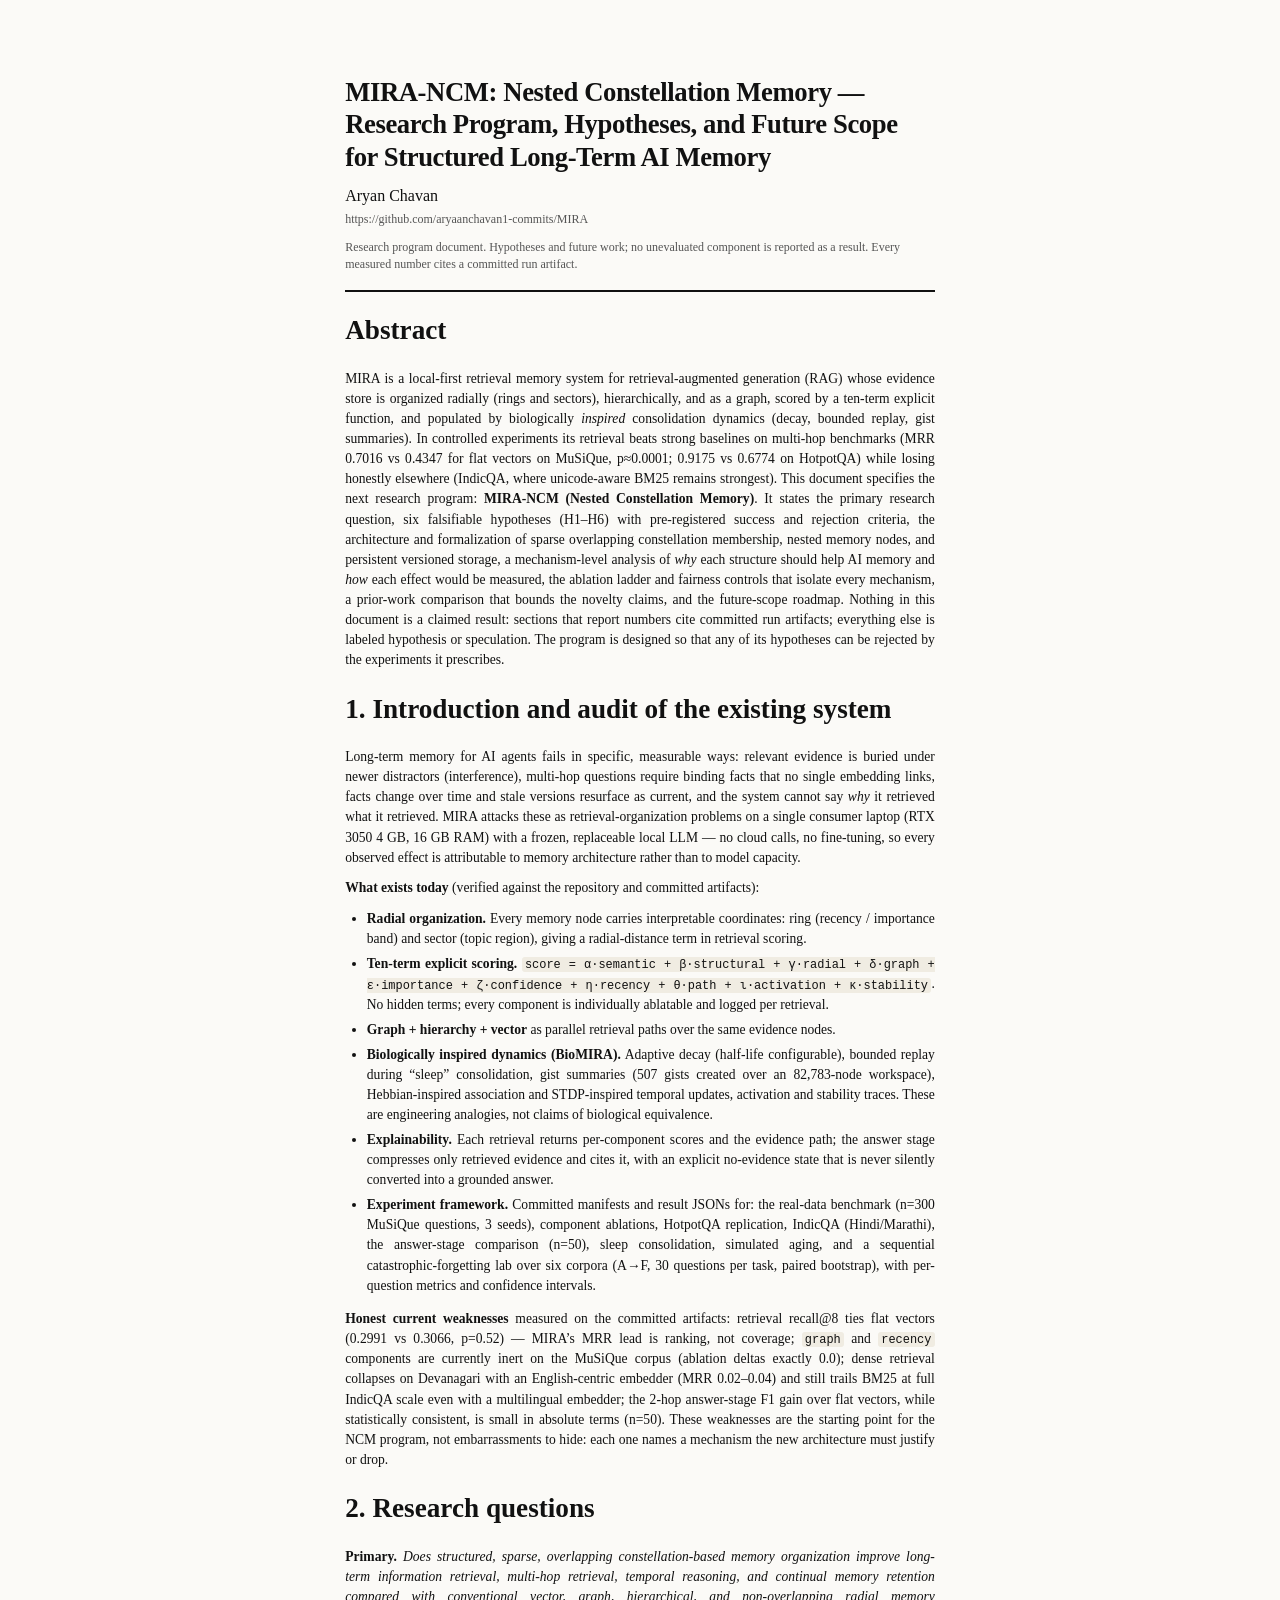
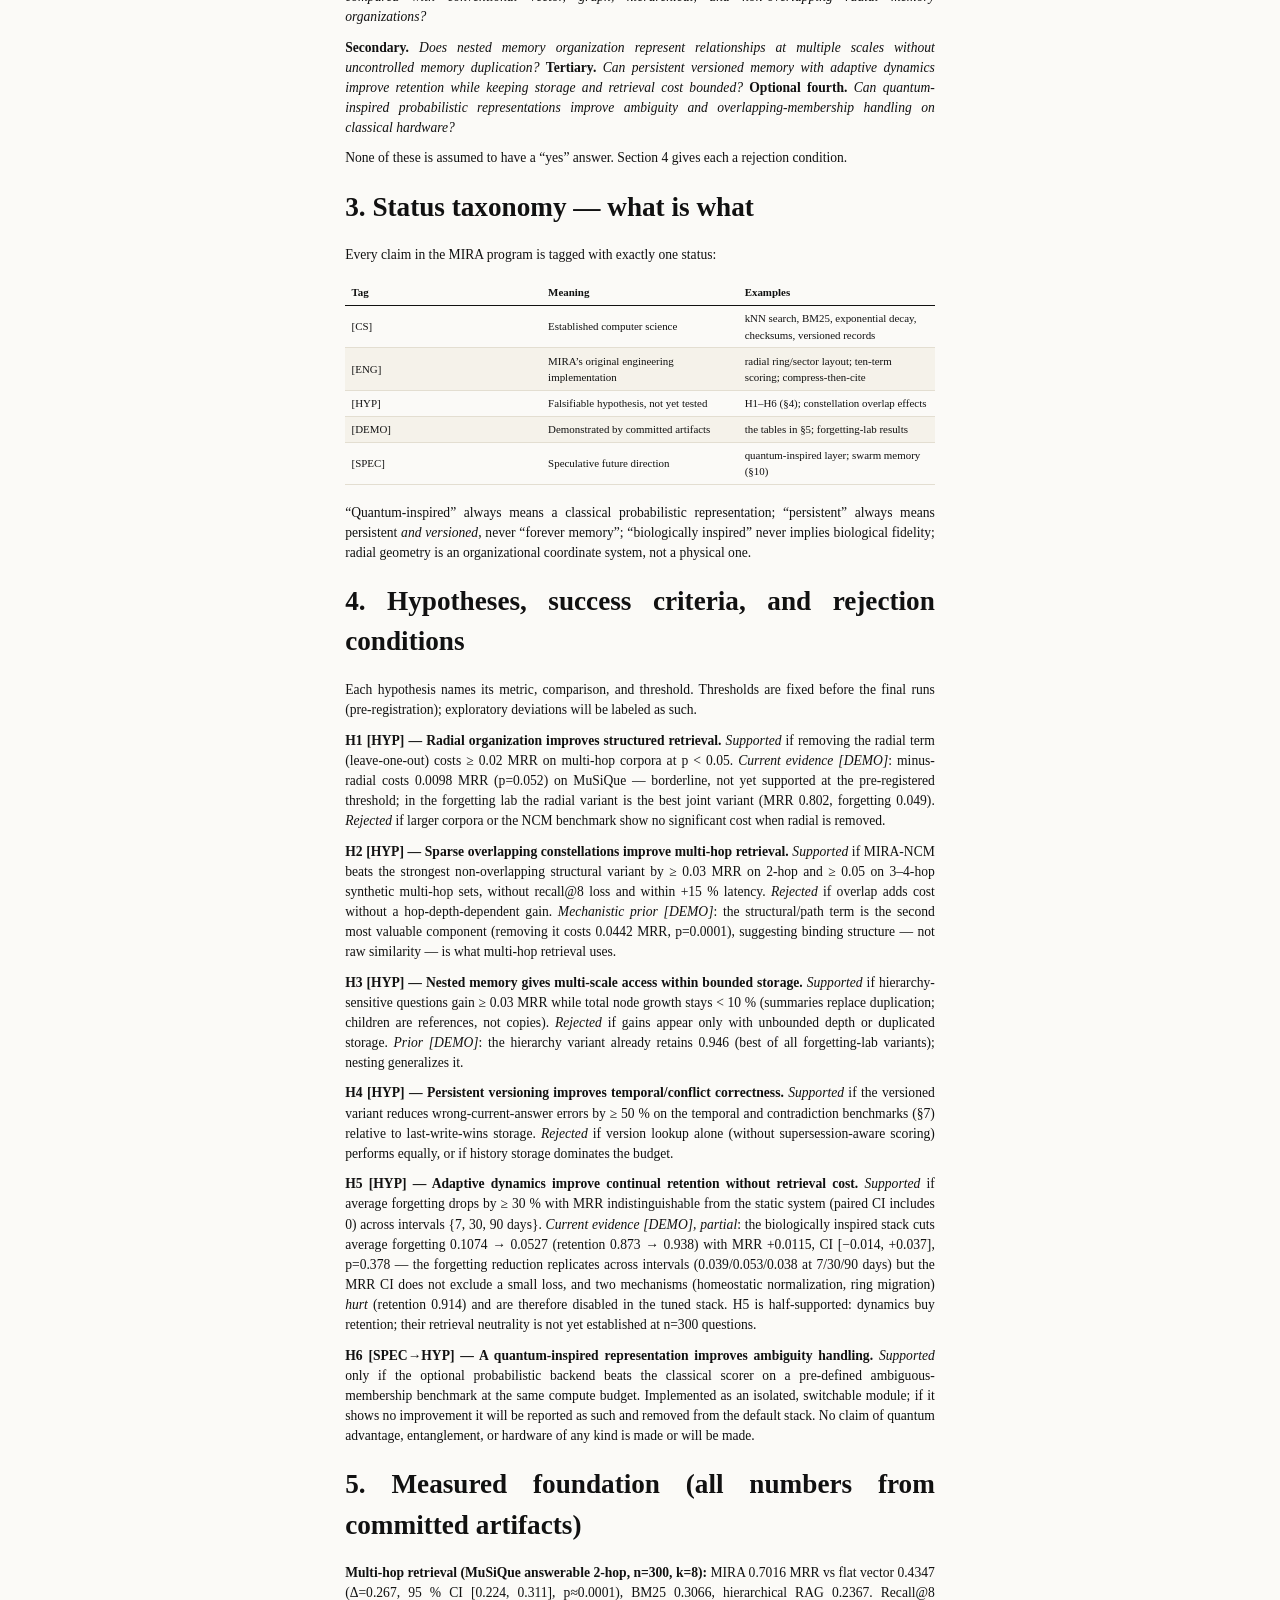
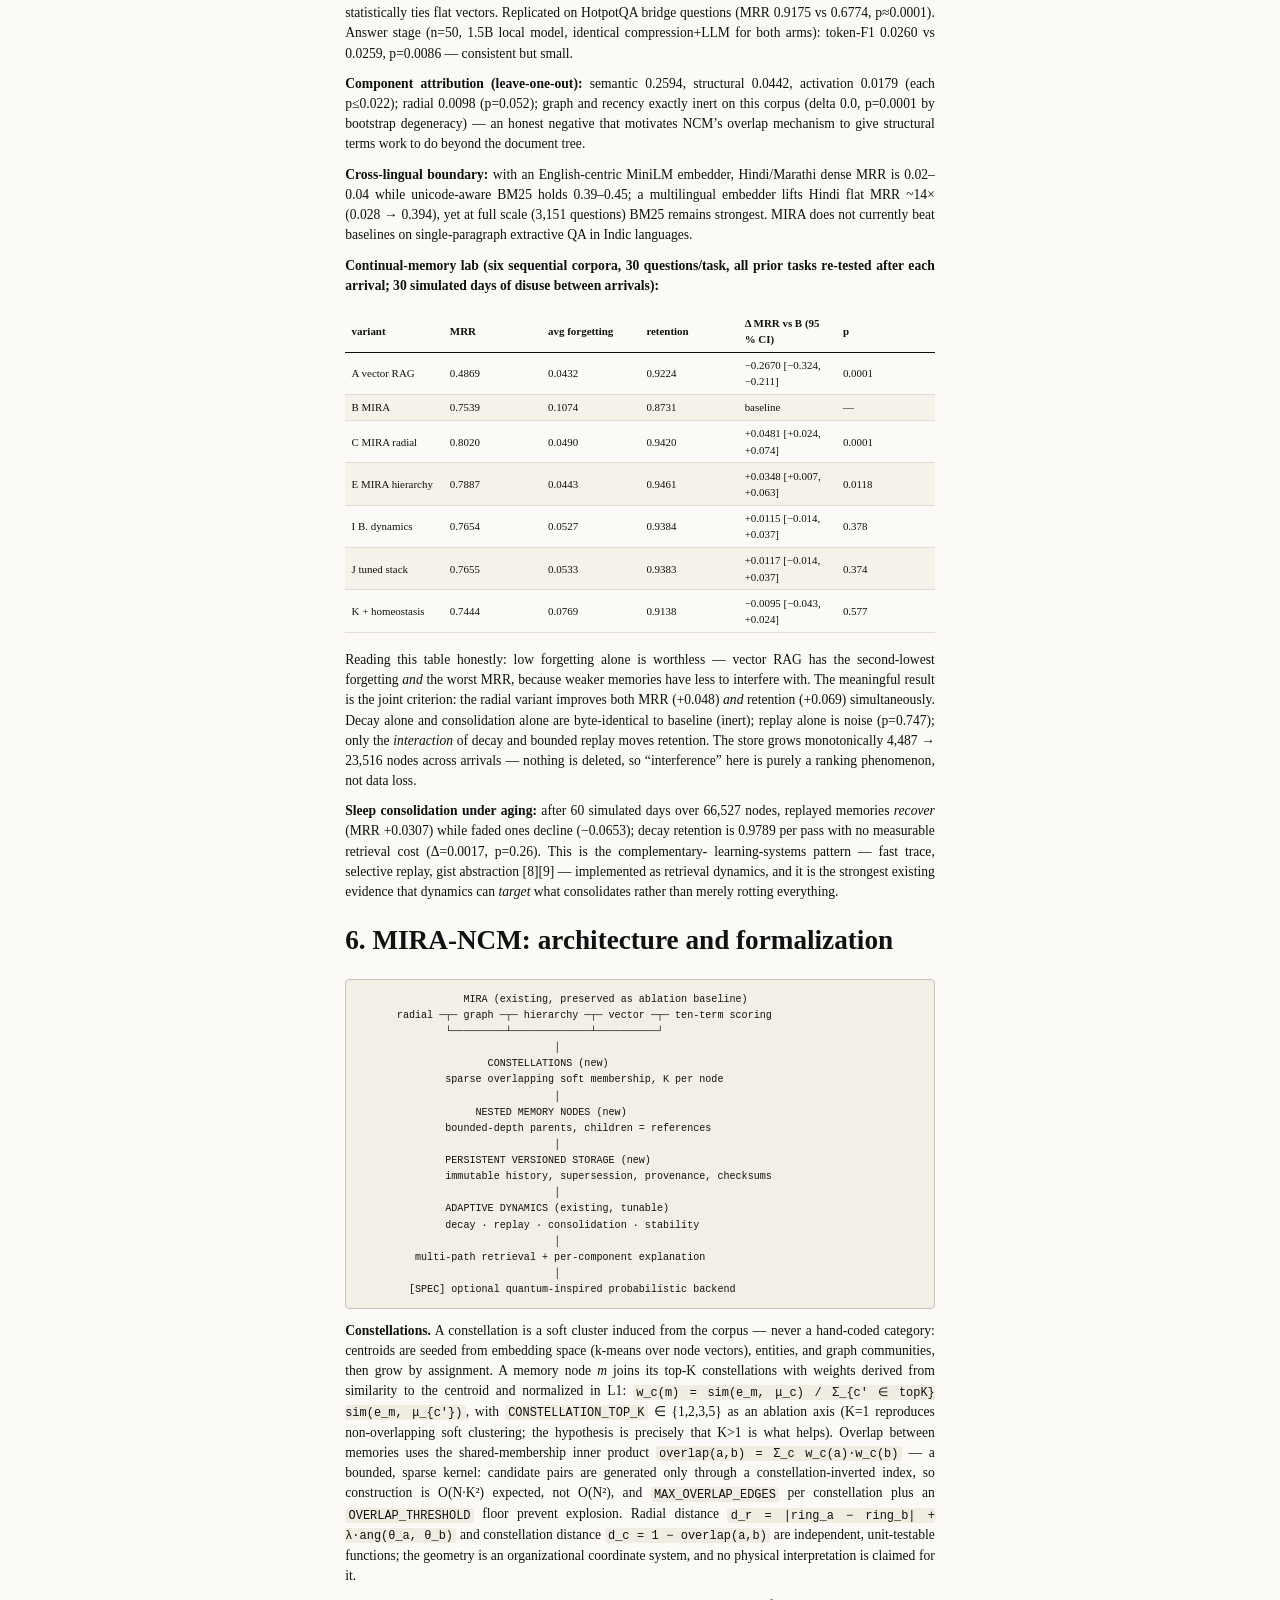
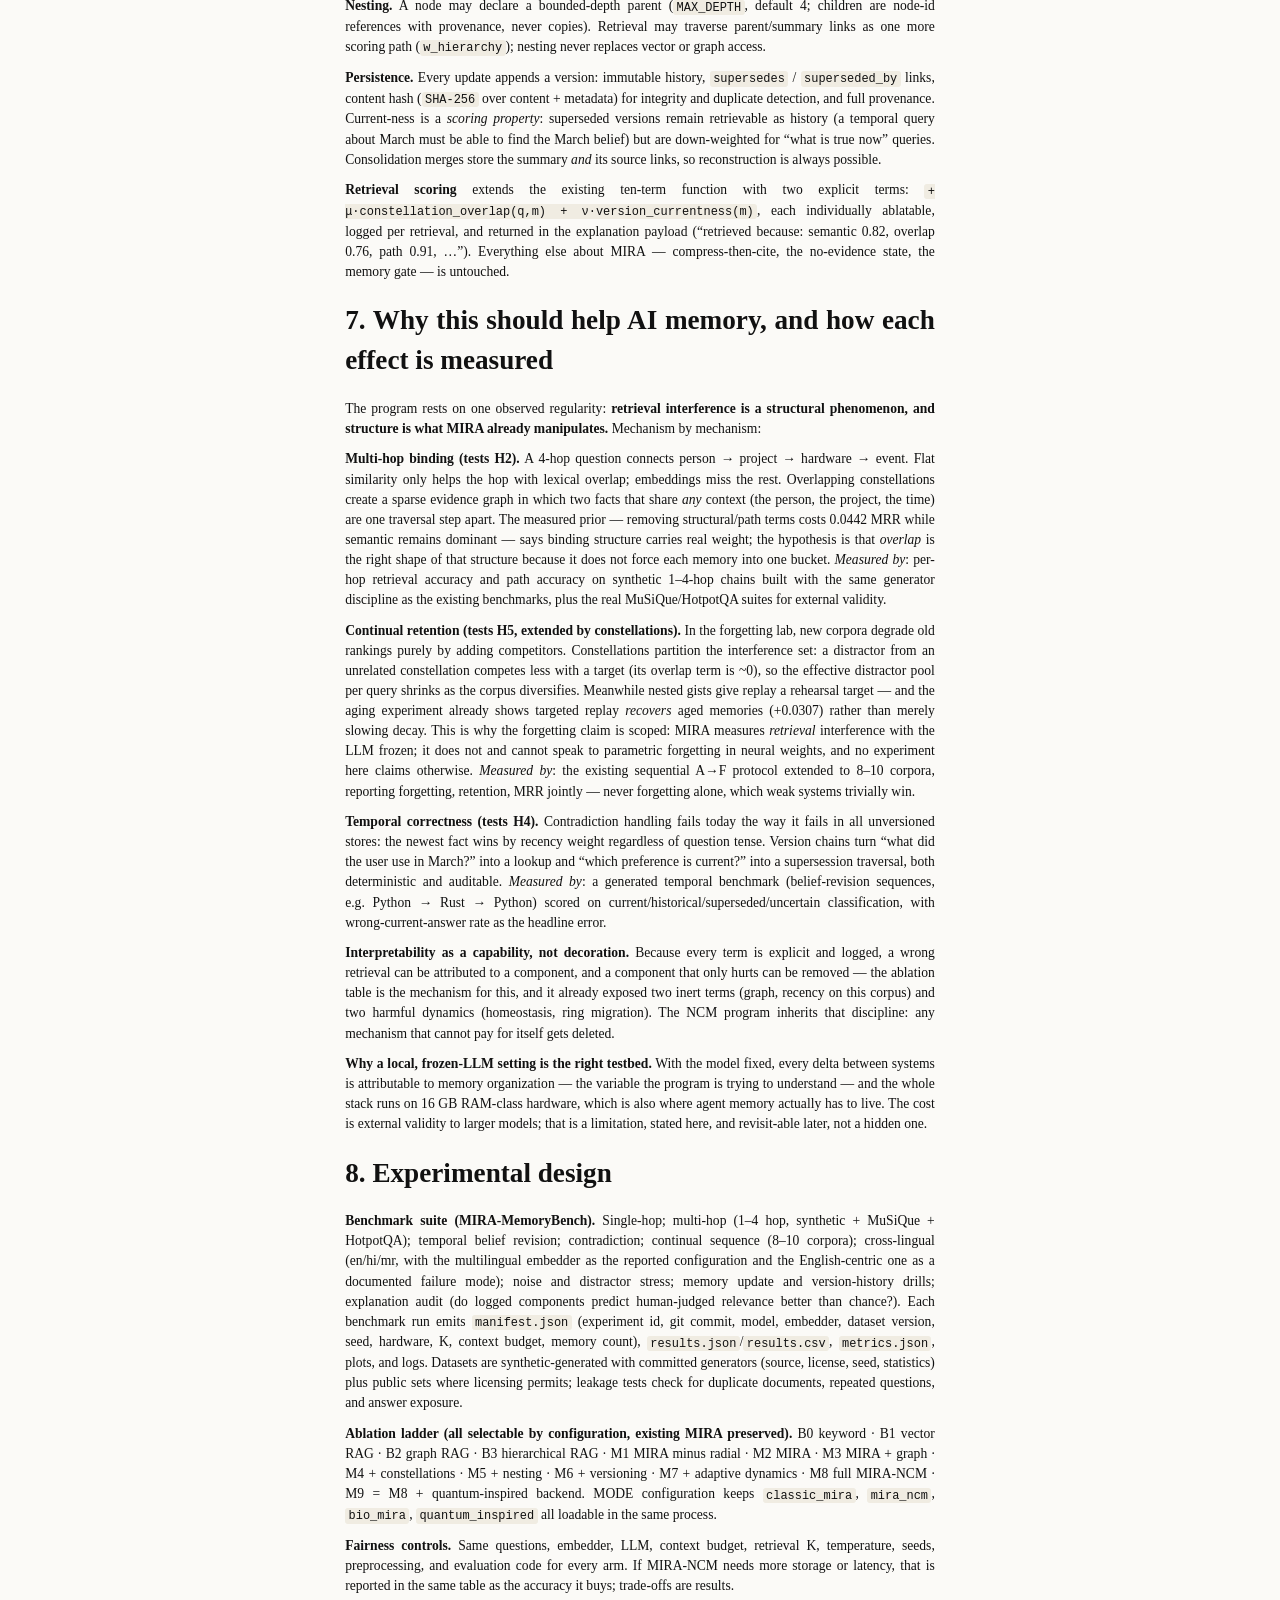
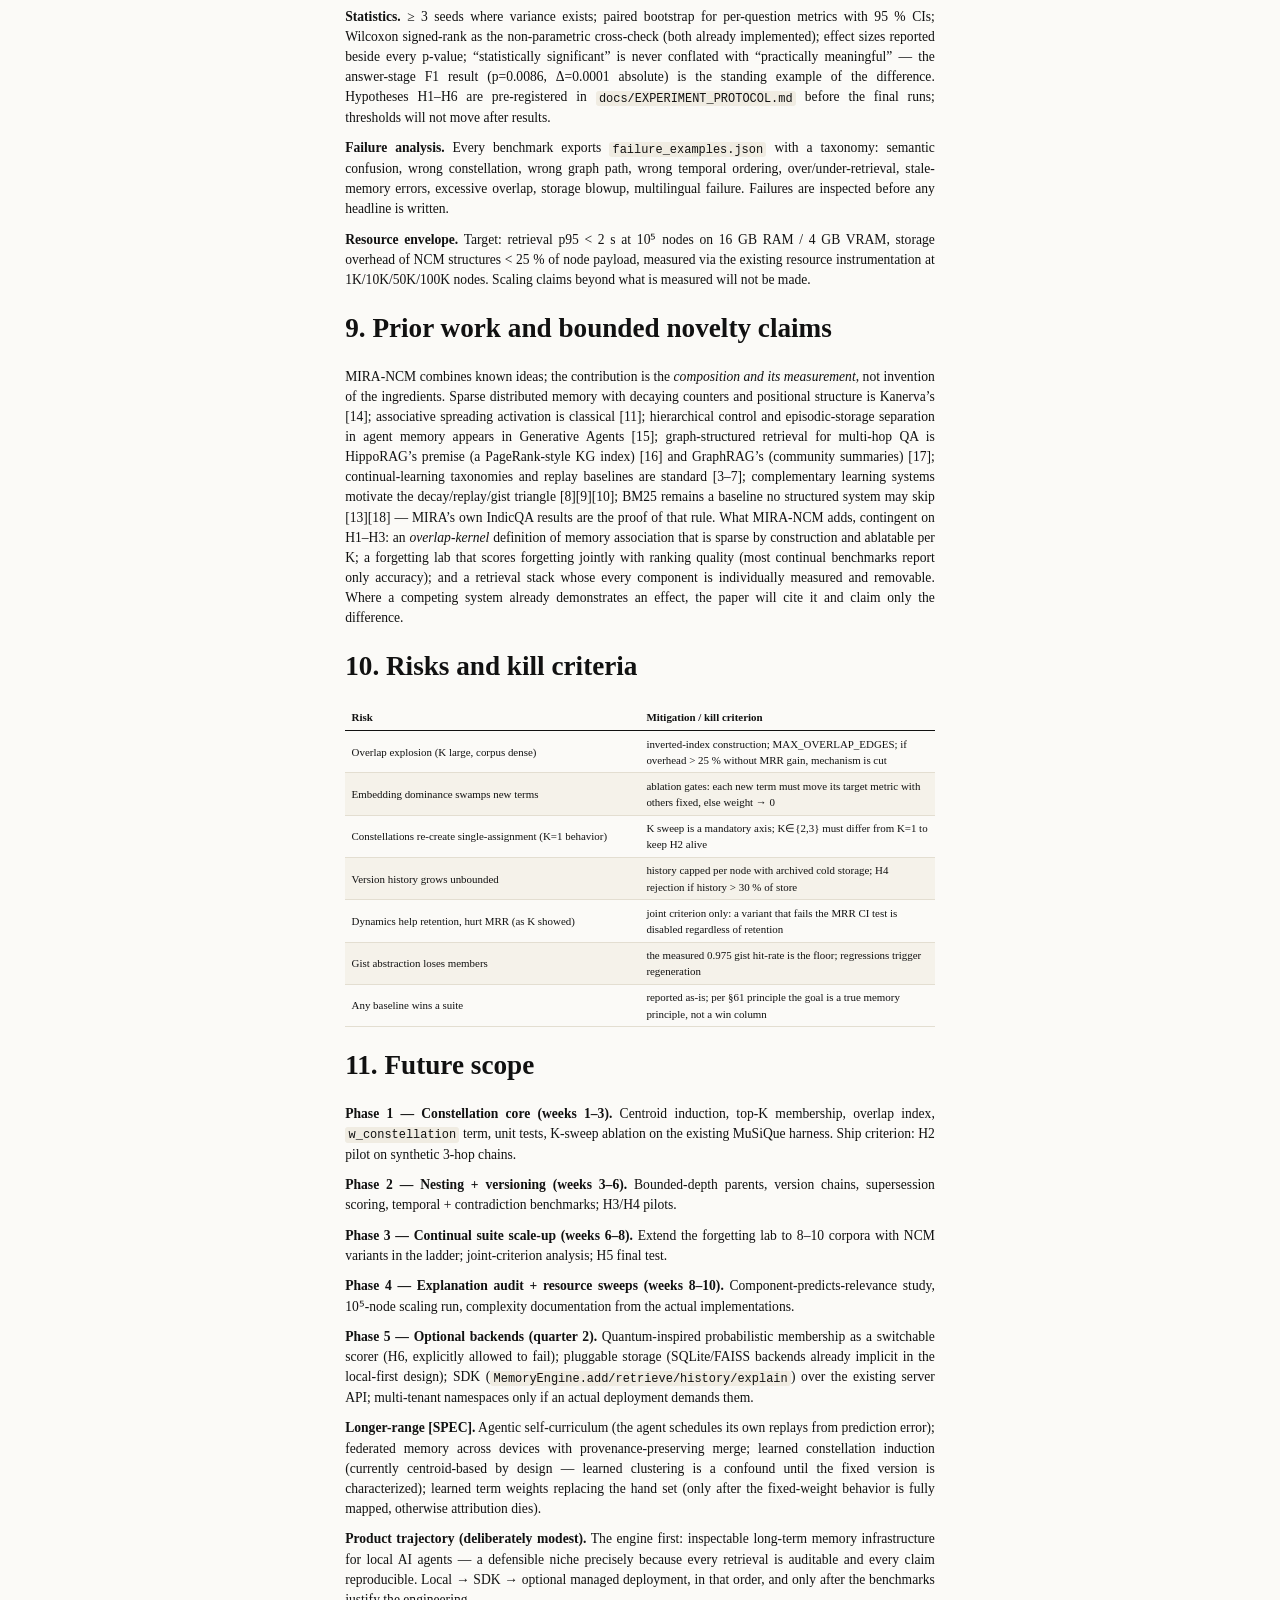
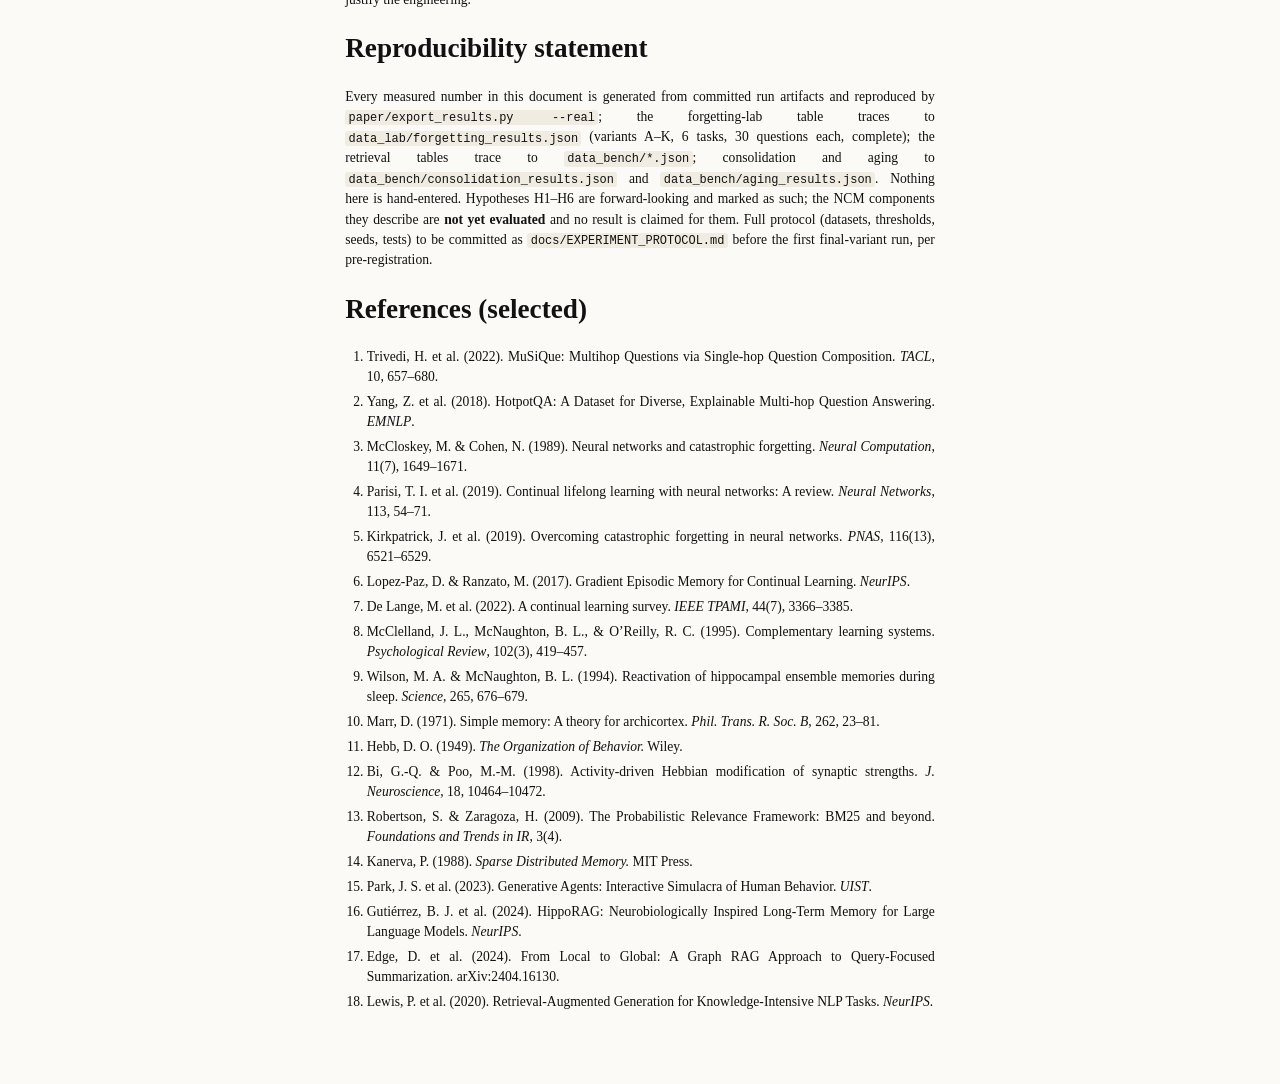
==== paper/ncm_program.html @ b5869b9b "Add MIRA-NCM research program: hypotheses, mechanism analysis, and future scope A 10-page typeset do" ====
<!doctype html>
<html lang="en"><head><meta charset="utf-8">
<title>MIRA-NCM: Nested Constellation Memory — Research Program, Hypotheses, and Future Scope for Structured Long-Term AI Memory — Aryan Chavan</title>
<meta name="author" content="Aryan Chavan">
<meta name="description" content="nested constellation memory · long-term AI memory · retrieval-augmented generation · catastrophic forgetting · continual learning · ablation study · versioned memory · local-first AI">
<style>
:root { --ink:#111; --dim:#555; --rule:#c9c4b8; --accent:#7a5c1e; --bg:#fbfaf7; }
@page { size: A4; margin: 22mm 20mm 20mm; }
* { box-sizing: border-box; }
body {
  font-family: "Iowan Old Style", "Palatino Linotype", Palatino, Georgia, serif;
  font-size: 10.6pt; line-height: 1.55; color: var(--ink); background: var(--bg);
  max-width: 172mm; margin: 0 auto; padding: 20mm 8mm; text-align: justify;
  hyphens: auto; -webkit-hyphens: auto;
}
.title-block { text-align: left; border-bottom: 2px solid var(--ink); padding-bottom: 1rem; }
.title-block h1 { font-size: 20pt; line-height: 1.22; margin: 0 0 0.7rem; letter-spacing: -0.015em; }
.authors { font-size: 12pt; margin: 0 0 0.2rem; }
.affiliation { color: var(--dim); font-size: 9.6pt; margin: 0 0 0.2rem; }
.contact, .preprint-note { color: var(--dim); font-size: 9pt; margin: 0; }
.preprint-note { margin-top: 0.6rem; }
h2 {
  font-size: 13pt; margin: 2.1rem 0 0.7rem; padding-bottom: 0.25rem;
  border-bottom: 1px solid var(--rule); letter-spacing: -0.01em; break-after: avoid;
}
h3 { font-size: 11.2pt; margin: 1.5rem 0 0.5rem; break-after: avoid; }
h4 { font-size: 10.4pt; margin: 1.1rem 0 0.4rem; break-after: avoid; }
p { margin: 0 0 0.75rem; orphans: 3; widows: 3; }
a { color: var(--accent); text-decoration: none; overflow-wrap: anywhere; }
strong { font-weight: 600; }
ul, ol { margin: 0 0 0.8rem; padding-left: 1.35rem; }
li { margin-bottom: 0.3rem; }
blockquote {
  margin: 1rem 0; padding: 0.5rem 0 0.5rem 1rem; border-left: 3px solid var(--rule);
  color: var(--dim); font-style: italic;
}
code {
  font-family: "Cascadia Mono", Consolas, "SF Mono", Menlo, monospace;
  font-size: 0.88em; background: #f0ece2; padding: 0.05em 0.28em; border-radius: 3px;
}
pre {
  background: #f2efe7; border: 1px solid var(--rule); border-radius: 4px;
  padding: 0.7rem 0.9rem; overflow-x: auto; break-inside: avoid;
  font-size: 8.6pt; line-height: 1.4;
}
pre code { background: none; padding: 0; }
hr { border: 0; border-top: 1px solid var(--rule); margin: 1.6rem 0; }
table {
  width: 100%; border-collapse: collapse; margin: 0.9rem 0 1.1rem;
  font-size: 8.5pt; font-variant-numeric: tabular-nums; break-inside: auto;
}
caption { caption-side: top; text-align: left; color: var(--dim); font-size: 8.6pt;
  padding-bottom: 0.4rem; }
th, td { padding: 0.28rem 0.4rem; border-bottom: 1px solid #e3ded1; text-align: left; }
thead th { border-bottom: 1.5px solid var(--ink); font-weight: 600; }
tbody tr:nth-child(even) { background: #f5f2ea; }
tr { break-inside: avoid; }
/* references and contribution lists read as hanging-indent bibliography entries */
#references + ul li, section:last-of-type ul li {
  margin-left: 1.6rem; text-indent: -1.6rem; margin-bottom: 0.45rem;
}
.abstract { font-size: 10pt; }
@media print { body { background: #fff; padding: 0; max-width: none; } }

body { font-size: 10.2pt; line-height: 1.48; }
h2 { margin: 1.7rem 0 0.6rem; }
p { margin: 0 0 0.65rem; }
table { font-size: 8.2pt; }</style></head><body>
<div class="title-block">
  <h1>MIRA-NCM: Nested Constellation Memory — Research Program, Hypotheses, and Future Scope for Structured Long-Term AI Memory</h1>
  <p class="authors">Aryan Chavan</p>
  <p class="contact">https://github.com/aryaanchavan1-commits/MIRA</p>
  <p class="preprint-note">Research program document. Hypotheses and future work;
  no unevaluated component is reported as a result. Every measured number cites a
  committed run artifact.</p>
</div>
<h1 id="abstract">Abstract</h1>
<p>MIRA is a local-first retrieval memory system for retrieval-augmented
generation (RAG) whose evidence store is organized radially (rings and
sectors), hierarchically, and as a graph, scored by a ten-term explicit
function, and populated by biologically <em>inspired</em> consolidation
dynamics (decay, bounded replay, gist summaries). In controlled
experiments its retrieval beats strong baselines on multi-hop benchmarks
(MRR 0.7016 vs 0.4347 for flat vectors on MuSiQue, p≈0.0001; 0.9175 vs
0.6774 on HotpotQA) while losing honestly elsewhere (IndicQA, where
unicode-aware BM25 remains strongest). This document specifies the next
research program: <strong>MIRA-NCM (Nested Constellation
Memory)</strong>. It states the primary research question, six
falsifiable hypotheses (H1–H6) with pre-registered success and rejection
criteria, the architecture and formalization of sparse overlapping
constellation membership, nested memory nodes, and persistent versioned
storage, a mechanism-level analysis of <em>why</em> each structure
should help AI memory and <em>how</em> each effect would be measured,
the ablation ladder and fairness controls that isolate every mechanism,
a prior-work comparison that bounds the novelty claims, and the
future-scope roadmap. Nothing in this document is a claimed result:
sections that report numbers cite committed run artifacts; everything
else is labeled hypothesis or speculation. The program is designed so
that any of its hypotheses can be rejected by the experiments it
prescribes.</p>
<h1 id="introduction-and-audit-of-the-existing-system">1. Introduction
and audit of the existing system</h1>
<p>Long-term memory for AI agents fails in specific, measurable ways:
relevant evidence is buried under newer distractors (interference),
multi-hop questions require binding facts that no single embedding
links, facts change over time and stale versions resurface as current,
and the system cannot say <em>why</em> it retrieved what it retrieved.
MIRA attacks these as retrieval-organization problems on a single
consumer laptop (RTX 3050 4 GB, 16 GB RAM) with a frozen, replaceable
local LLM — no cloud calls, no fine-tuning, so every observed effect is
attributable to memory architecture rather than to model capacity.</p>
<p><strong>What exists today</strong> (verified against the repository
and committed artifacts):</p>
<ul>
<li><strong>Radial organization.</strong> Every memory node carries
interpretable coordinates: ring (recency / importance band) and sector
(topic region), giving a radial-distance term in retrieval scoring.</li>
<li><strong>Ten-term explicit scoring.</strong>
<code>score = α·semantic + β·structural + γ·radial + δ·graph + ε·importance + ζ·confidence + η·recency + θ·path + ι·activation + κ·stability</code>.
No hidden terms; every component is individually ablatable and logged
per retrieval.</li>
<li><strong>Graph + hierarchy + vector</strong> as parallel retrieval
paths over the same evidence nodes.</li>
<li><strong>Biologically inspired dynamics (BioMIRA).</strong> Adaptive
decay (half-life configurable), bounded replay during “sleep”
consolidation, gist summaries (507 gists created over an 82,783-node
workspace), Hebbian-inspired association and STDP-inspired temporal
updates, activation and stability traces. These are engineering
analogies, not claims of biological equivalence.</li>
<li><strong>Explainability.</strong> Each retrieval returns
per-component scores and the evidence path; the answer stage compresses
only retrieved evidence and cites it, with an explicit no-evidence state
that is never silently converted into a grounded answer.</li>
<li><strong>Experiment framework.</strong> Committed manifests and
result JSONs for: the real-data benchmark (n=300 MuSiQue questions, 3
seeds), component ablations, HotpotQA replication, IndicQA
(Hindi/Marathi), the answer-stage comparison (n=50), sleep
consolidation, simulated aging, and a sequential catastrophic-forgetting
lab over six corpora (A→F, 30 questions per task, paired bootstrap),
with per-question metrics and confidence intervals.</li>
</ul>
<p><strong>Honest current weaknesses</strong> measured on the committed
artifacts: retrieval recall@8 ties flat vectors (0.2991 vs 0.3066,
p=0.52) — MIRA’s MRR lead is ranking, not coverage; <code>graph</code>
and <code>recency</code> components are currently inert on the MuSiQue
corpus (ablation deltas exactly 0.0); dense retrieval collapses on
Devanagari with an English-centric embedder (MRR 0.02–0.04) and still
trails BM25 at full IndicQA scale even with a multilingual embedder; the
2-hop answer-stage F1 gain over flat vectors, while statistically
consistent, is small in absolute terms (n=50). These weaknesses are the
starting point for the NCM program, not embarrassments to hide: each one
names a mechanism the new architecture must justify or drop.</p>
<h1 id="research-questions">2. Research questions</h1>
<p><strong>Primary.</strong> <em>Does structured, sparse, overlapping
constellation-based memory organization improve long-term information
retrieval, multi-hop retrieval, temporal reasoning, and continual memory
retention compared with conventional vector, graph, hierarchical, and
non-overlapping radial memory organizations?</em></p>
<p><strong>Secondary.</strong> <em>Does nested memory organization
represent relationships at multiple scales without uncontrolled memory
duplication?</em> <strong>Tertiary.</strong> <em>Can persistent
versioned memory with adaptive dynamics improve retention while keeping
storage and retrieval cost bounded?</em> <strong>Optional
fourth.</strong> <em>Can quantum-inspired probabilistic representations
improve ambiguity and overlapping-membership handling on classical
hardware?</em></p>
<p>None of these is assumed to have a “yes” answer. Section 4 gives each
a rejection condition.</p>
<h1 id="status-taxonomy-what-is-what">3. Status taxonomy — what is
what</h1>
<p>Every claim in the MIRA program is tagged with exactly one
status:</p>
<table>
<colgroup>
<col style="width: 33%" />
<col style="width: 33%" />
<col style="width: 33%" />
</colgroup>
<thead>
<tr>
<th>Tag</th>
<th>Meaning</th>
<th>Examples</th>
</tr>
</thead>
<tbody>
<tr>
<td>[CS]</td>
<td>Established computer science</td>
<td>kNN search, BM25, exponential decay, checksums, versioned
records</td>
</tr>
<tr>
<td>[ENG]</td>
<td>MIRA’s original engineering implementation</td>
<td>radial ring/sector layout; ten-term scoring; compress-then-cite</td>
</tr>
<tr>
<td>[HYP]</td>
<td>Falsifiable hypothesis, not yet tested</td>
<td>H1–H6 (§4); constellation overlap effects</td>
</tr>
<tr>
<td>[DEMO]</td>
<td>Demonstrated by committed artifacts</td>
<td>the tables in §5; forgetting-lab results</td>
</tr>
<tr>
<td>[SPEC]</td>
<td>Speculative future direction</td>
<td>quantum-inspired layer; swarm memory (§10)</td>
</tr>
</tbody>
</table>
<p>“Quantum-inspired” always means a classical probabilistic
representation; “persistent” always means persistent <em>and
versioned</em>, never “forever memory”; “biologically inspired” never
implies biological fidelity; radial geometry is an organizational
coordinate system, not a physical one.</p>
<h1 id="hypotheses-success-criteria-and-rejection-conditions">4.
Hypotheses, success criteria, and rejection conditions</h1>
<p>Each hypothesis names its metric, comparison, and threshold.
Thresholds are fixed before the final runs (pre-registration);
exploratory deviations will be labeled as such.</p>
<p><strong>H1 [HYP] — Radial organization improves structured
retrieval.</strong> <em>Supported</em> if removing the radial term
(leave-one-out) costs ≥ 0.02 MRR on multi-hop corpora at p &lt; 0.05.
<em>Current evidence [DEMO]</em>: minus-radial costs 0.0098 MRR
(p=0.052) on MuSiQue — borderline, not yet supported at the
pre-registered threshold; in the forgetting lab the radial variant is
the best joint variant (MRR 0.802, forgetting 0.049). <em>Rejected</em>
if larger corpora or the NCM benchmark show no significant cost when
radial is removed.</p>
<p><strong>H2 [HYP] — Sparse overlapping constellations improve
multi-hop retrieval.</strong> <em>Supported</em> if MIRA-NCM beats the
strongest non-overlapping structural variant by ≥ 0.03 MRR on 2-hop and
≥ 0.05 on 3–4-hop synthetic multi-hop sets, without recall@8 loss and
within +15 % latency. <em>Rejected</em> if overlap adds cost without a
hop-depth-dependent gain. <em>Mechanistic prior [DEMO]</em>: the
structural/path term is the second most valuable component (removing it
costs 0.0442 MRR, p=0.0001), suggesting binding structure — not raw
similarity — is what multi-hop retrieval uses.</p>
<p><strong>H3 [HYP] — Nested memory gives multi-scale access within
bounded storage.</strong> <em>Supported</em> if hierarchy-sensitive
questions gain ≥ 0.03 MRR while total node growth stays &lt; 10 %
(summaries replace duplication; children are references, not copies).
<em>Rejected</em> if gains appear only with unbounded depth or
duplicated storage. <em>Prior [DEMO]</em>: the hierarchy variant already
retains 0.946 (best of all forgetting-lab variants); nesting generalizes
it.</p>
<p><strong>H4 [HYP] — Persistent versioning improves temporal/conflict
correctness.</strong> <em>Supported</em> if the versioned variant
reduces wrong-current-answer errors by ≥ 50 % on the temporal and
contradiction benchmarks (§7) relative to last-write-wins storage.
<em>Rejected</em> if version lookup alone (without supersession-aware
scoring) performs equally, or if history storage dominates the
budget.</p>
<p><strong>H5 [HYP] — Adaptive dynamics improve continual retention
without retrieval cost.</strong> <em>Supported</em> if average
forgetting drops by ≥ 30 % with MRR indistinguishable from the static
system (paired CI includes 0) across intervals {7, 30, 90 days}.
<em>Current evidence [DEMO], partial</em>: the biologically inspired
stack cuts average forgetting 0.1074 → 0.0527 (retention 0.873 → 0.938)
with MRR +0.0115, CI [−0.014, +0.037], p=0.378 — the forgetting
reduction replicates across intervals (0.039/0.053/0.038 at 7/30/90
days) but the MRR CI does not exclude a small loss, and two mechanisms
(homeostatic normalization, ring migration) <em>hurt</em> (retention
0.914) and are therefore disabled in the tuned stack. H5 is
half-supported: dynamics buy retention; their retrieval neutrality is
not yet established at n=300 questions.</p>
<p><strong>H6 [SPEC→HYP] — A quantum-inspired representation improves
ambiguity handling.</strong> <em>Supported</em> only if the optional
probabilistic backend beats the classical scorer on a pre-defined
ambiguous- membership benchmark at the same compute budget. Implemented
as an isolated, switchable module; if it shows no improvement it will be
reported as such and removed from the default stack. No claim of quantum
advantage, entanglement, or hardware of any kind is made or will be
made.</p>
<h1 id="measured-foundation-all-numbers-from-committed-artifacts">5.
Measured foundation (all numbers from committed artifacts)</h1>
<p><strong>Multi-hop retrieval (MuSiQue answerable 2-hop, n=300,
k=8):</strong> MIRA 0.7016 MRR vs flat vector 0.4347 (Δ=0.267, 95 % CI
[0.224, 0.311], p≈0.0001), BM25 0.3066, hierarchical RAG 0.2367.
Recall@8 statistically ties flat vectors. Replicated on HotpotQA bridge
questions (MRR 0.9175 vs 0.6774, p≈0.0001). Answer stage (n=50, 1.5B
local model, identical compression+LLM for both arms): token-F1 0.0260
vs 0.0259, p=0.0086 — consistent but small.</p>
<p><strong>Component attribution (leave-one-out):</strong> semantic
0.2594, structural 0.0442, activation 0.0179 (each p≤0.022); radial
0.0098 (p=0.052); graph and recency exactly inert on this corpus (delta
0.0, p=0.0001 by bootstrap degeneracy) — an honest negative that
motivates NCM’s overlap mechanism to give structural terms work to do
beyond the document tree.</p>
<p><strong>Cross-lingual boundary:</strong> with an English-centric
MiniLM embedder, Hindi/Marathi dense MRR is 0.02–0.04 while
unicode-aware BM25 holds 0.39–0.45; a multilingual embedder lifts Hindi
flat MRR ~14× (0.028 → 0.394), yet at full scale (3,151 questions) BM25
remains strongest. MIRA does not currently beat baselines on
single-paragraph extractive QA in Indic languages.</p>
<p><strong>Continual-memory lab (six sequential corpora, 30
questions/task, all prior tasks re-tested after each arrival; 30
simulated days of disuse between arrivals):</strong></p>
<table style="width:100%;">
<colgroup>
<col style="width: 16%" />
<col style="width: 16%" />
<col style="width: 16%" />
<col style="width: 16%" />
<col style="width: 16%" />
<col style="width: 16%" />
</colgroup>
<thead>
<tr>
<th>variant</th>
<th>MRR</th>
<th>avg forgetting</th>
<th>retention</th>
<th>Δ MRR vs B (95 % CI)</th>
<th>p</th>
</tr>
</thead>
<tbody>
<tr>
<td>A vector RAG</td>
<td>0.4869</td>
<td>0.0432</td>
<td>0.9224</td>
<td>−0.2670 [−0.324, −0.211]</td>
<td>0.0001</td>
</tr>
<tr>
<td>B MIRA</td>
<td>0.7539</td>
<td>0.1074</td>
<td>0.8731</td>
<td>baseline</td>
<td>—</td>
</tr>
<tr>
<td>C MIRA radial</td>
<td>0.8020</td>
<td>0.0490</td>
<td>0.9420</td>
<td>+0.0481 [+0.024, +0.074]</td>
<td>0.0001</td>
</tr>
<tr>
<td>E MIRA hierarchy</td>
<td>0.7887</td>
<td>0.0443</td>
<td>0.9461</td>
<td>+0.0348 [+0.007, +0.063]</td>
<td>0.0118</td>
</tr>
<tr>
<td>I B. dynamics</td>
<td>0.7654</td>
<td>0.0527</td>
<td>0.9384</td>
<td>+0.0115 [−0.014, +0.037]</td>
<td>0.378</td>
</tr>
<tr>
<td>J tuned stack</td>
<td>0.7655</td>
<td>0.0533</td>
<td>0.9383</td>
<td>+0.0117 [−0.014, +0.037]</td>
<td>0.374</td>
</tr>
<tr>
<td>K + homeostasis</td>
<td>0.7444</td>
<td>0.0769</td>
<td>0.9138</td>
<td>−0.0095 [−0.043, +0.024]</td>
<td>0.577</td>
</tr>
</tbody>
</table>
<p>Reading this table honestly: low forgetting alone is worthless —
vector RAG has the second-lowest forgetting <em>and</em> the worst MRR,
because weaker memories have less to interfere with. The meaningful
result is the joint criterion: the radial variant improves both MRR
(+0.048) <em>and</em> retention (+0.069) simultaneously. Decay alone and
consolidation alone are byte-identical to baseline (inert); replay alone
is noise (p=0.747); only the <em>interaction</em> of decay and bounded
replay moves retention. The store grows monotonically 4,487 → 23,516
nodes across arrivals — nothing is deleted, so “interference” here is
purely a ranking phenomenon, not data loss.</p>
<p><strong>Sleep consolidation under aging:</strong> after 60 simulated
days over 66,527 nodes, replayed memories <em>recover</em> (MRR +0.0307)
while faded ones decline (−0.0653); decay retention is 0.9789 per pass
with no measurable retrieval cost (Δ=0.0017, p=0.26). This is the
complementary- learning-systems pattern — fast trace, selective replay,
gist abstraction [8][9] — implemented as retrieval dynamics, and it is
the strongest existing evidence that dynamics can <em>target</em> what
consolidates rather than merely rotting everything.</p>
<h1 id="mira-ncm-architecture-and-formalization">6. MIRA-NCM:
architecture and formalization</h1>
<pre><code>                 MIRA (existing, preserved as ablation baseline)
      radial ─┬─ graph ─┬─ hierarchy ─┬─ vector ─┬─ ten-term scoring
              └─────────┴─────────────┴──────────┘
                                │
                     CONSTELLATIONS (new)
              sparse overlapping soft membership, K per node
                                │
                   NESTED MEMORY NODES (new)
              bounded-depth parents, children = references
                                │
              PERSISTENT VERSIONED STORAGE (new)
              immutable history, supersession, provenance, checksums
                                │
              ADAPTIVE DYNAMICS (existing, tunable)
              decay · replay · consolidation · stability
                                │
         multi-path retrieval + per-component explanation
                                │
        [SPEC] optional quantum-inspired probabilistic backend</code></pre>
<p><strong>Constellations.</strong> A constellation is a soft cluster
induced from the corpus — never a hand-coded category: centroids are
seeded from embedding space (k-means over node vectors), entities, and
graph communities, then grow by assignment. A memory node <em>m</em>
joins its top-K constellations with weights derived from similarity to
the centroid and normalized in L1:
<code>w_c(m) = sim(e_m, μ_c) / Σ_{c' ∈ topK} sim(e_m, μ_{c'})</code>,
with <code>CONSTELLATION_TOP_K</code> ∈ {1,2,3,5} as an ablation axis
(K=1 reproduces non-overlapping soft clustering; the hypothesis is
precisely that K&gt;1 is what helps). Overlap between memories uses the
shared-membership inner product
<code>overlap(a,b) = Σ_c w_c(a)·w_c(b)</code> — a bounded, sparse
kernel: candidate pairs are generated only through a
constellation-inverted index, so construction is O(N·K²) expected, not
O(N²), and <code>MAX_OVERLAP_EDGES</code> per constellation plus an
<code>OVERLAP_THRESHOLD</code> floor prevent explosion. Radial distance
<code>d_r = |ring_a − ring_b| + λ·ang(θ_a, θ_b)</code> and constellation
distance <code>d_c = 1 − overlap(a,b)</code> are independent,
unit-testable functions; the geometry is an organizational coordinate
system, and no physical interpretation is claimed for it.</p>
<p><strong>Nesting.</strong> A node may declare a bounded-depth parent
(<code>MAX_DEPTH</code>, default 4; children are node-id references with
provenance, never copies). Retrieval may traverse parent/summary links
as one more scoring path (<code>w_hierarchy</code>); nesting never
replaces vector or graph access.</p>
<p><strong>Persistence.</strong> Every update appends a version:
immutable history, <code>supersedes</code> / <code>superseded_by</code>
links, content hash (<code>SHA-256</code> over content + metadata) for
integrity and duplicate detection, and full provenance. Current-ness is
a <em>scoring property</em>: superseded versions remain retrievable as
history (a temporal query about March must be able to find the March
belief) but are down-weighted for “what is true now” queries.
Consolidation merges store the summary <em>and</em> its source links, so
reconstruction is always possible.</p>
<p><strong>Retrieval scoring</strong> extends the existing ten-term
function with two explicit terms:
<code>+ μ·constellation_overlap(q,m) + ν·version_currentness(m)</code>,
each individually ablatable, logged per retrieval, and returned in the
explanation payload (“retrieved because: semantic 0.82, overlap 0.76,
path 0.91, …”). Everything else about MIRA — compress-then-cite, the
no-evidence state, the memory gate — is untouched.</p>
<h1
id="why-this-should-help-ai-memory-and-how-each-effect-is-measured">7.
Why this should help AI memory, and how each effect is measured</h1>
<p>The program rests on one observed regularity: <strong>retrieval
interference is a structural phenomenon, and structure is what MIRA
already manipulates.</strong> Mechanism by mechanism:</p>
<p><strong>Multi-hop binding (tests H2).</strong> A 4-hop question
connects person → project → hardware → event. Flat similarity only helps
the hop with lexical overlap; embeddings miss the rest. Overlapping
constellations create a sparse evidence graph in which two facts that
share <em>any</em> context (the person, the project, the time) are one
traversal step apart. The measured prior — removing structural/path
terms costs 0.0442 MRR while semantic remains dominant — says binding
structure carries real weight; the hypothesis is that <em>overlap</em>
is the right shape of that structure because it does not force each
memory into one bucket. <em>Measured by</em>: per-hop retrieval accuracy
and path accuracy on synthetic 1–4-hop chains built with the same
generator discipline as the existing benchmarks, plus the real
MuSiQue/HotpotQA suites for external validity.</p>
<p><strong>Continual retention (tests H5, extended by
constellations).</strong> In the forgetting lab, new corpora degrade old
rankings purely by adding competitors. Constellations partition the
interference set: a distractor from an unrelated constellation competes
less with a target (its overlap term is ~0), so the effective distractor
pool per query shrinks as the corpus diversifies. Meanwhile nested gists
give replay a rehearsal target — and the aging experiment already shows
targeted replay <em>recovers</em> aged memories (+0.0307) rather than
merely slowing decay. This is why the forgetting claim is scoped: MIRA
measures <em>retrieval</em> interference with the LLM frozen; it does
not and cannot speak to parametric forgetting in neural weights, and no
experiment here claims otherwise. <em>Measured by</em>: the existing
sequential A→F protocol extended to 8–10 corpora, reporting forgetting,
retention, MRR jointly — never forgetting alone, which weak systems
trivially win.</p>
<p><strong>Temporal correctness (tests H4).</strong> Contradiction
handling fails today the way it fails in all unversioned stores: the
newest fact wins by recency weight regardless of question tense. Version
chains turn “what did the user use in March?” into a lookup and “which
preference is current?” into a supersession traversal, both
deterministic and auditable. <em>Measured by</em>: a generated temporal
benchmark (belief-revision sequences, e.g. Python → Rust → Python)
scored on current/historical/superseded/uncertain classification, with
wrong-current-answer rate as the headline error.</p>
<p><strong>Interpretability as a capability, not decoration.</strong>
Because every term is explicit and logged, a wrong retrieval can be
attributed to a component, and a component that only hurts can be
removed — the ablation table is the mechanism for this, and it already
exposed two inert terms (graph, recency on this corpus) and two harmful
dynamics (homeostasis, ring migration). The NCM program inherits that
discipline: any mechanism that cannot pay for itself gets deleted.</p>
<p><strong>Why a local, frozen-LLM setting is the right
testbed.</strong> With the model fixed, every delta between systems is
attributable to memory organization — the variable the program is trying
to understand — and the whole stack runs on 16 GB RAM-class hardware,
which is also where agent memory actually has to live. The cost is
external validity to larger models; that is a limitation, stated here,
and revisit-able later, not a hidden one.</p>
<h1 id="experimental-design">8. Experimental design</h1>
<p><strong>Benchmark suite (MIRA-MemoryBench).</strong> Single-hop;
multi-hop (1–4 hop, synthetic + MuSiQue + HotpotQA); temporal belief
revision; contradiction; continual sequence (8–10 corpora);
cross-lingual (en/hi/mr, with the multilingual embedder as the reported
configuration and the English-centric one as a documented failure mode);
noise and distractor stress; memory update and version-history drills;
explanation audit (do logged components predict human-judged relevance
better than chance?). Each benchmark run emits
<code>manifest.json</code> (experiment id, git commit, model, embedder,
dataset version, seed, hardware, K, context budget, memory count),
<code>results.json</code>/<code>results.csv</code>,
<code>metrics.json</code>, plots, and logs. Datasets are
synthetic-generated with committed generators (source, license, seed,
statistics) plus public sets where licensing permits; leakage tests
check for duplicate documents, repeated questions, and answer
exposure.</p>
<p><strong>Ablation ladder (all selectable by configuration, existing
MIRA preserved).</strong> B0 keyword · B1 vector RAG · B2 graph RAG · B3
hierarchical RAG · M1 MIRA minus radial · M2 MIRA · M3 MIRA + graph · M4
+ constellations · M5 + nesting · M6 + versioning · M7 + adaptive
dynamics · M8 full MIRA-NCM · M9 = M8 + quantum-inspired backend. MODE
configuration keeps <code>classic_mira</code>, <code>mira_ncm</code>,
<code>bio_mira</code>, <code>quantum_inspired</code> all loadable in the
same process.</p>
<p><strong>Fairness controls.</strong> Same questions, embedder, LLM,
context budget, retrieval K, temperature, seeds, preprocessing, and
evaluation code for every arm. If MIRA-NCM needs more storage or
latency, that is reported in the same table as the accuracy it buys;
trade-offs are results.</p>
<p><strong>Statistics.</strong> ≥ 3 seeds where variance exists; paired
bootstrap for per-question metrics with 95 % CIs; Wilcoxon signed-rank
as the non-parametric cross-check (both already implemented); effect
sizes reported beside every p-value; “statistically significant” is
never conflated with “practically meaningful” — the answer-stage F1
result (p=0.0086, Δ=0.0001 absolute) is the standing example of the
difference. Hypotheses H1–H6 are pre-registered in
<code>docs/EXPERIMENT_PROTOCOL.md</code> before the final runs;
thresholds will not move after results.</p>
<p><strong>Failure analysis.</strong> Every benchmark exports
<code>failure_examples.json</code> with a taxonomy: semantic confusion,
wrong constellation, wrong graph path, wrong temporal ordering,
over/under-retrieval, stale-memory errors, excessive overlap, storage
blowup, multilingual failure. Failures are inspected before any headline
is written.</p>
<p><strong>Resource envelope.</strong> Target: retrieval p95 &lt; 2 s at
10⁵ nodes on 16 GB RAM / 4 GB VRAM, storage overhead of NCM structures
&lt; 25 % of node payload, measured via the existing resource
instrumentation at 1K/10K/50K/100K nodes. Scaling claims beyond what is
measured will not be made.</p>
<h1 id="prior-work-and-bounded-novelty-claims">9. Prior work and bounded
novelty claims</h1>
<p>MIRA-NCM combines known ideas; the contribution is the
<em>composition and its measurement</em>, not invention of the
ingredients. Sparse distributed memory with decaying counters and
positional structure is Kanerva’s [14]; associative spreading activation
is classical [11]; hierarchical control and episodic-storage separation
in agent memory appears in Generative Agents [15]; graph-structured
retrieval for multi-hop QA is HippoRAG’s premise (a PageRank-style KG
index) [16] and GraphRAG’s (community summaries) [17];
continual-learning taxonomies and replay baselines are standard [3–7];
complementary learning systems motivate the decay/replay/gist triangle
[8][9][10]; BM25 remains a baseline no structured system may skip
[13][18] — MIRA’s own IndicQA results are the proof of that rule. What
MIRA-NCM adds, contingent on H1–H3: an <em>overlap-kernel</em>
definition of memory association that is sparse by construction and
ablatable per K; a forgetting lab that scores forgetting jointly with
ranking quality (most continual benchmarks report only accuracy); and a
retrieval stack whose every component is individually measured and
removable. Where a competing system already demonstrates an effect, the
paper will cite it and claim only the difference.</p>
<h1 id="risks-and-kill-criteria">10. Risks and kill criteria</h1>
<table>
<colgroup>
<col style="width: 50%" />
<col style="width: 50%" />
</colgroup>
<thead>
<tr>
<th>Risk</th>
<th>Mitigation / kill criterion</th>
</tr>
</thead>
<tbody>
<tr>
<td>Overlap explosion (K large, corpus dense)</td>
<td>inverted-index construction; MAX_OVERLAP_EDGES; if overhead &gt; 25
% without MRR gain, mechanism is cut</td>
</tr>
<tr>
<td>Embedding dominance swamps new terms</td>
<td>ablation gates: each new term must move its target metric with
others fixed, else weight → 0</td>
</tr>
<tr>
<td>Constellations re-create single-assignment (K=1 behavior)</td>
<td>K sweep is a mandatory axis; K∈{2,3} must differ from K=1 to keep H2
alive</td>
</tr>
<tr>
<td>Version history grows unbounded</td>
<td>history capped per node with archived cold storage; H4 rejection if
history &gt; 30 % of store</td>
</tr>
<tr>
<td>Dynamics help retention, hurt MRR (as K showed)</td>
<td>joint criterion only: a variant that fails the MRR CI test is
disabled regardless of retention</td>
</tr>
<tr>
<td>Gist abstraction loses members</td>
<td>the measured 0.975 gist hit-rate is the floor; regressions trigger
regeneration</td>
</tr>
<tr>
<td>Any baseline wins a suite</td>
<td>reported as-is; per §61 principle the goal is a true memory
principle, not a win column</td>
</tr>
</tbody>
</table>
<h1 id="future-scope">11. Future scope</h1>
<p><strong>Phase 1 — Constellation core (weeks 1–3).</strong> Centroid
induction, top-K membership, overlap index, <code>w_constellation</code>
term, unit tests, K-sweep ablation on the existing MuSiQue harness. Ship
criterion: H2 pilot on synthetic 3-hop chains.</p>
<p><strong>Phase 2 — Nesting + versioning (weeks 3–6).</strong>
Bounded-depth parents, version chains, supersession scoring, temporal +
contradiction benchmarks; H3/H4 pilots.</p>
<p><strong>Phase 3 — Continual suite scale-up (weeks 6–8).</strong>
Extend the forgetting lab to 8–10 corpora with NCM variants in the
ladder; joint-criterion analysis; H5 final test.</p>
<p><strong>Phase 4 — Explanation audit + resource sweeps (weeks
8–10).</strong> Component-predicts-relevance study, 10⁵-node scaling
run, complexity documentation from the actual implementations.</p>
<p><strong>Phase 5 — Optional backends (quarter 2).</strong>
Quantum-inspired probabilistic membership as a switchable scorer (H6,
explicitly allowed to fail); pluggable storage (SQLite/FAISS backends
already implicit in the local-first design); SDK
(<code>MemoryEngine.add/retrieve/history/explain</code>) over the
existing server API; multi-tenant namespaces only if an actual
deployment demands them.</p>
<p><strong>Longer-range [SPEC].</strong> Agentic self-curriculum (the
agent schedules its own replays from prediction error); federated memory
across devices with provenance-preserving merge; learned constellation
induction (currently centroid-based by design — learned clustering is a
confound until the fixed version is characterized); learned term weights
replacing the hand set (only after the fixed-weight behavior is fully
mapped, otherwise attribution dies).</p>
<p><strong>Product trajectory (deliberately modest).</strong> The engine
first: inspectable long-term memory infrastructure for local AI agents —
a defensible niche precisely because every retrieval is auditable and
every claim reproducible. Local → SDK → optional managed deployment, in
that order, and only after the benchmarks justify the engineering.</p>
<h1 id="reproducibility-statement">Reproducibility statement</h1>
<p>Every measured number in this document is generated from committed
run artifacts and reproduced by
<code>paper/export_results.py --real</code>; the forgetting-lab table
traces to <code>data_lab/forgetting_results.json</code> (variants A–K, 6
tasks, 30 questions each, complete); the retrieval tables trace to
<code>data_bench/*.json</code>; consolidation and aging to
<code>data_bench/consolidation_results.json</code> and
<code>data_bench/aging_results.json</code>. Nothing here is
hand-entered. Hypotheses H1–H6 are forward-looking and marked as such;
the NCM components they describe are <strong>not yet evaluated</strong>
and no result is claimed for them. Full protocol (datasets, thresholds,
seeds, tests) to be committed as
<code>docs/EXPERIMENT_PROTOCOL.md</code> before the first final-variant
run, per pre-registration.</p>
<h1 id="references-selected">References (selected)</h1>
<ol type="1">
<li>Trivedi, H. et al. (2022). MuSiQue: Multihop Questions via
Single-hop Question Composition. <em>TACL</em>, 10, 657–680.</li>
<li>Yang, Z. et al. (2018). HotpotQA: A Dataset for Diverse, Explainable
Multi-hop Question Answering. <em>EMNLP</em>.</li>
<li>McCloskey, M. &amp; Cohen, N. (1989). Neural networks and
catastrophic forgetting. <em>Neural Computation</em>, 11(7),
1649–1671.</li>
<li>Parisi, T. I. et al. (2019). Continual lifelong learning with neural
networks: A review. <em>Neural Networks</em>, 113, 54–71.</li>
<li>Kirkpatrick, J. et al. (2019). Overcoming catastrophic forgetting in
neural networks. <em>PNAS</em>, 116(13), 6521–6529.</li>
<li>Lopez-Paz, D. &amp; Ranzato, M. (2017). Gradient Episodic Memory for
Continual Learning. <em>NeurIPS</em>.</li>
<li>De Lange, M. et al. (2022). A continual learning survey. <em>IEEE
TPAMI</em>, 44(7), 3366–3385.</li>
<li>McClelland, J. L., McNaughton, B. L., &amp; O’Reilly, R. C. (1995).
Complementary learning systems. <em>Psychological Review</em>, 102(3),
419–457.</li>
<li>Wilson, M. A. &amp; McNaughton, B. L. (1994). Reactivation of
hippocampal ensemble memories during sleep. <em>Science</em>, 265,
676–679.</li>
<li>Marr, D. (1971). Simple memory: A theory for archicortex. <em>Phil.
Trans. R. Soc. B</em>, 262, 23–81.</li>
<li>Hebb, D. O. (1949). <em>The Organization of Behavior.</em>
Wiley.</li>
<li>Bi, G.-Q. &amp; Poo, M.-M. (1998). Activity-driven Hebbian
modification of synaptic strengths. <em>J. Neuroscience</em>, 18,
10464–10472.</li>
<li>Robertson, S. &amp; Zaragoza, H. (2009). The Probabilistic Relevance
Framework: BM25 and beyond. <em>Foundations and Trends in IR</em>,
3(4).</li>
<li>Kanerva, P. (1988). <em>Sparse Distributed Memory.</em> MIT
Press.</li>
<li>Park, J. S. et al. (2023). Generative Agents: Interactive Simulacra
of Human Behavior. <em>UIST</em>.</li>
<li>Gutiérrez, B. J. et al. (2024). HippoRAG: Neurobiologically Inspired
Long-Term Memory for Large Language Models. <em>NeurIPS</em>.</li>
<li>Edge, D. et al. (2024). From Local to Global: A Graph RAG Approach
to Query-Focused Summarization. arXiv:2404.16130.</li>
<li>Lewis, P. et al. (2020). Retrieval-Augmented Generation for
Knowledge-Intensive NLP Tasks. <em>NeurIPS</em>.</li>
</ol>

</body></html>
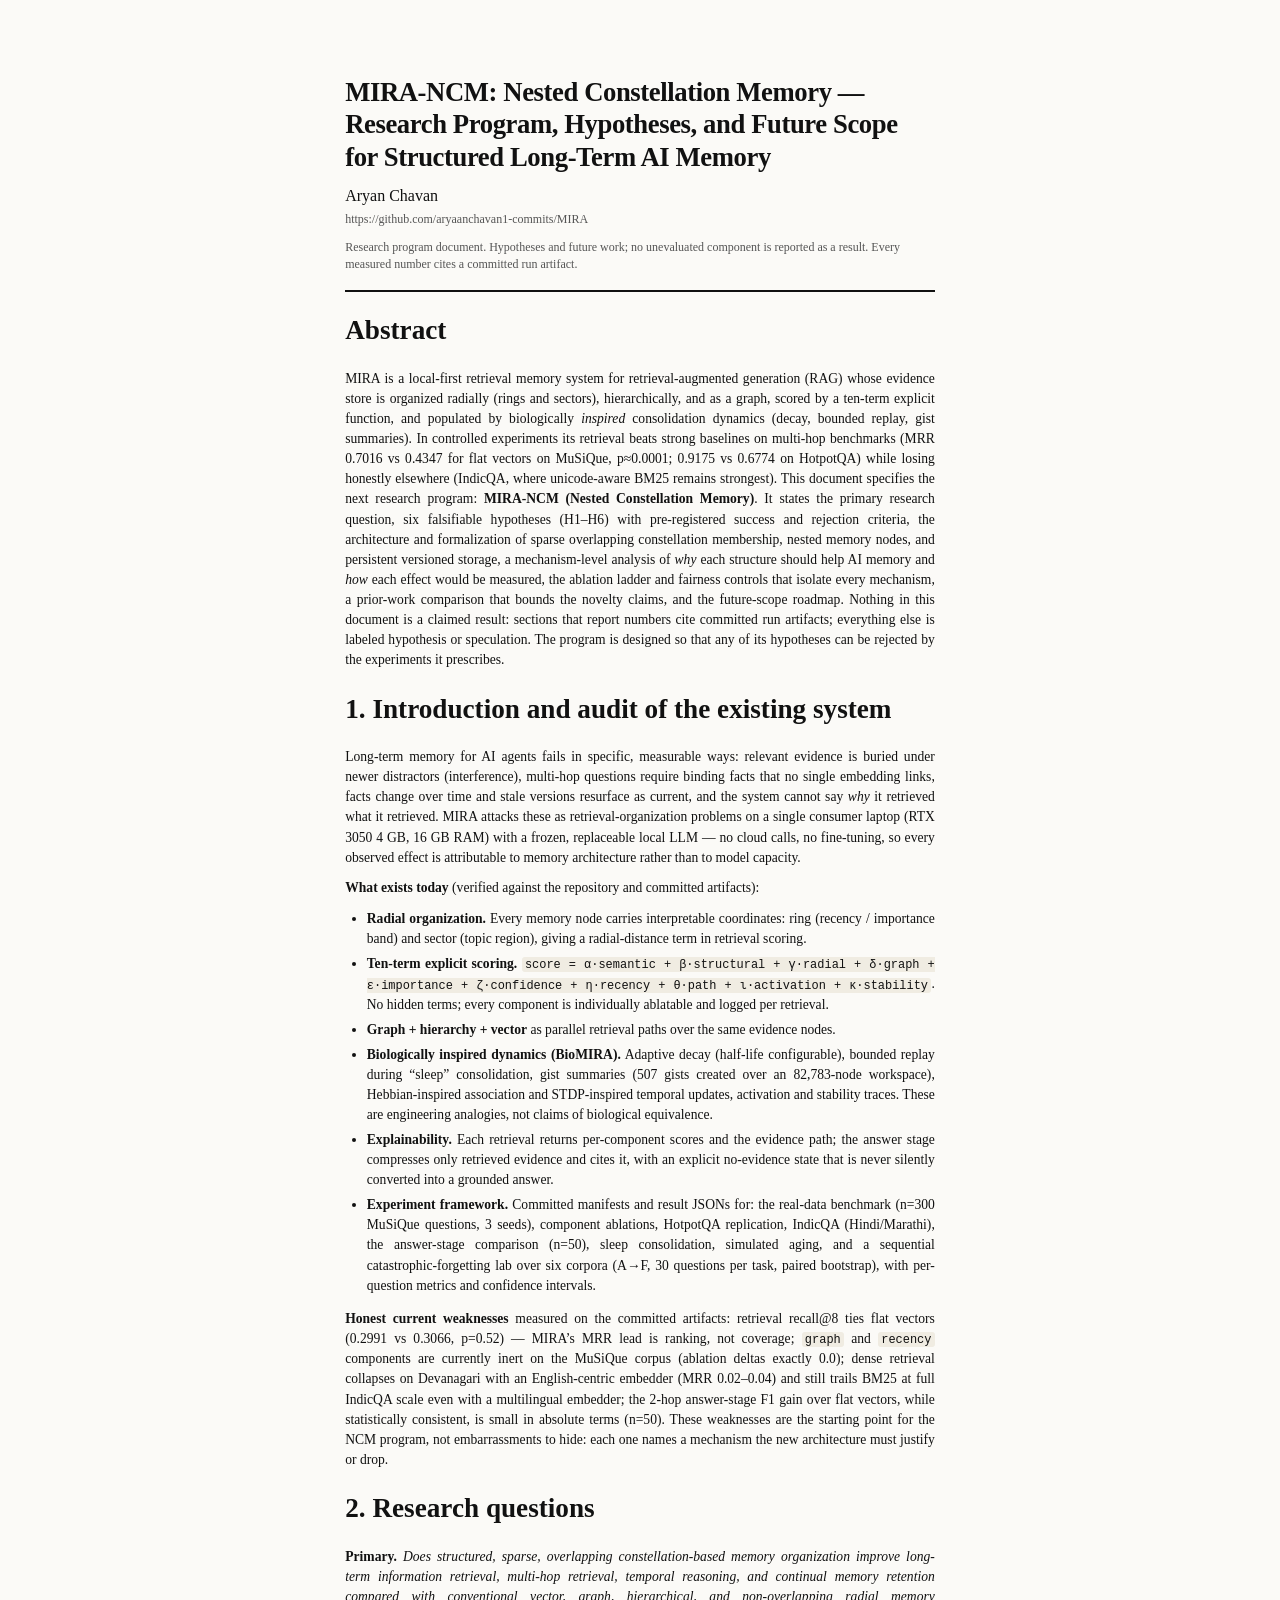
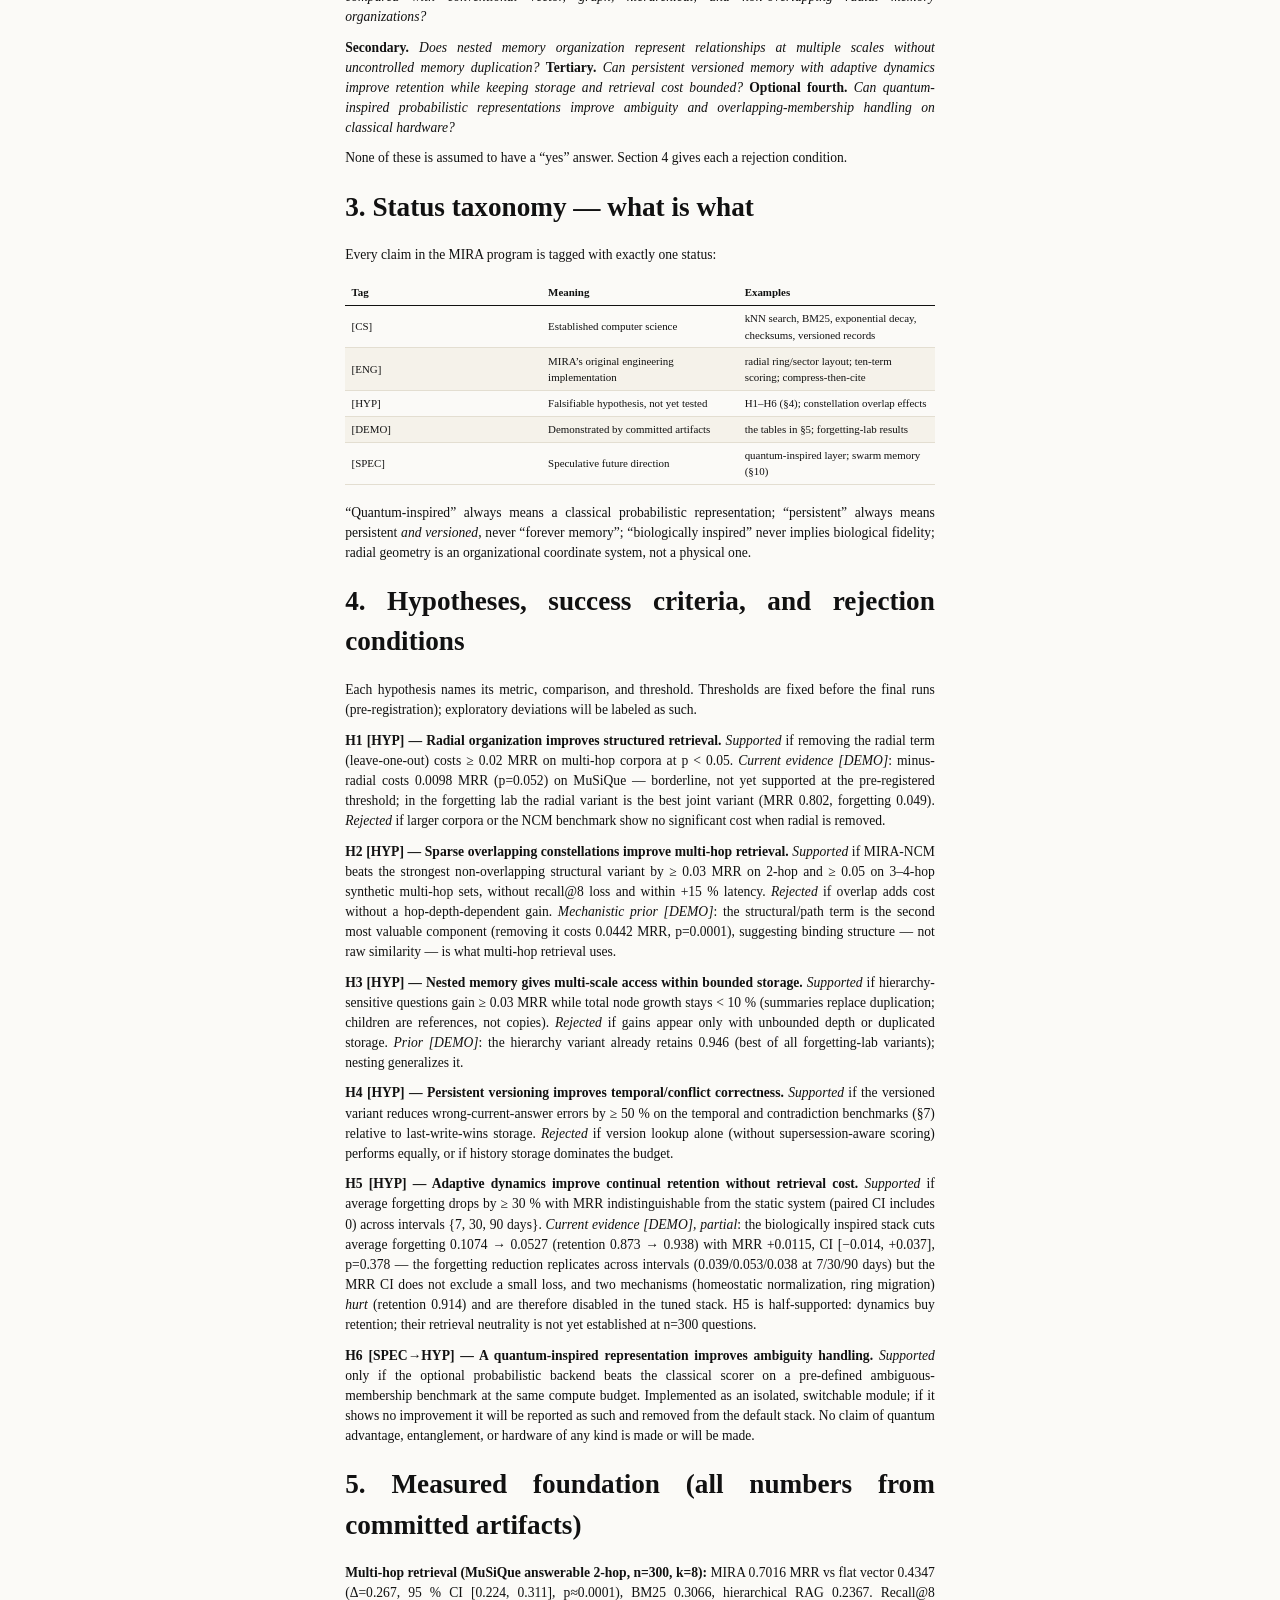
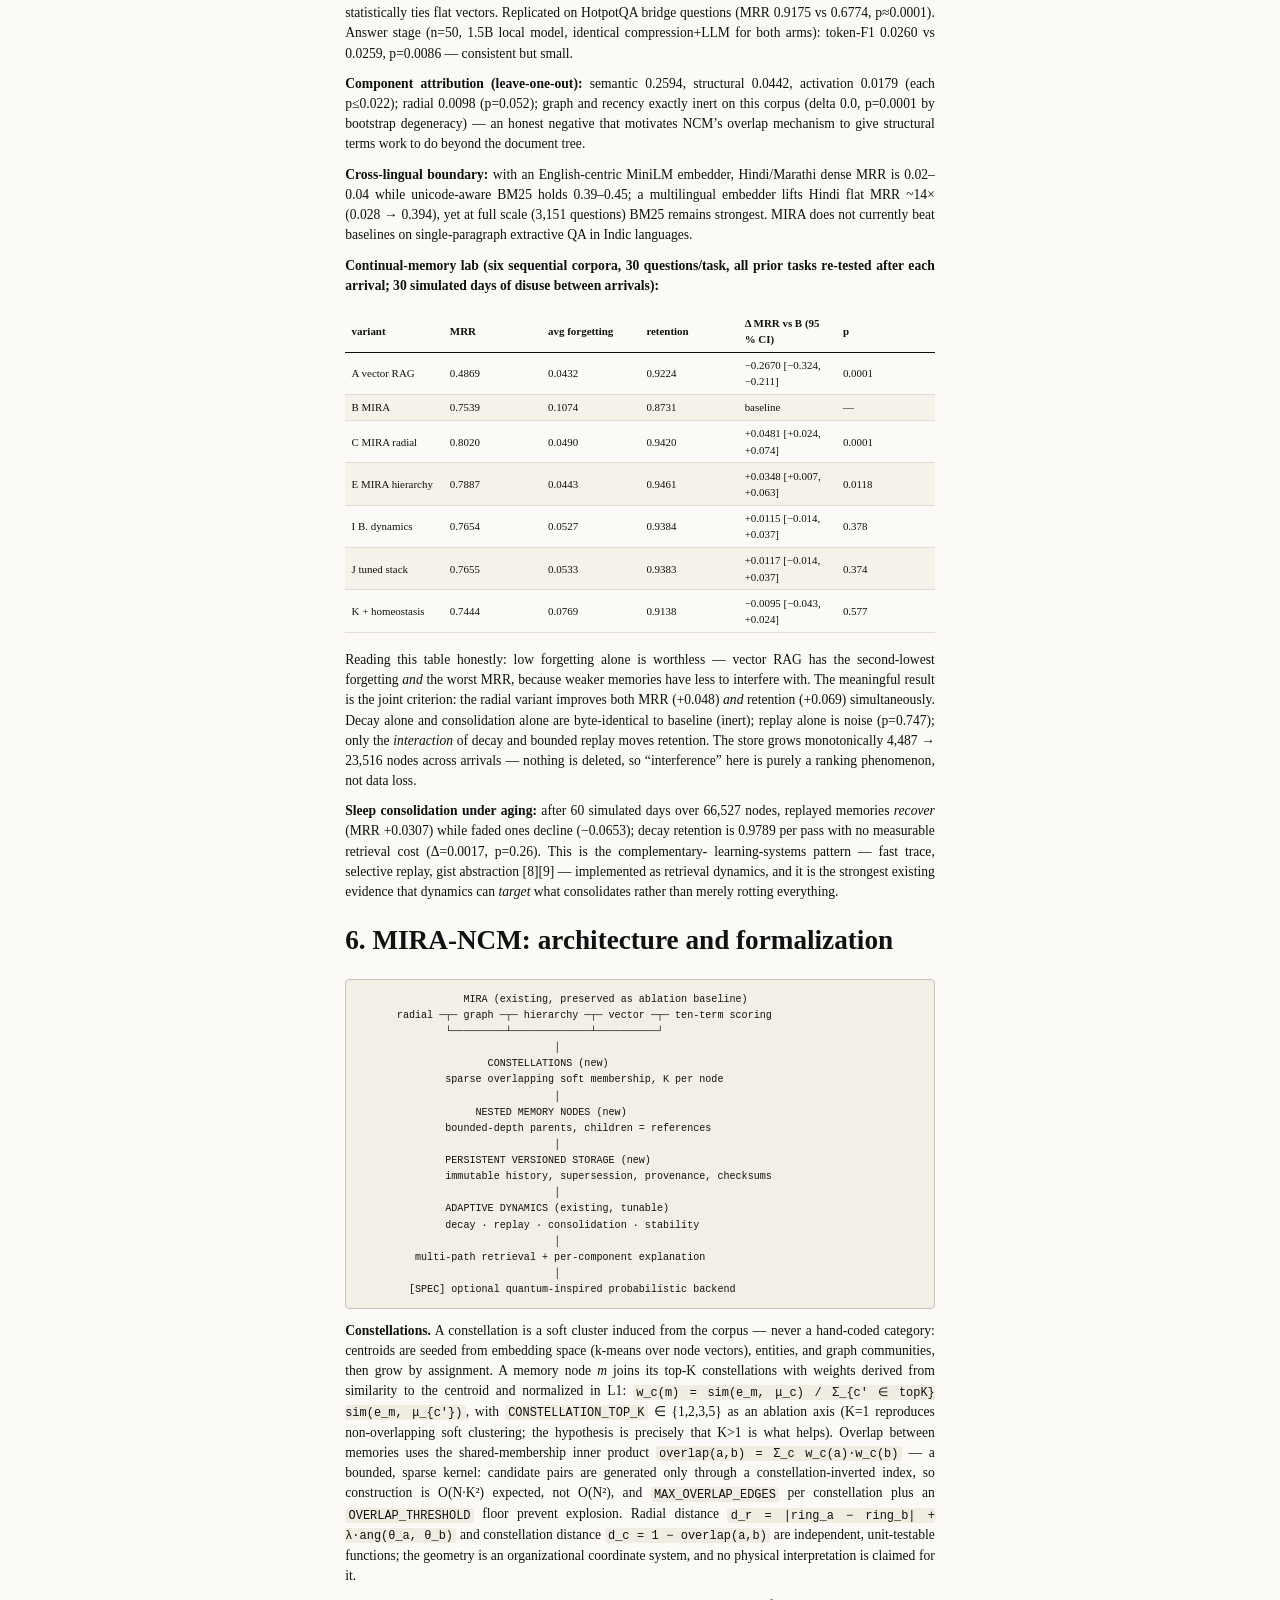
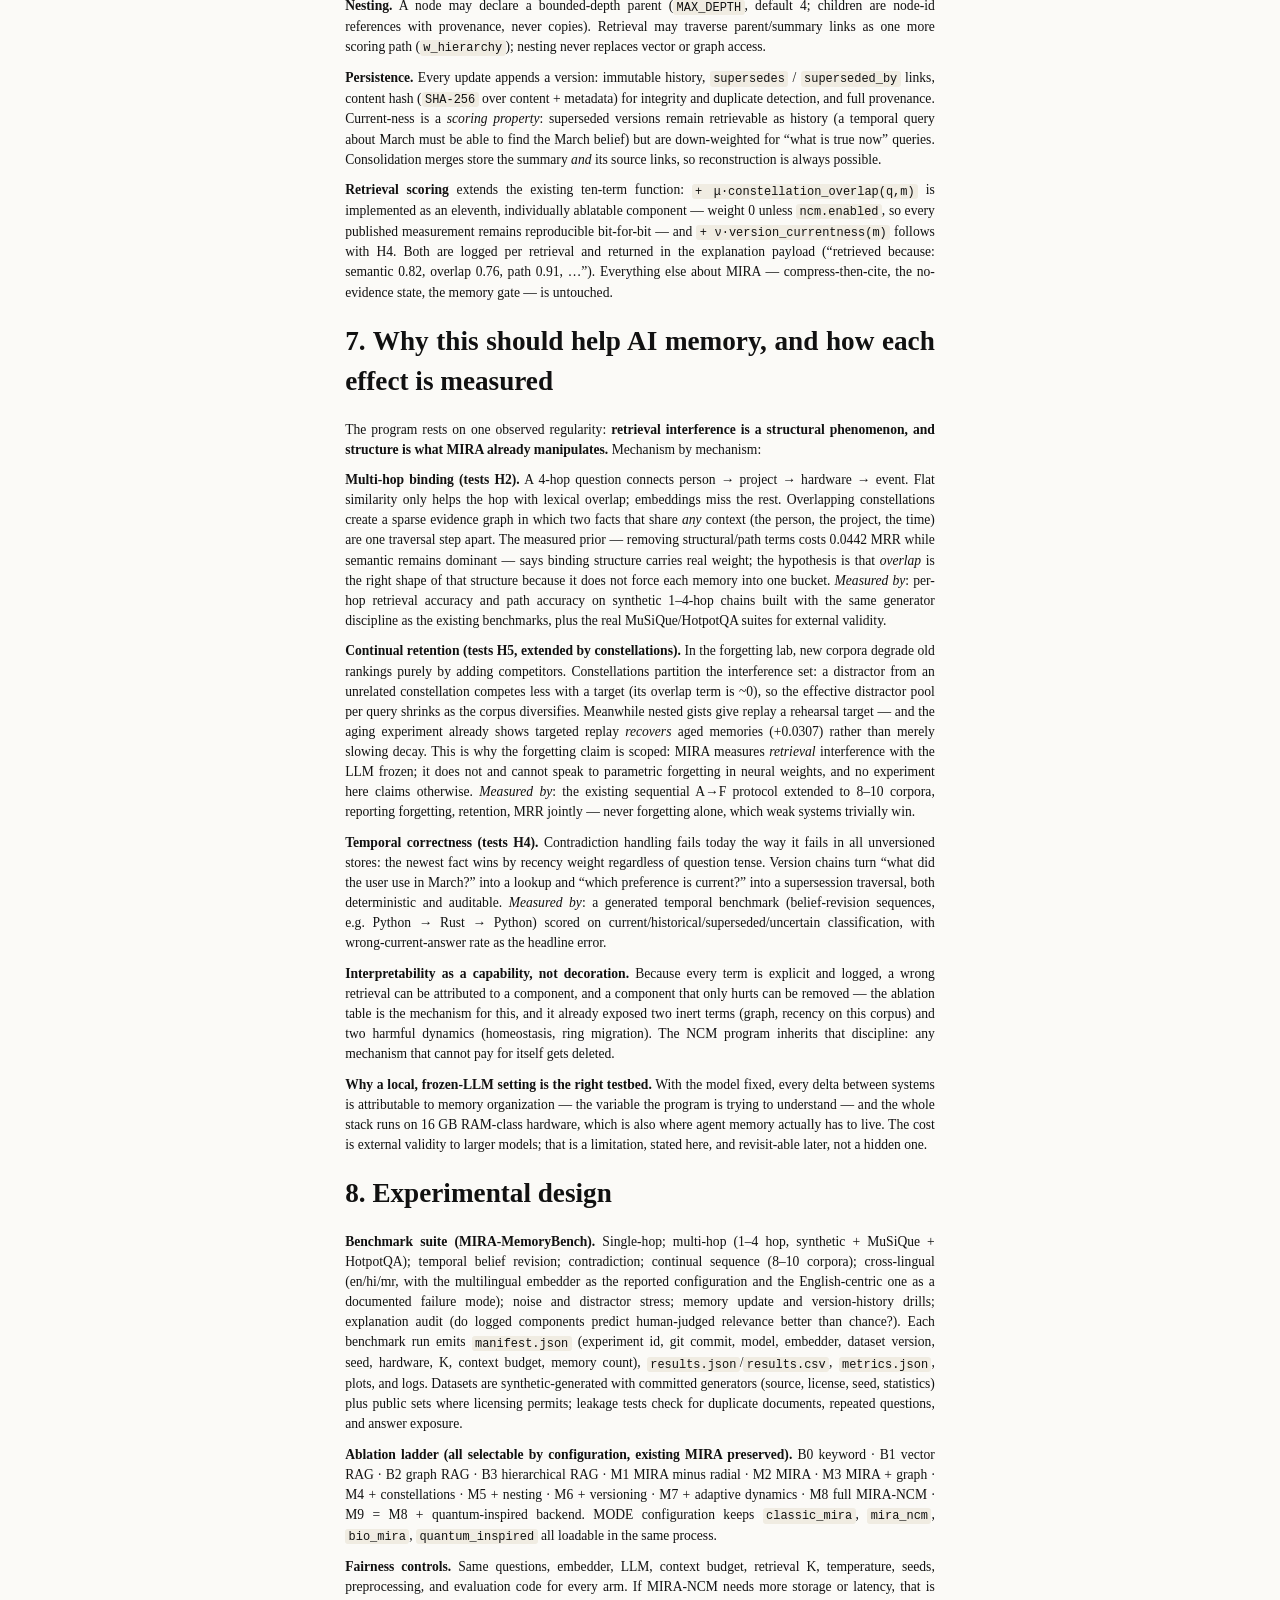
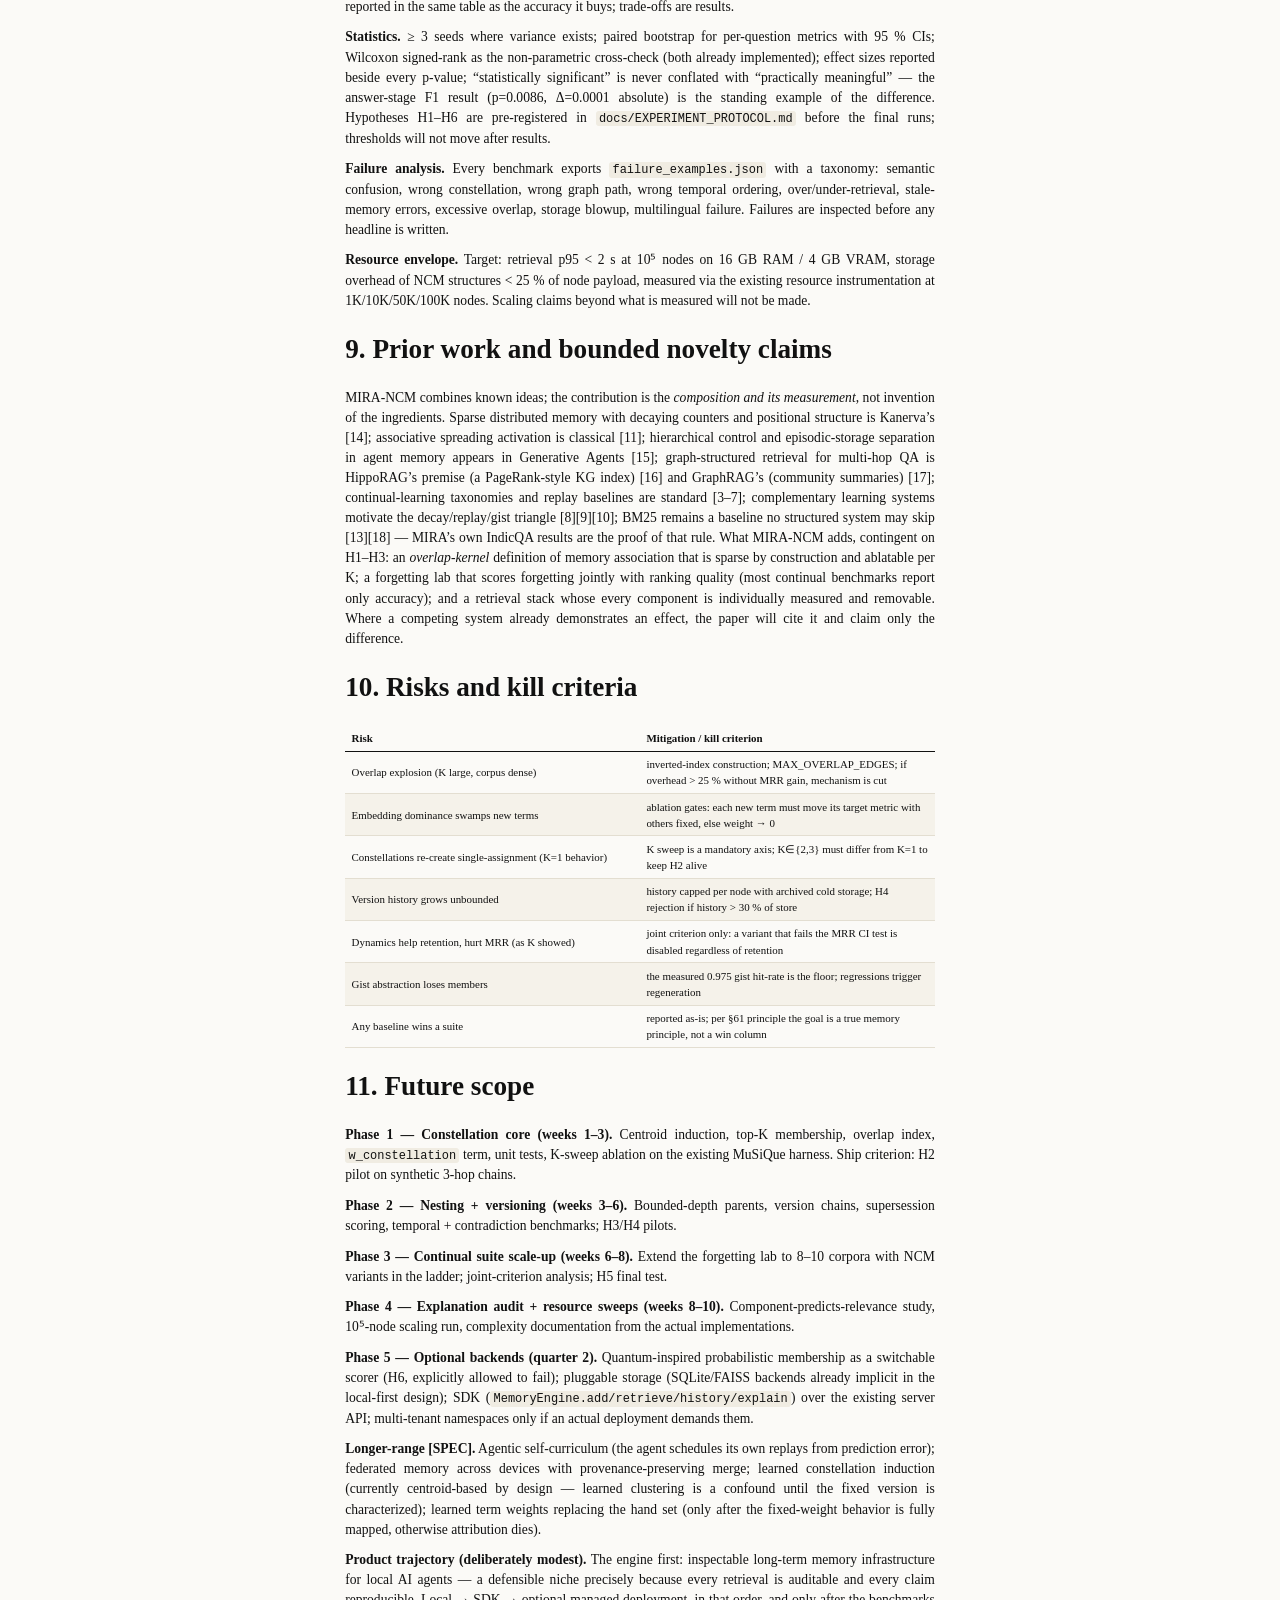
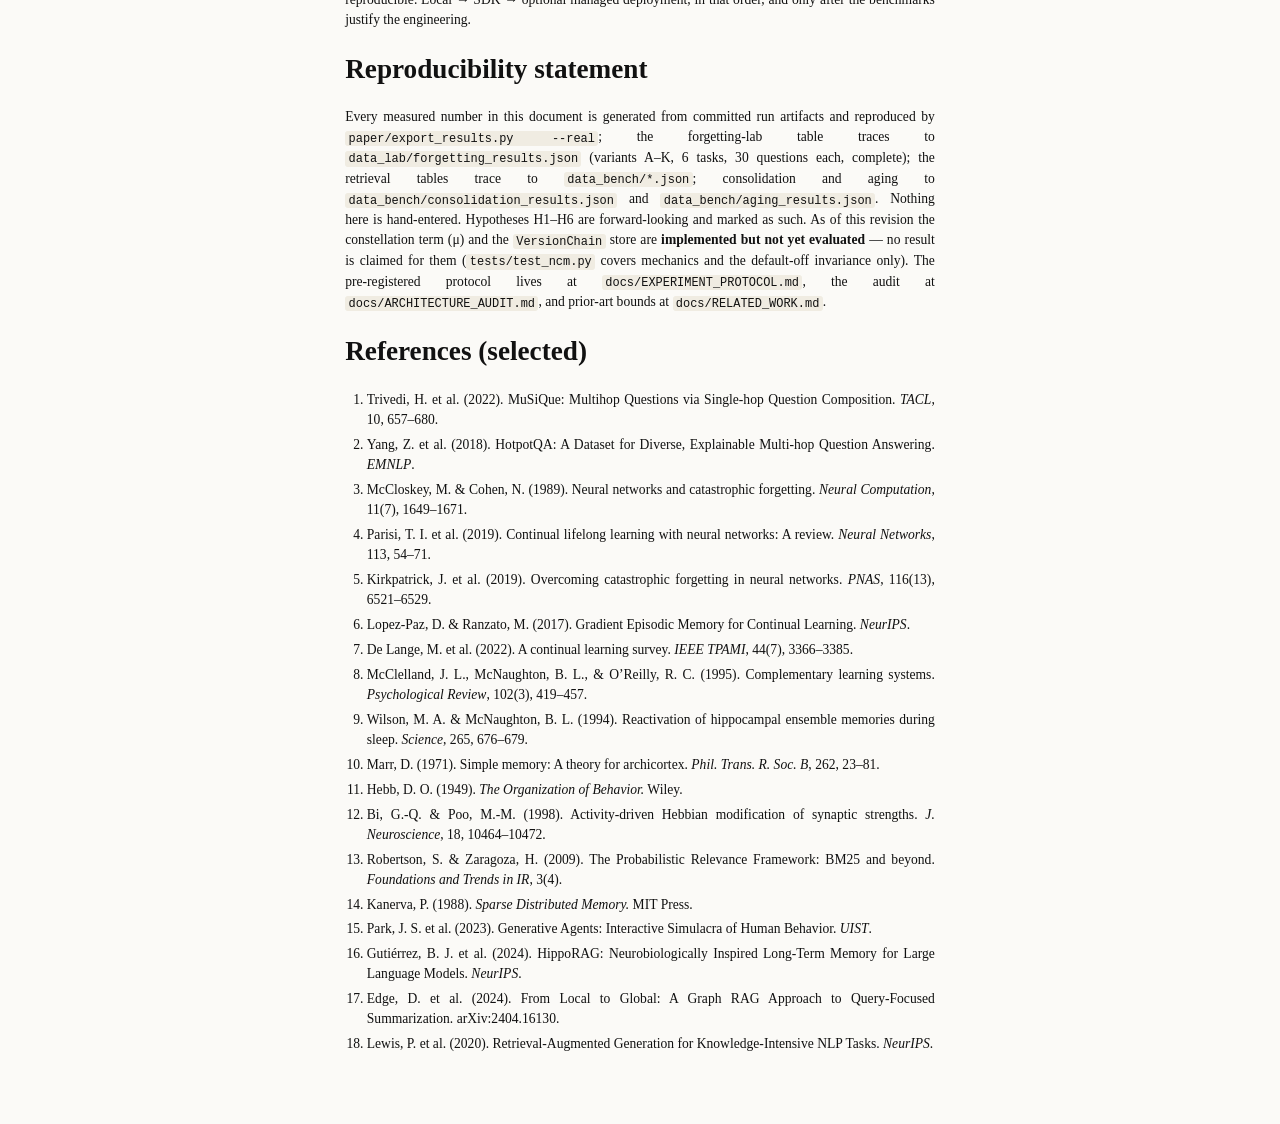
==== commit 5a864251: "Implement MIRA-NCM: constellations, versioned memory, pre-registered protocol Per the research-progr" ====
--- a/paper/ncm_program.html
+++ b/paper/ncm_program.html
@@ -452,9 +452,11 @@
 Consolidation merges store the summary <em>and</em> its source links, so
 reconstruction is always possible.</p>
 <p><strong>Retrieval scoring</strong> extends the existing ten-term
-function with two explicit terms:
-<code>+ μ·constellation_overlap(q,m) + ν·version_currentness(m)</code>,
-each individually ablatable, logged per retrieval, and returned in the
+function: <code>+ μ·constellation_overlap(q,m)</code> is implemented as
+an eleventh, individually ablatable component — weight 0 unless
+<code>ncm.enabled</code>, so every published measurement remains
+reproducible bit-for-bit — and <code>+ ν·version_currentness(m)</code>
+follows with H4. Both are logged per retrieval and returned in the
 explanation payload (“retrieved because: semantic 0.82, overlap 0.76,
 path 0.91, …”). Everything else about MIRA — compress-then-cite, the
 no-evidence state, the memory gate — is untouched.</p>
@@ -678,12 +680,15 @@
 <code>data_bench/*.json</code>; consolidation and aging to
 <code>data_bench/consolidation_results.json</code> and
 <code>data_bench/aging_results.json</code>. Nothing here is
-hand-entered. Hypotheses H1–H6 are forward-looking and marked as such;
-the NCM components they describe are <strong>not yet evaluated</strong>
-and no result is claimed for them. Full protocol (datasets, thresholds,
-seeds, tests) to be committed as
-<code>docs/EXPERIMENT_PROTOCOL.md</code> before the first final-variant
-run, per pre-registration.</p>
+hand-entered. Hypotheses H1–H6 are forward-looking and marked as such.
+As of this revision the constellation term (μ) and the
+<code>VersionChain</code> store are <strong>implemented but not yet
+evaluated</strong> — no result is claimed for them
+(<code>tests/test_ncm.py</code> covers mechanics and the default-off
+invariance only). The pre-registered protocol lives at
+<code>docs/EXPERIMENT_PROTOCOL.md</code>, the audit at
+<code>docs/ARCHITECTURE_AUDIT.md</code>, and prior-art bounds at
+<code>docs/RELATED_WORK.md</code>.</p>
 <h1 id="references-selected">References (selected)</h1>
 <ol type="1">
 <li>Trivedi, H. et al. (2022). MuSiQue: Multihop Questions via
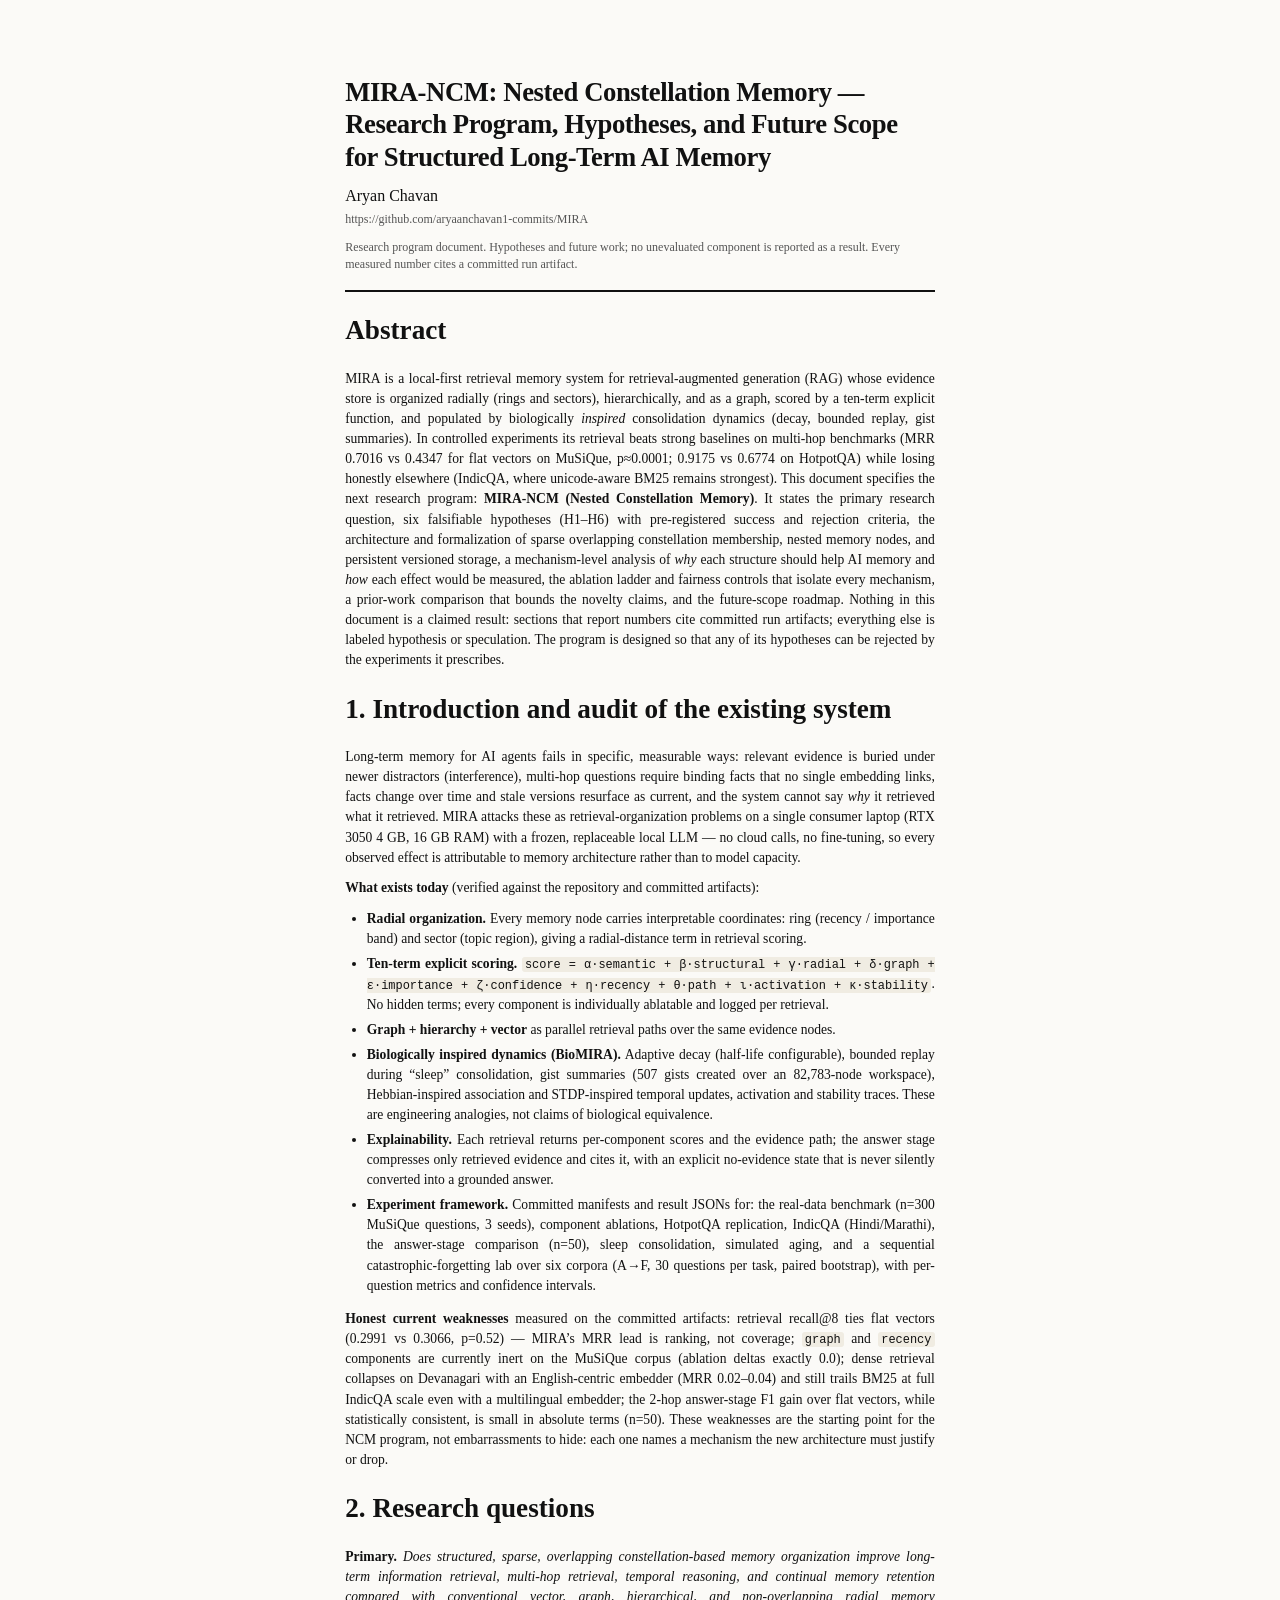
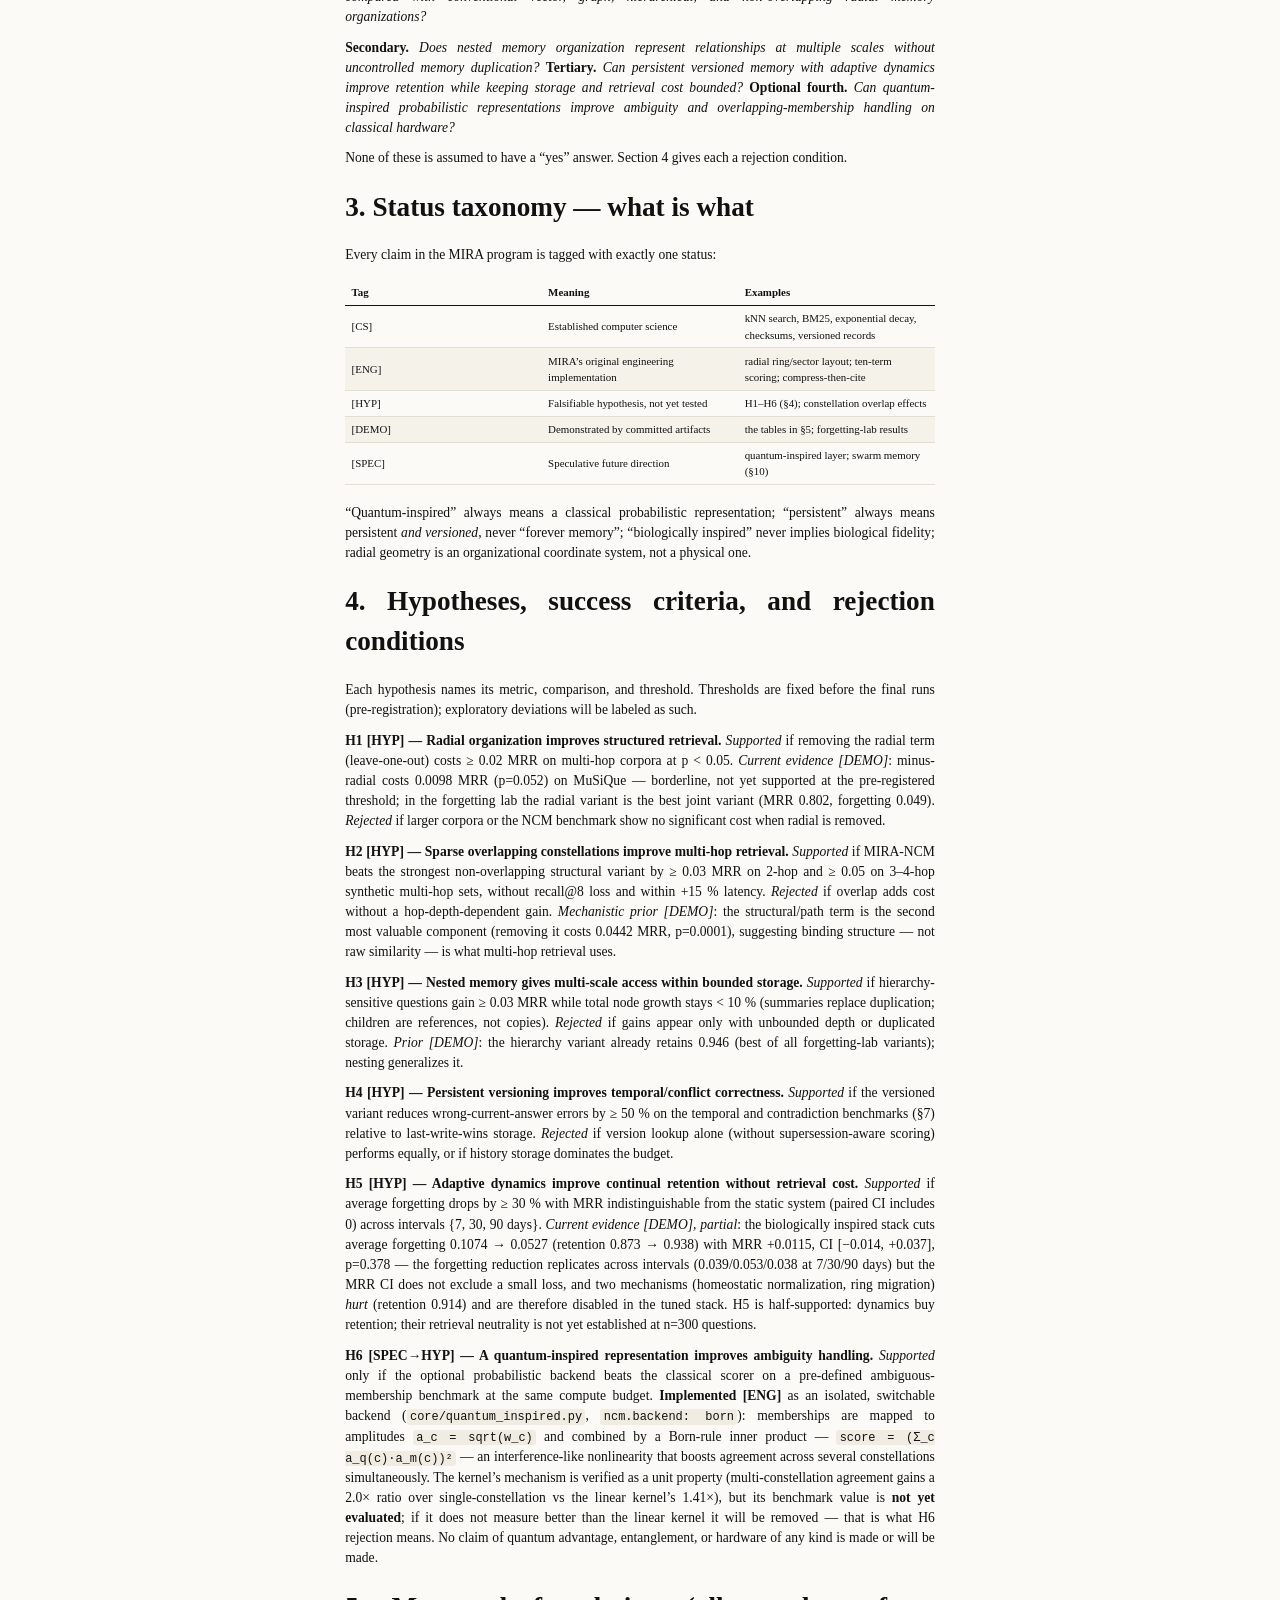
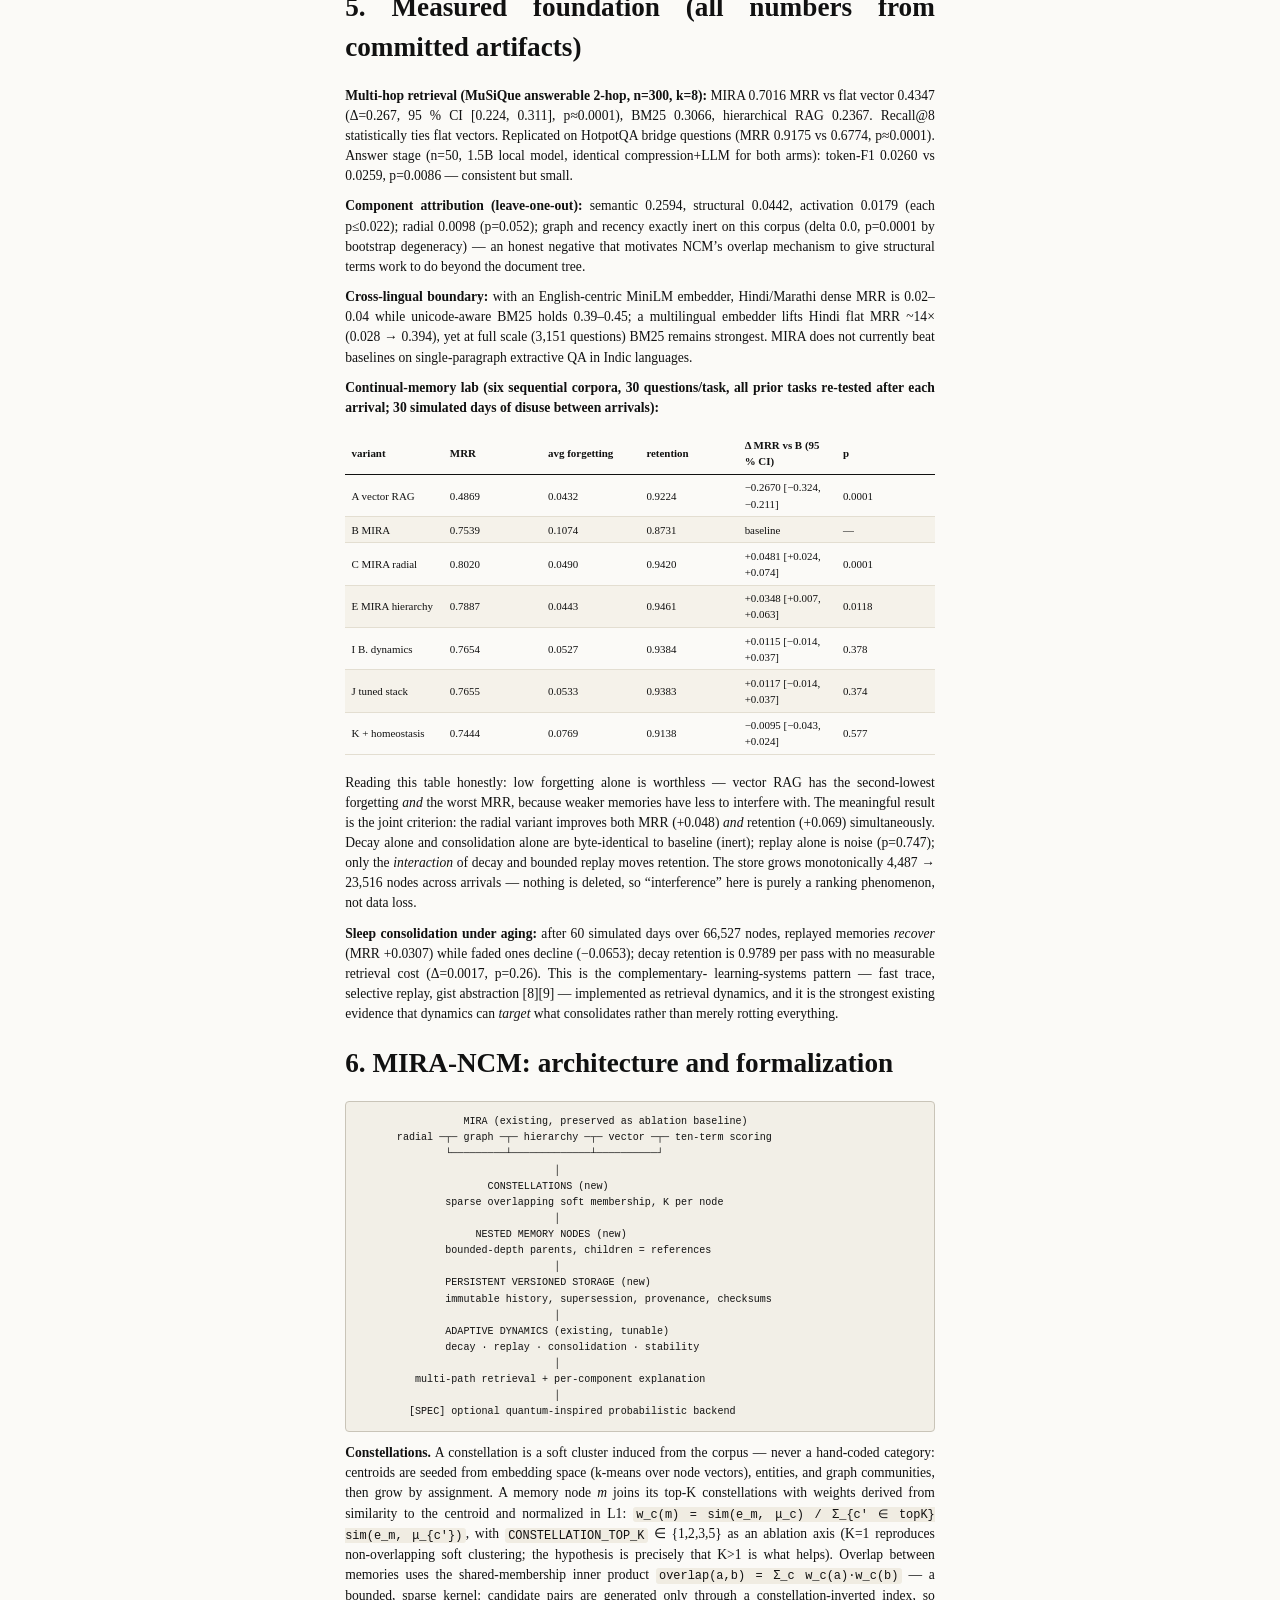
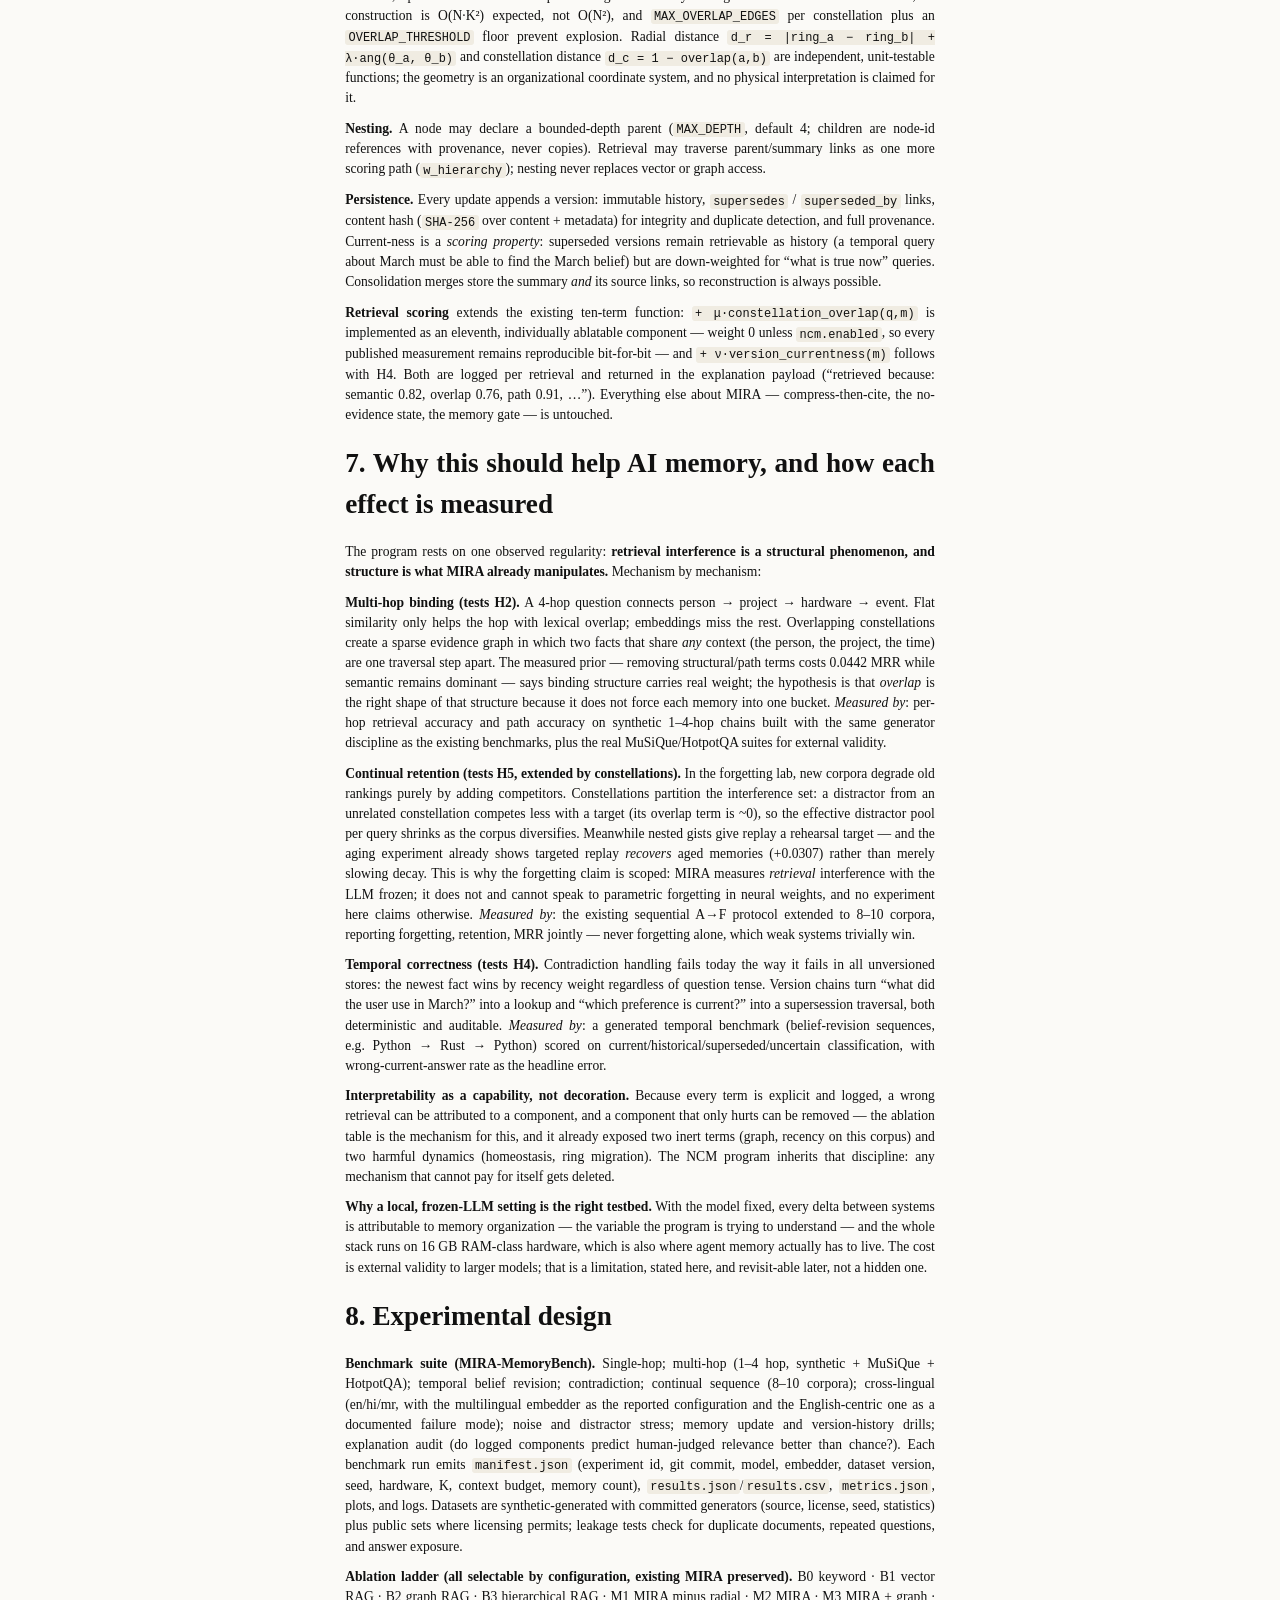
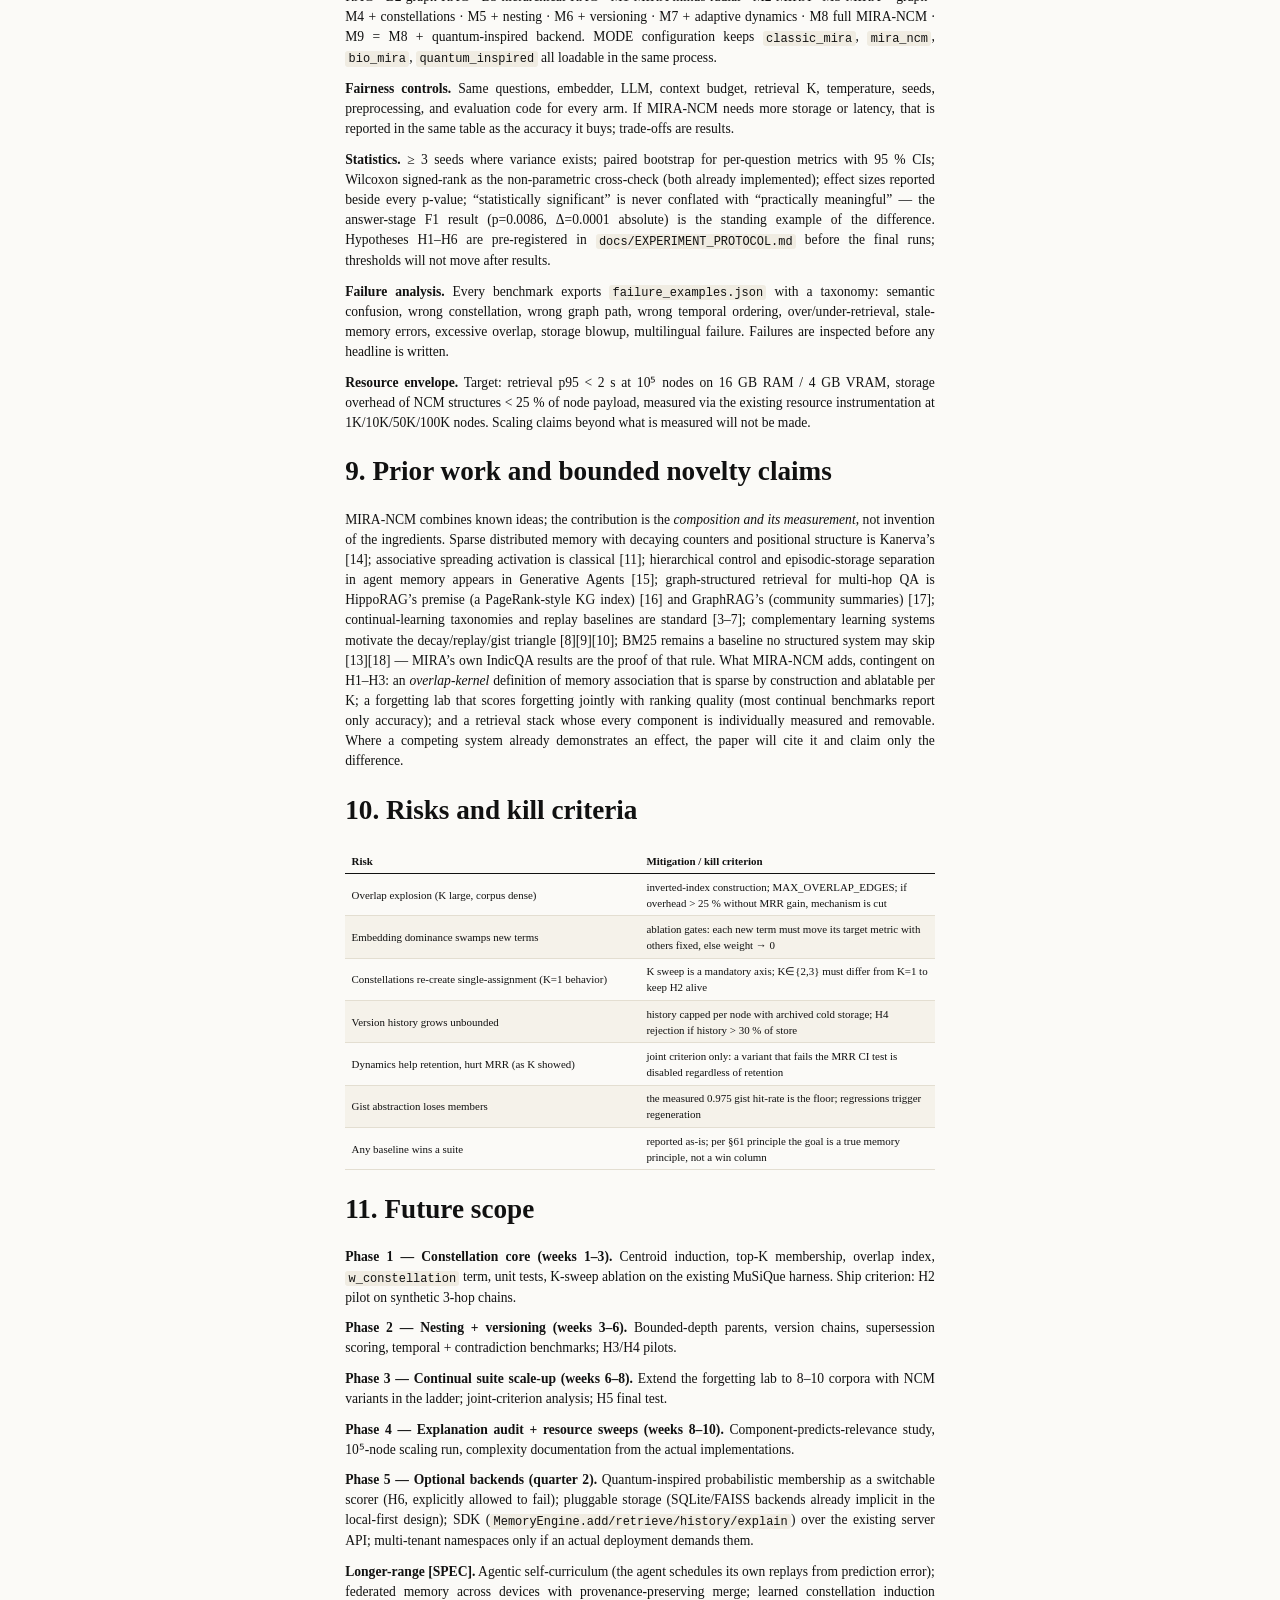
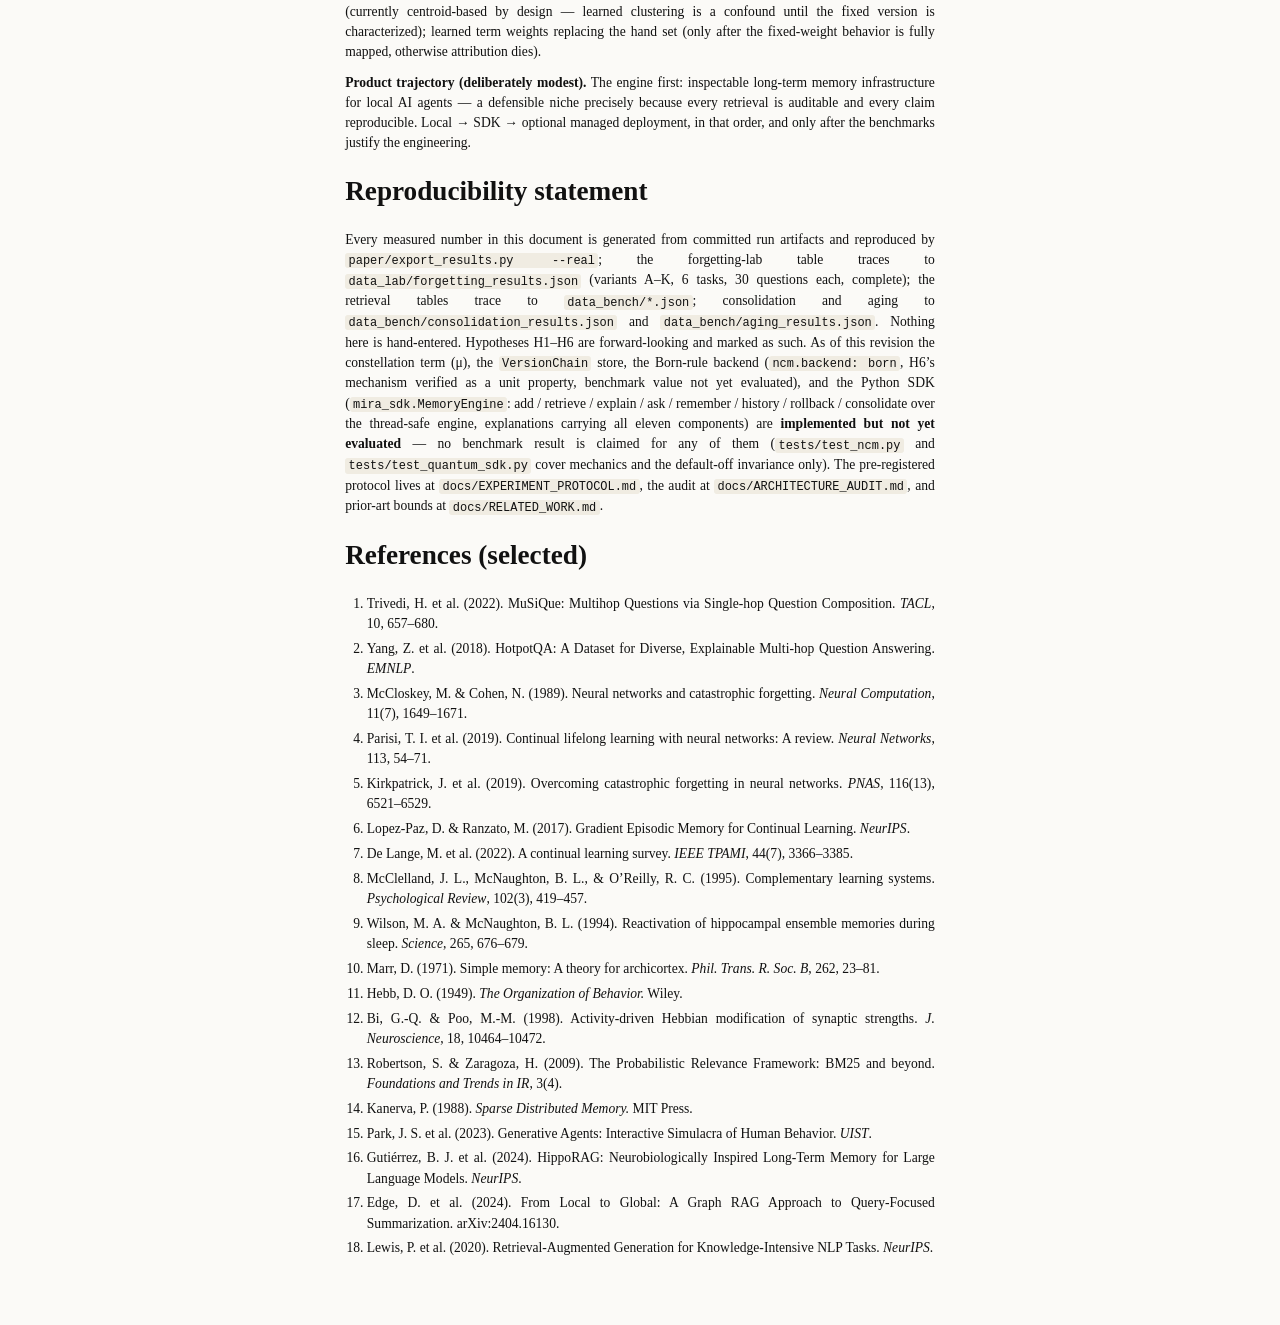
==== commit 73fa5f4e: "Add quantum-inspired Born-rule backend and the MemoryEngine Python SDK Completes the optional H6 mod" ====
--- a/paper/ncm_program.html
+++ b/paper/ncm_program.html
@@ -271,11 +271,20 @@
 <p><strong>H6 [SPEC→HYP] — A quantum-inspired representation improves
 ambiguity handling.</strong> <em>Supported</em> only if the optional
 probabilistic backend beats the classical scorer on a pre-defined
-ambiguous- membership benchmark at the same compute budget. Implemented
-as an isolated, switchable module; if it shows no improvement it will be
-reported as such and removed from the default stack. No claim of quantum
-advantage, entanglement, or hardware of any kind is made or will be
-made.</p>
+ambiguous- membership benchmark at the same compute budget.
+<strong>Implemented [ENG]</strong> as an isolated, switchable backend
+(<code>core/quantum_inspired.py</code>, <code>ncm.backend: born</code>):
+memberships are mapped to amplitudes <code>a_c = sqrt(w_c)</code> and
+combined by a Born-rule inner product —
+<code>score = (Σ_c a_q(c)·a_m(c))²</code> — an interference-like
+nonlinearity that boosts agreement across several constellations
+simultaneously. The kernel’s mechanism is verified as a unit property
+(multi-constellation agreement gains a 2.0× ratio over
+single-constellation vs the linear kernel’s 1.41×), but its benchmark
+value is <strong>not yet evaluated</strong>; if it does not measure
+better than the linear kernel it will be removed — that is what H6
+rejection means. No claim of quantum advantage, entanglement, or
+hardware of any kind is made or will be made.</p>
 <h1 id="measured-foundation-all-numbers-from-committed-artifacts">5.
 Measured foundation (all numbers from committed artifacts)</h1>
 <p><strong>Multi-hop retrieval (MuSiQue answerable 2-hop, n=300,
@@ -681,11 +690,17 @@
 <code>data_bench/consolidation_results.json</code> and
 <code>data_bench/aging_results.json</code>. Nothing here is
 hand-entered. Hypotheses H1–H6 are forward-looking and marked as such.
-As of this revision the constellation term (μ) and the
-<code>VersionChain</code> store are <strong>implemented but not yet
-evaluated</strong> — no result is claimed for them
-(<code>tests/test_ncm.py</code> covers mechanics and the default-off
-invariance only). The pre-registered protocol lives at
+As of this revision the constellation term (μ), the
+<code>VersionChain</code> store, the Born-rule backend
+(<code>ncm.backend: born</code>, H6’s mechanism verified as a unit
+property, benchmark value not yet evaluated), and the Python SDK
+(<code>mira_sdk.MemoryEngine</code>: add / retrieve / explain / ask /
+remember / history / rollback / consolidate over the thread-safe engine,
+explanations carrying all eleven components) are <strong>implemented but
+not yet evaluated</strong> — no benchmark result is claimed for any of
+them (<code>tests/test_ncm.py</code> and
+<code>tests/test_quantum_sdk.py</code> cover mechanics and the
+default-off invariance only). The pre-registered protocol lives at
 <code>docs/EXPERIMENT_PROTOCOL.md</code>, the audit at
 <code>docs/ARCHITECTURE_AUDIT.md</code>, and prior-art bounds at
 <code>docs/RELATED_WORK.md</code>.</p>
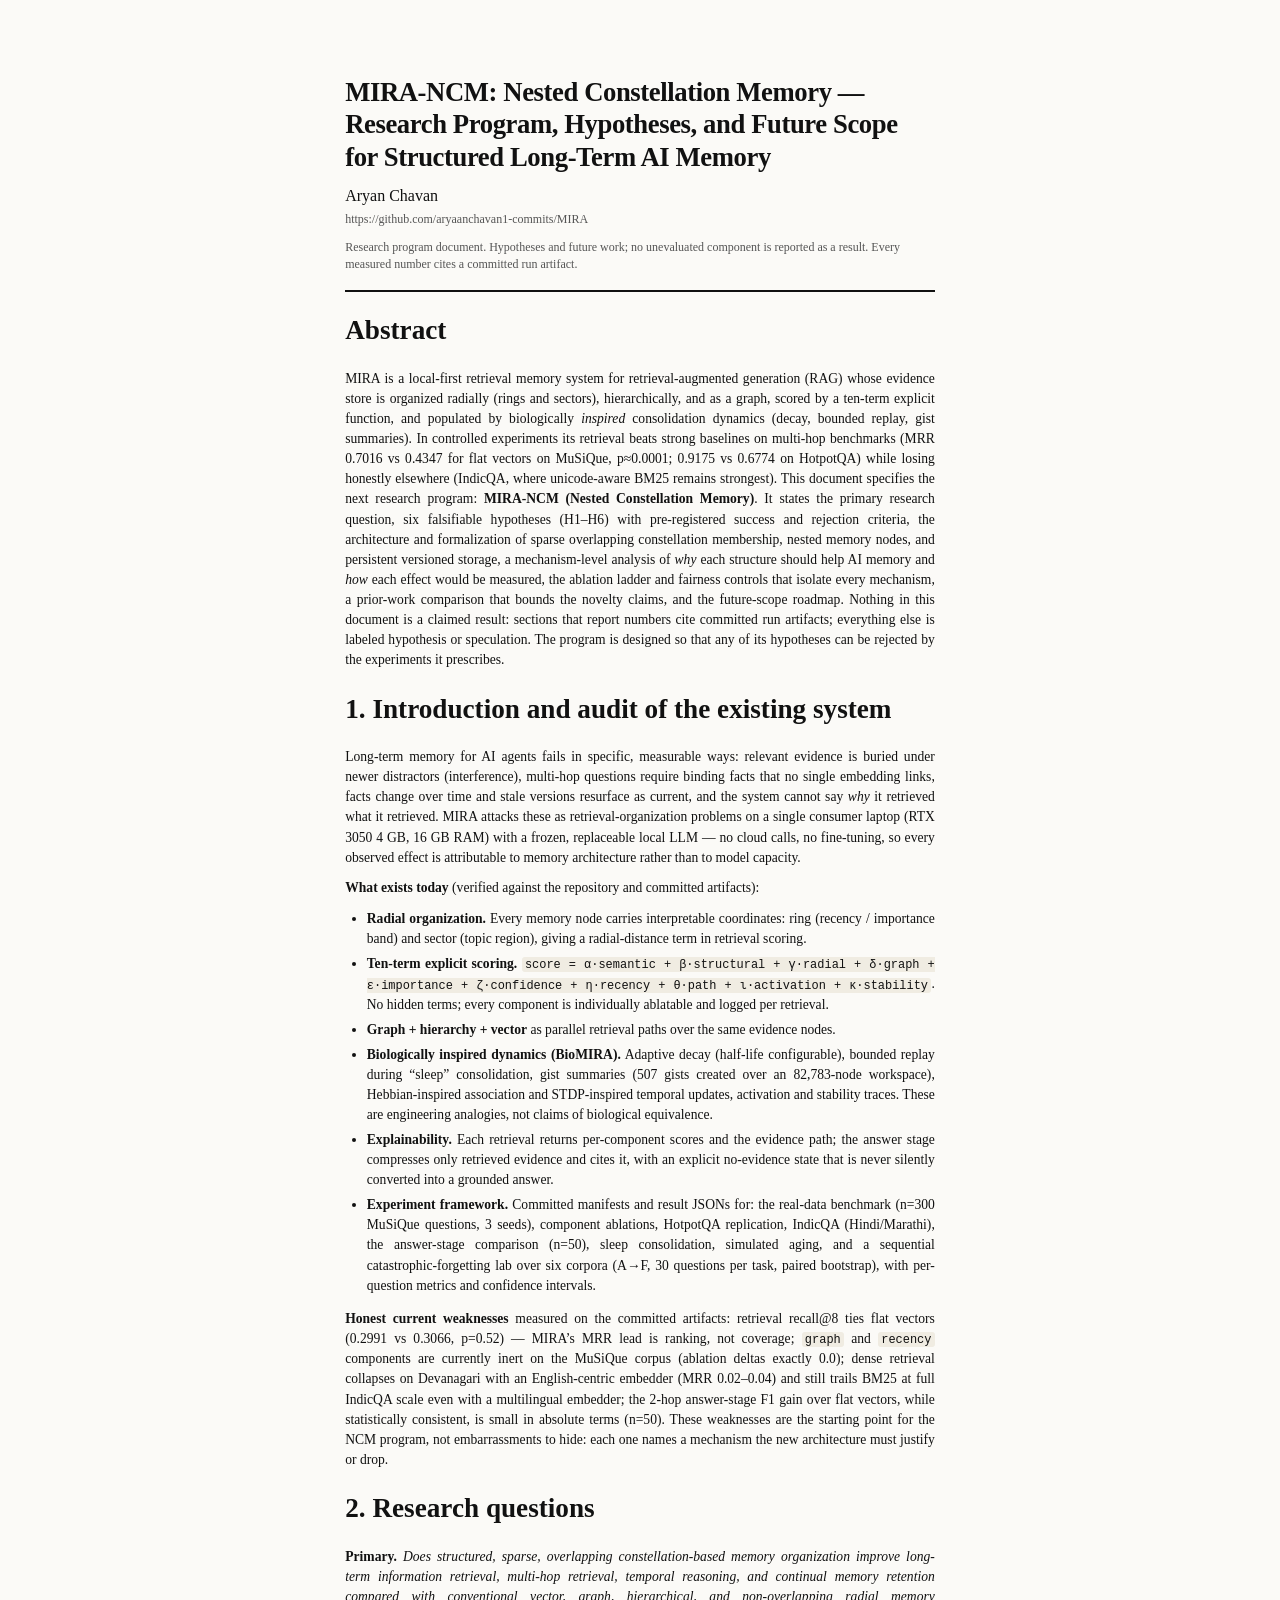
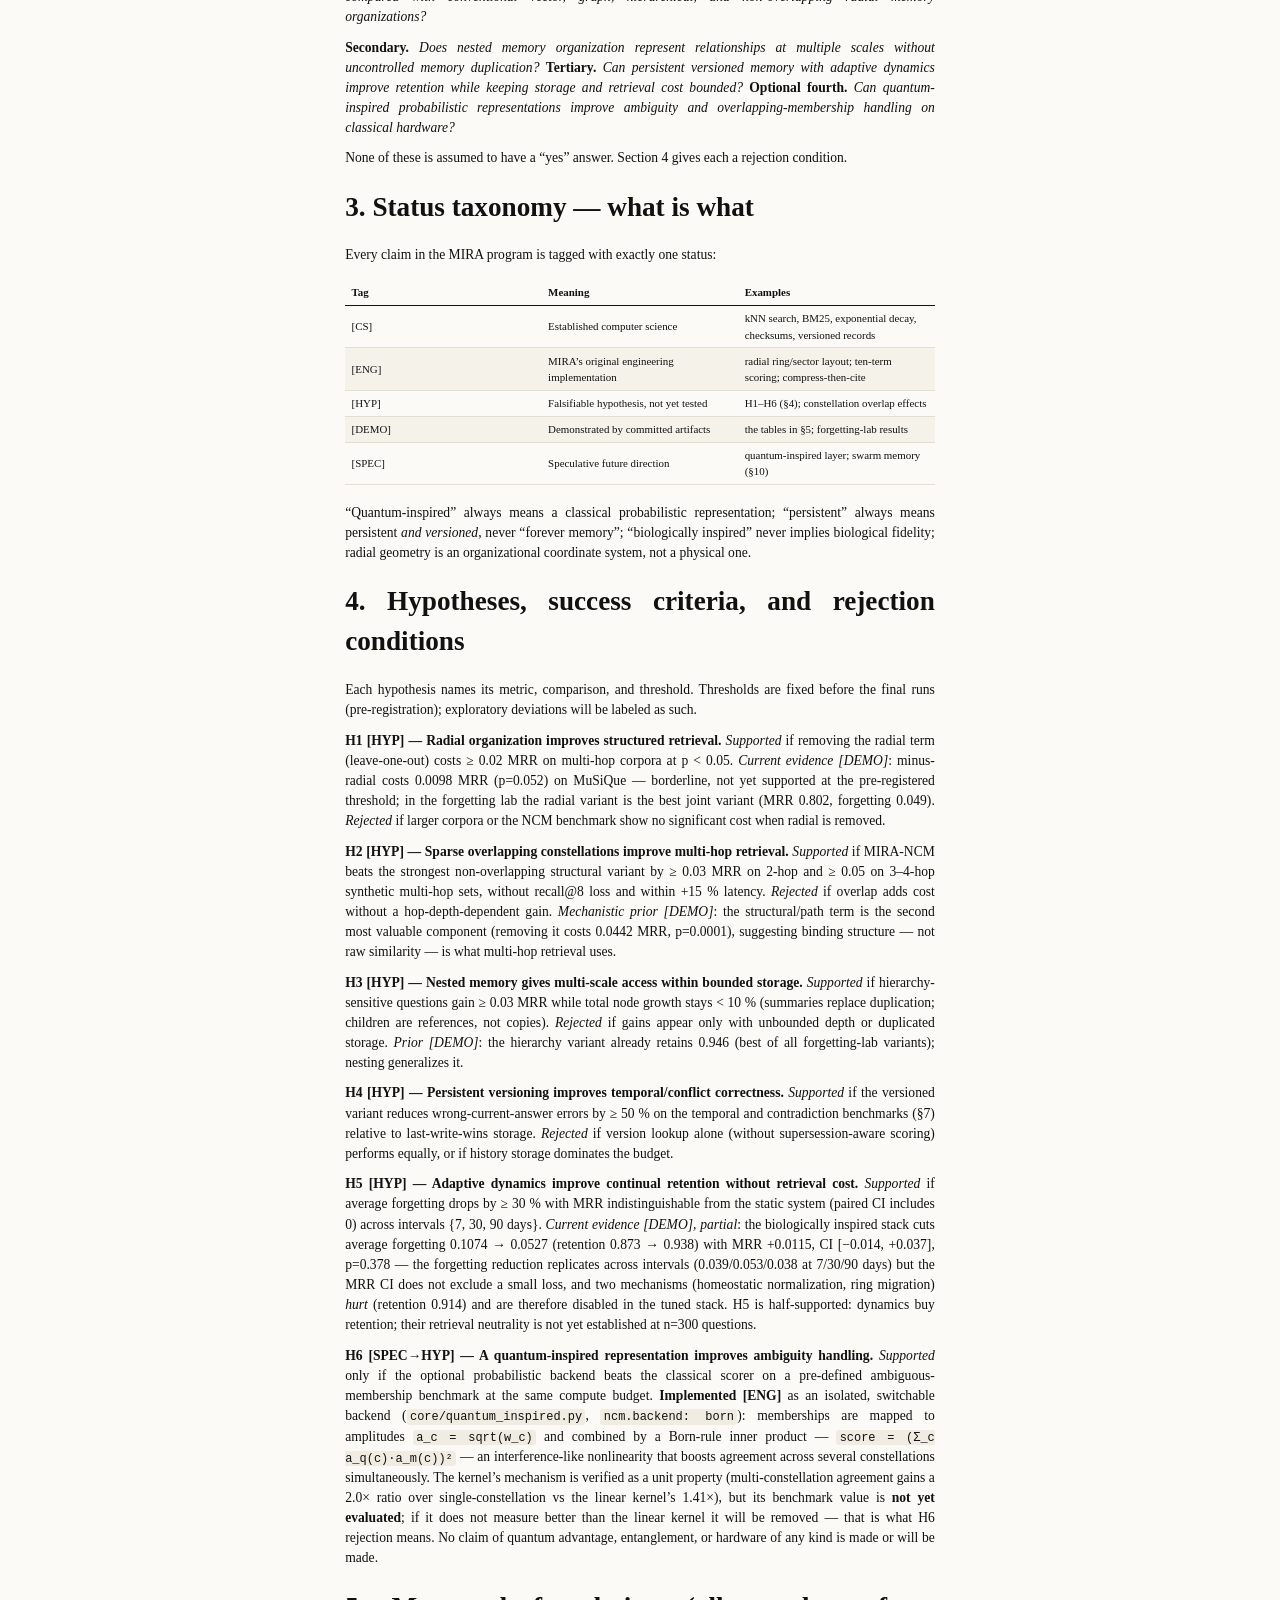
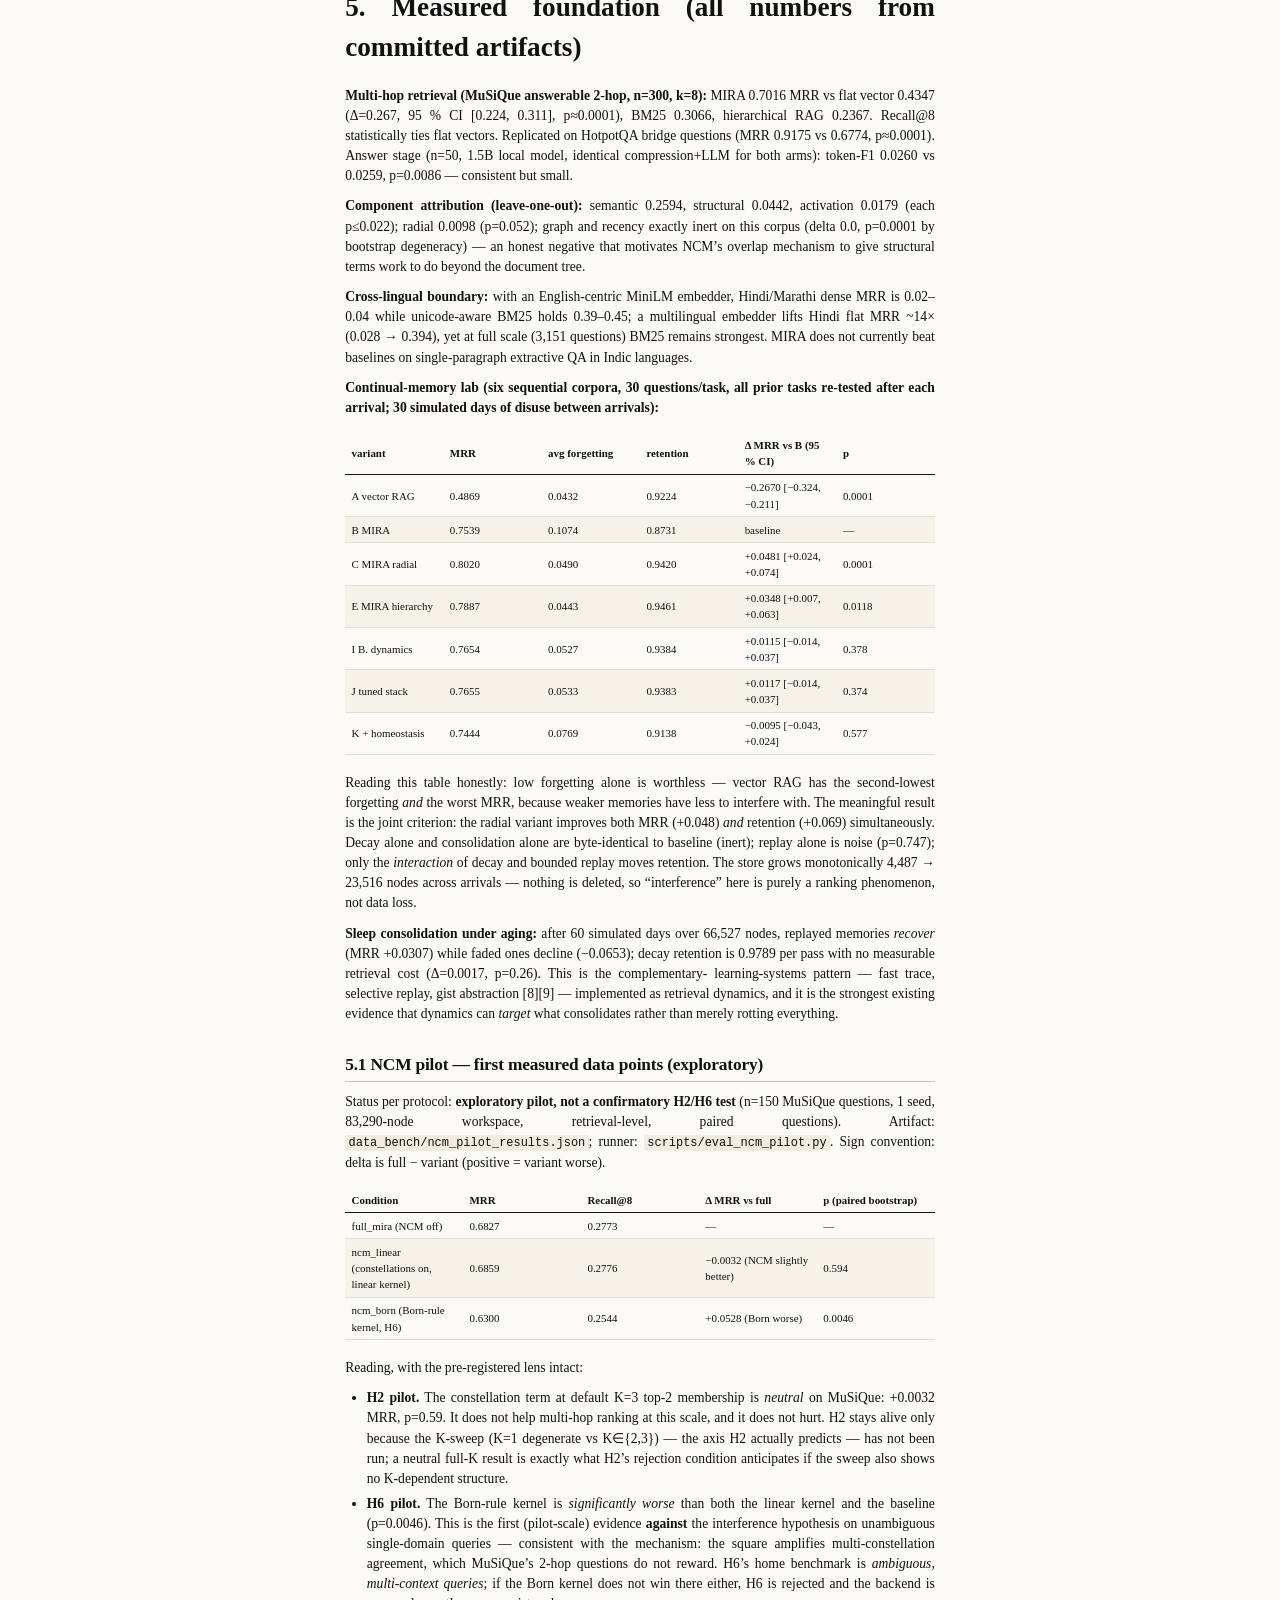
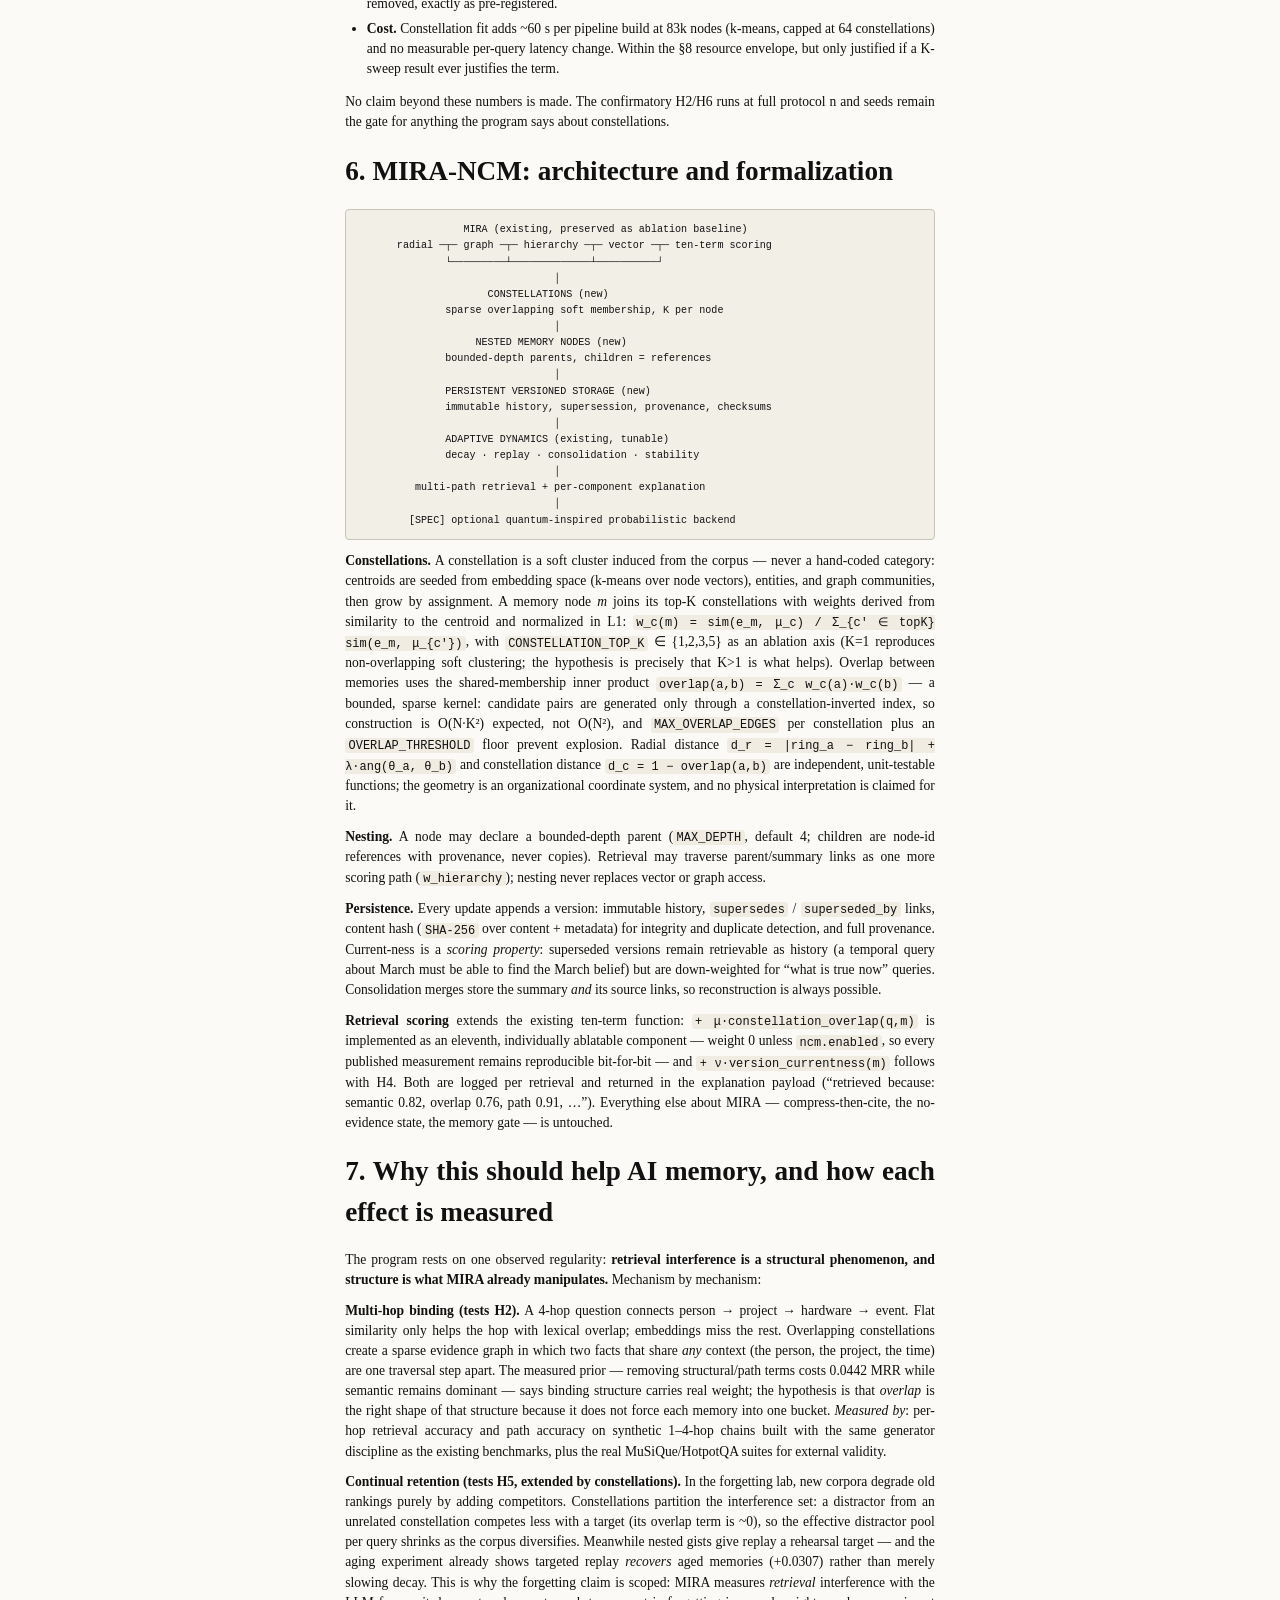
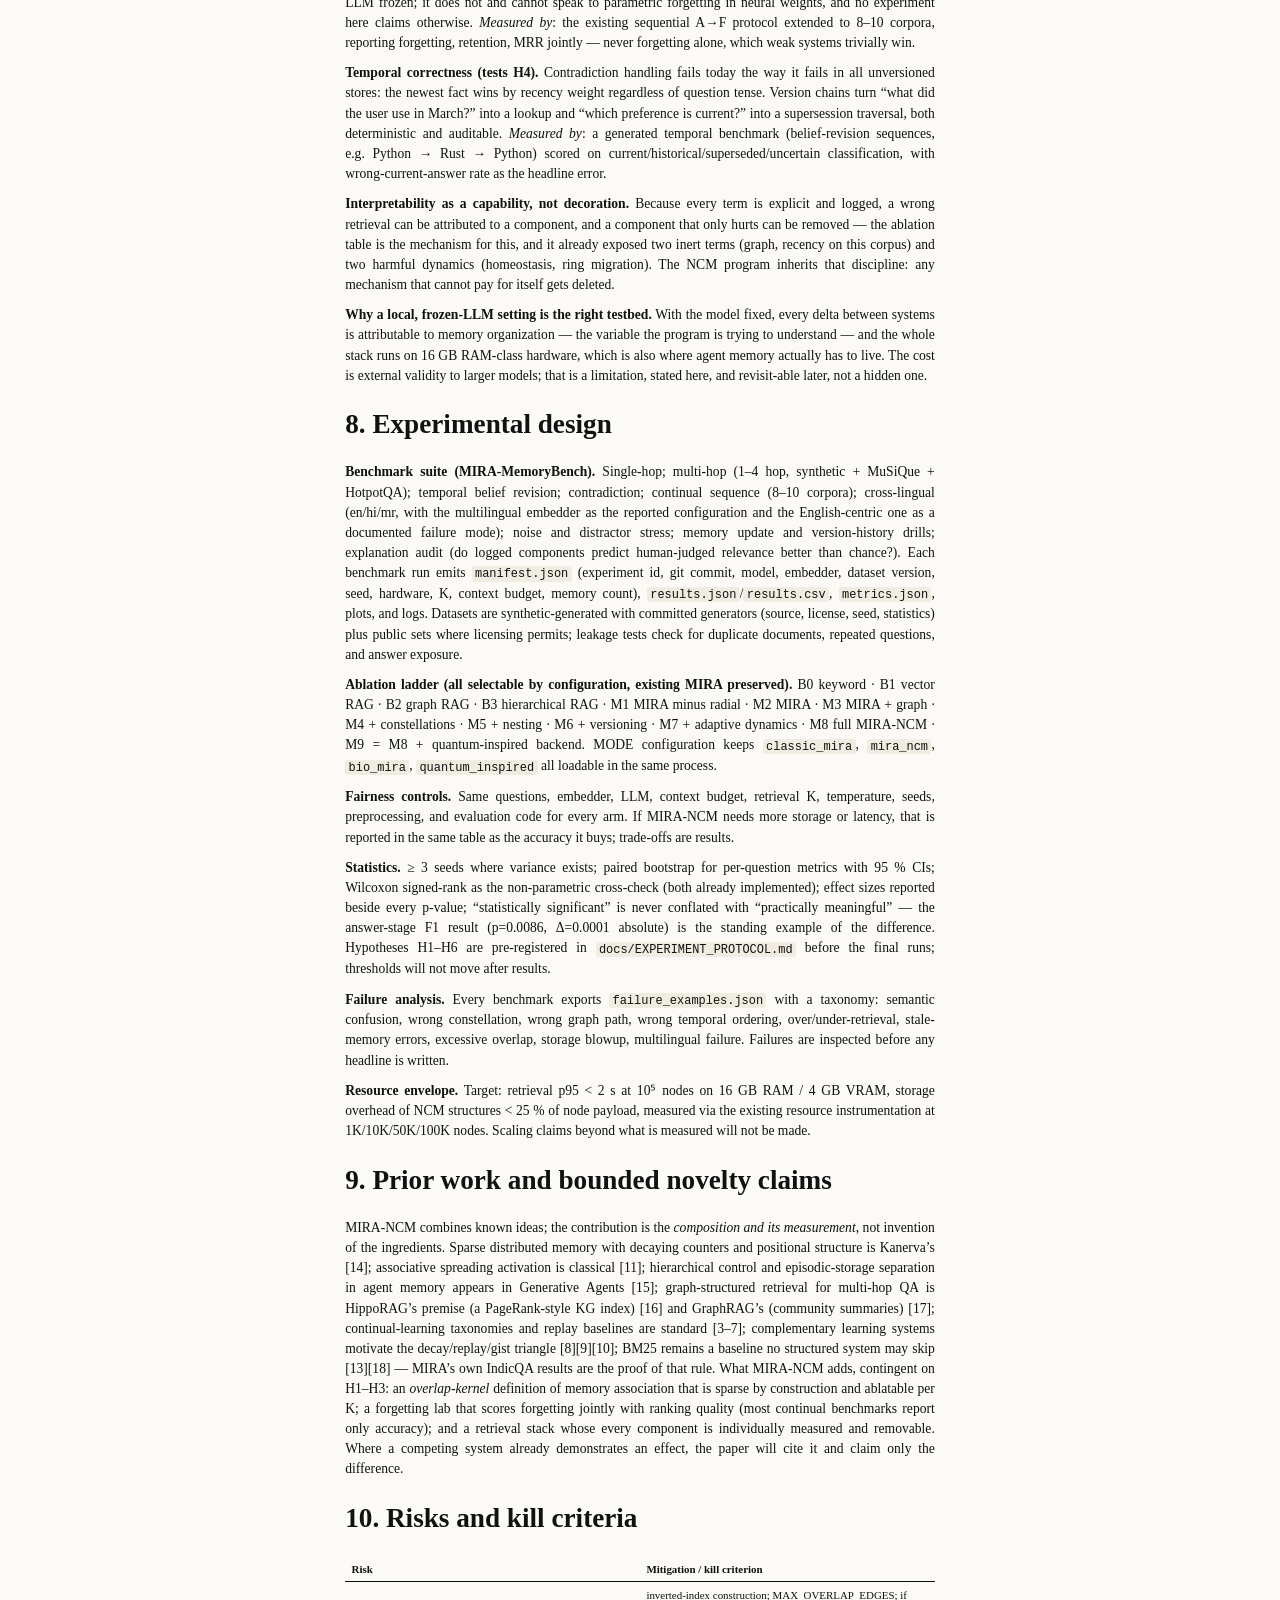
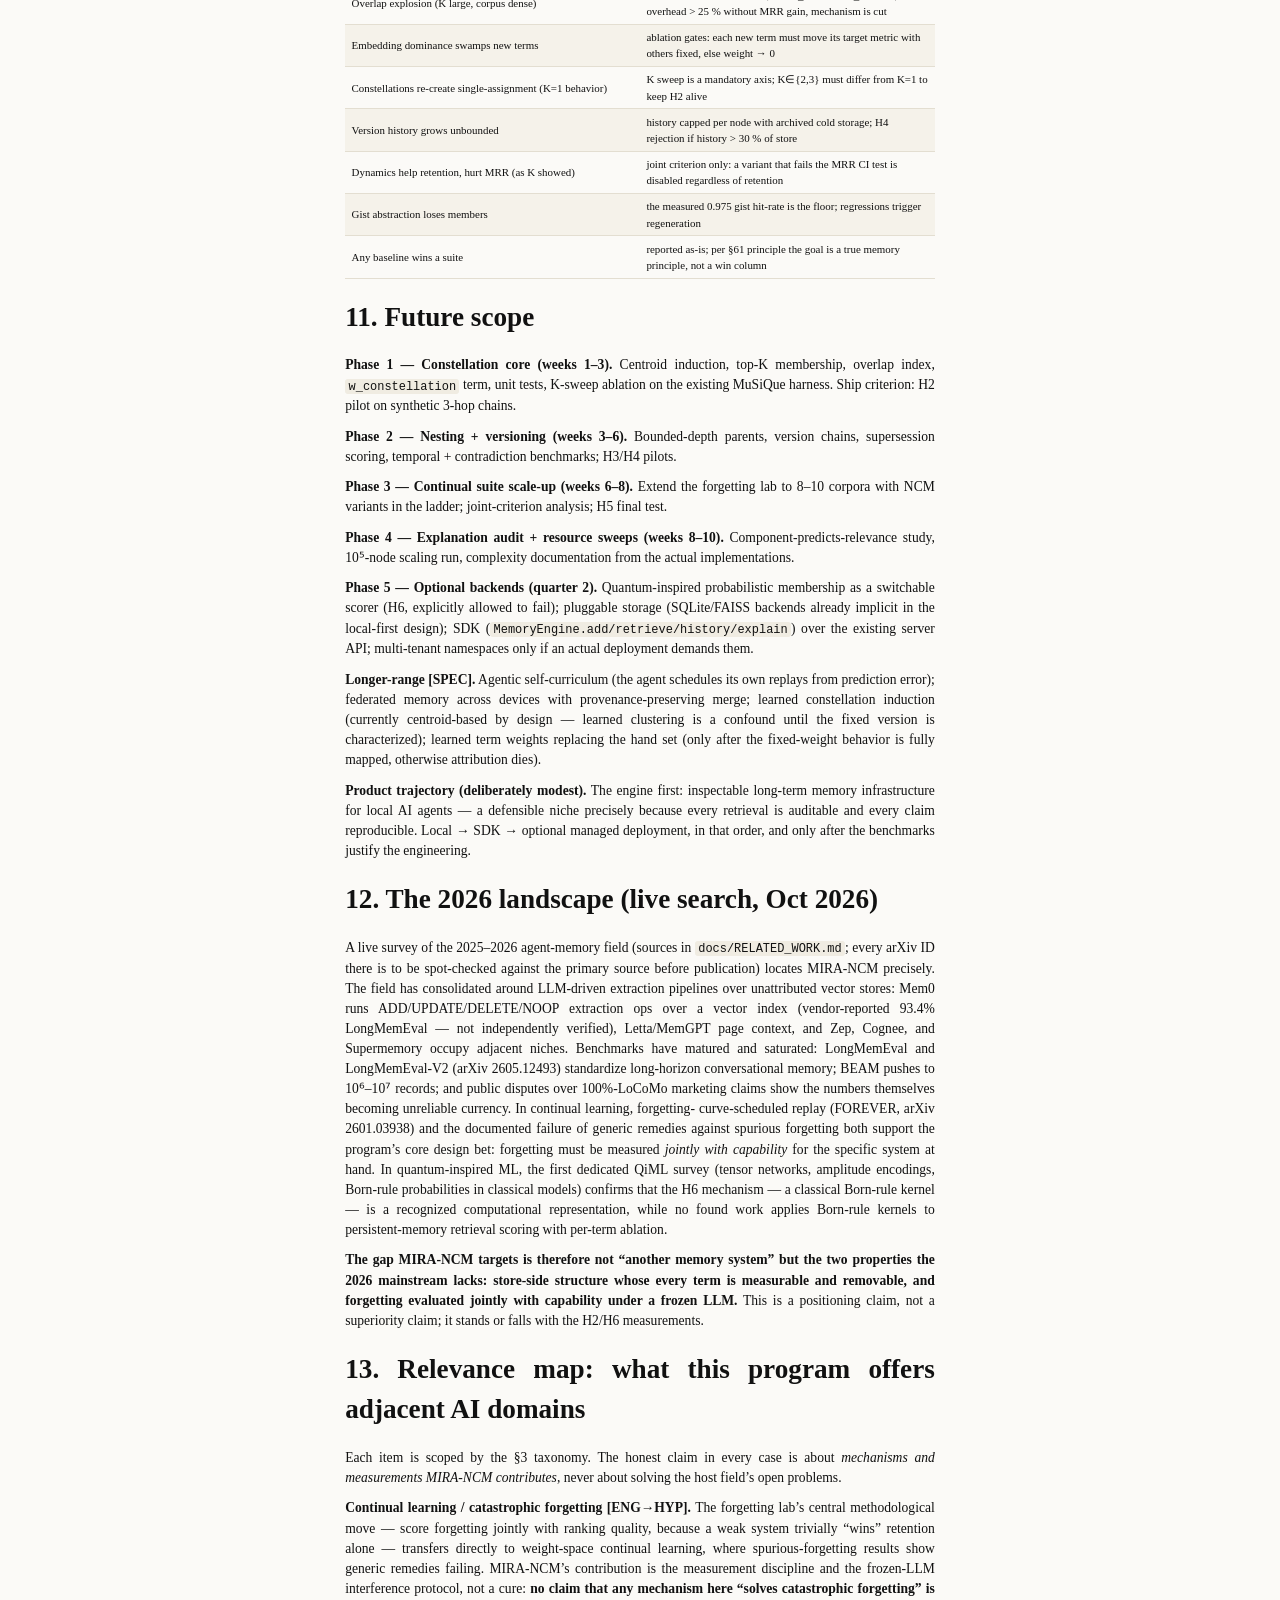
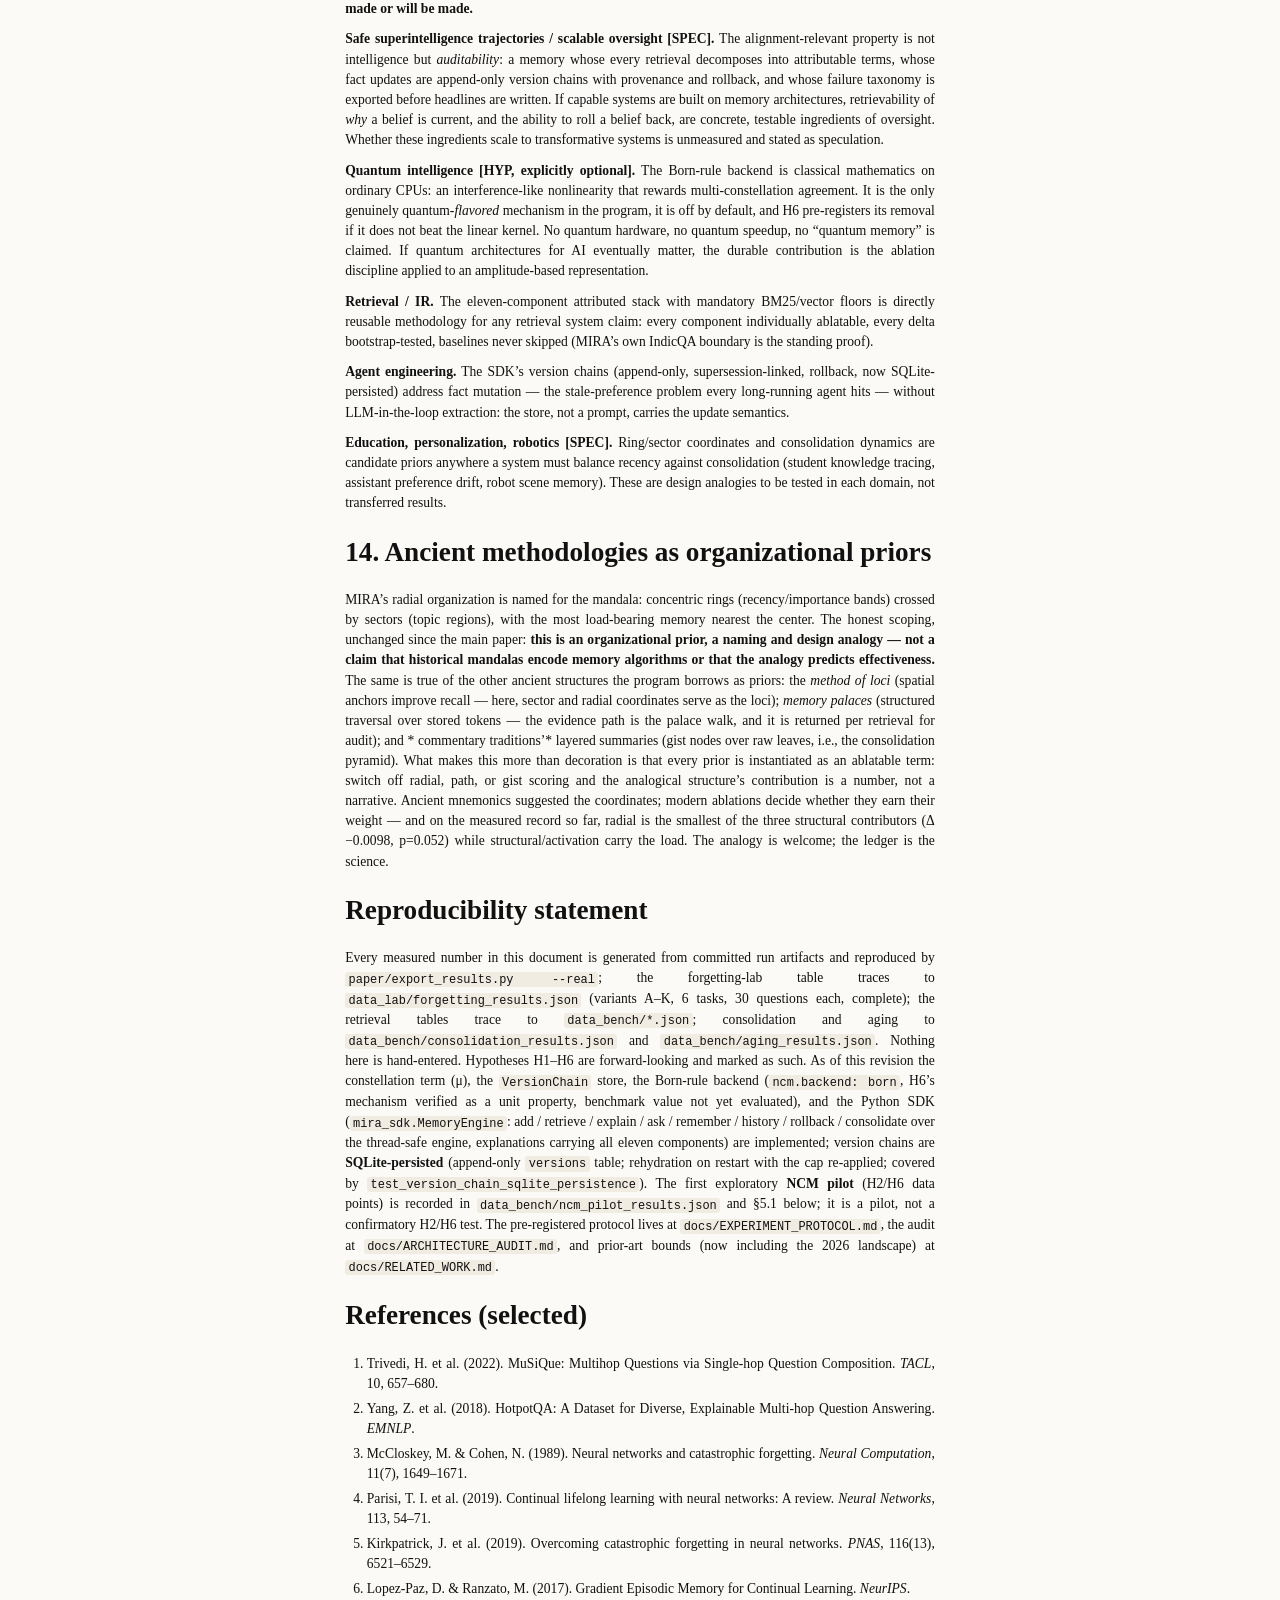
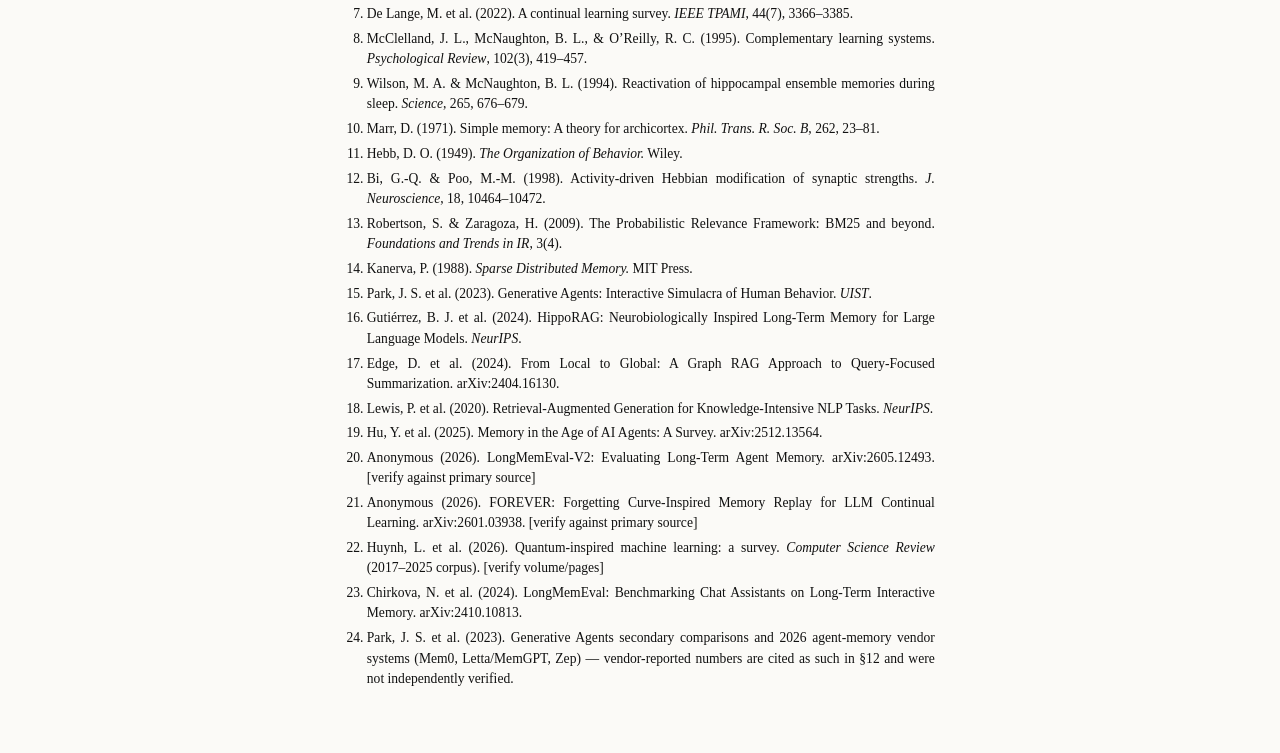
==== commit fc7ff140: "Persist version chains to SQLite, run the first NCM pilot, and extend the research program Close the" ====
--- a/paper/ncm_program.html
+++ b/paper/ncm_program.html
@@ -405,6 +405,81 @@
 gist abstraction [8][9] — implemented as retrieval dynamics, and it is
 the strongest existing evidence that dynamics can <em>target</em> what
 consolidates rather than merely rotting everything.</p>
+<h2 id="ncm-pilot-first-measured-data-points-exploratory">5.1 NCM pilot
+— first measured data points (exploratory)</h2>
+<p>Status per protocol: <strong>exploratory pilot, not a confirmatory
+H2/H6 test</strong> (n=150 MuSiQue questions, 1 seed, 83,290-node
+workspace, retrieval-level, paired questions). Artifact:
+<code>data_bench/ncm_pilot_results.json</code>; runner:
+<code>scripts/eval_ncm_pilot.py</code>. Sign convention: delta is full −
+variant (positive = variant worse).</p>
+<table>
+<colgroup>
+<col style="width: 20%" />
+<col style="width: 20%" />
+<col style="width: 20%" />
+<col style="width: 20%" />
+<col style="width: 20%" />
+</colgroup>
+<thead>
+<tr>
+<th>Condition</th>
+<th>MRR</th>
+<th>Recall@8</th>
+<th>Δ MRR vs full</th>
+<th>p (paired bootstrap)</th>
+</tr>
+</thead>
+<tbody>
+<tr>
+<td>full_mira (NCM off)</td>
+<td>0.6827</td>
+<td>0.2773</td>
+<td>—</td>
+<td>—</td>
+</tr>
+<tr>
+<td>ncm_linear (constellations on, linear kernel)</td>
+<td>0.6859</td>
+<td>0.2776</td>
+<td>−0.0032 (NCM slightly better)</td>
+<td>0.594</td>
+</tr>
+<tr>
+<td>ncm_born (Born-rule kernel, H6)</td>
+<td>0.6300</td>
+<td>0.2544</td>
+<td>+0.0528 (Born worse)</td>
+<td>0.0046</td>
+</tr>
+</tbody>
+</table>
+<p>Reading, with the pre-registered lens intact:</p>
+<ul>
+<li><strong>H2 pilot.</strong> The constellation term at default K=3
+top-2 membership is <em>neutral</em> on MuSiQue: +0.0032 MRR, p=0.59. It
+does not help multi-hop ranking at this scale, and it does not hurt. H2
+stays alive only because the K-sweep (K=1 degenerate vs K∈{2,3}) — the
+axis H2 actually predicts — has not been run; a neutral full-K result is
+exactly what H2’s rejection condition anticipates if the sweep also
+shows no K-dependent structure.</li>
+<li><strong>H6 pilot.</strong> The Born-rule kernel is <em>significantly
+worse</em> than both the linear kernel and the baseline (p=0.0046). This
+is the first (pilot-scale) evidence <strong>against</strong> the
+interference hypothesis on unambiguous single-domain queries —
+consistent with the mechanism: the square amplifies multi-constellation
+agreement, which MuSiQue’s 2-hop questions do not reward. H6’s home
+benchmark is <em>ambiguous, multi-context queries</em>; if the Born
+kernel does not win there either, H6 is rejected and the backend is
+removed, exactly as pre-registered.</li>
+<li><strong>Cost.</strong> Constellation fit adds ~60 s per pipeline
+build at 83k nodes (k-means, capped at 64 constellations) and no
+measurable per-query latency change. Within the §8 resource envelope,
+but only justified if a K-sweep result ever justifies the term.</li>
+</ul>
+<p>No claim beyond these numbers is made. The confirmatory H2/H6 runs at
+full protocol n and seeds remain the gate for anything the program says
+about constellations.</p>
 <h1 id="mira-ncm-architecture-and-formalization">6. MIRA-NCM:
 architecture and formalization</h1>
 <pre><code>                 MIRA (existing, preserved as ablation baseline)
@@ -680,6 +755,108 @@
 a defensible niche precisely because every retrieval is auditable and
 every claim reproducible. Local → SDK → optional managed deployment, in
 that order, and only after the benchmarks justify the engineering.</p>
+<h1 id="the-2026-landscape-live-search-oct-2026">12. The 2026 landscape
+(live search, Oct 2026)</h1>
+<p>A live survey of the 2025–2026 agent-memory field (sources in
+<code>docs/RELATED_WORK.md</code>; every arXiv ID there is to be
+spot-checked against the primary source before publication) locates
+MIRA-NCM precisely. The field has consolidated around LLM-driven
+extraction pipelines over unattributed vector stores: Mem0 runs
+ADD/UPDATE/DELETE/NOOP extraction ops over a vector index
+(vendor-reported 93.4% LongMemEval — not independently verified),
+Letta/MemGPT page context, and Zep, Cognee, and Supermemory occupy
+adjacent niches. Benchmarks have matured and saturated: LongMemEval and
+LongMemEval-V2 (arXiv 2605.12493) standardize long-horizon
+conversational memory; BEAM pushes to 10⁶–10⁷ records; and public
+disputes over 100%-LoCoMo marketing claims show the numbers themselves
+becoming unreliable currency. In continual learning, forgetting-
+curve-scheduled replay (FOREVER, arXiv 2601.03938) and the documented
+failure of generic remedies against spurious forgetting both support the
+program’s core design bet: forgetting must be measured <em>jointly with
+capability</em> for the specific system at hand. In quantum-inspired ML,
+the first dedicated QiML survey (tensor networks, amplitude encodings,
+Born-rule probabilities in classical models) confirms that the H6
+mechanism — a classical Born-rule kernel — is a recognized computational
+representation, while no found work applies Born-rule kernels to
+persistent-memory retrieval scoring with per-term ablation.</p>
+<p><strong>The gap MIRA-NCM targets is therefore not “another memory
+system” but the two properties the 2026 mainstream lacks: store-side
+structure whose every term is measurable and removable, and forgetting
+evaluated jointly with capability under a frozen LLM.</strong> This is a
+positioning claim, not a superiority claim; it stands or falls with the
+H2/H6 measurements.</p>
+<h1 id="relevance-map-what-this-program-offers-adjacent-ai-domains">13.
+Relevance map: what this program offers adjacent AI domains</h1>
+<p>Each item is scoped by the §3 taxonomy. The honest claim in every
+case is about <em>mechanisms and measurements MIRA-NCM contributes</em>,
+never about solving the host field’s open problems.</p>
+<p><strong>Continual learning / catastrophic forgetting
+[ENG→HYP].</strong> The forgetting lab’s central methodological move —
+score forgetting jointly with ranking quality, because a weak system
+trivially “wins” retention alone — transfers directly to weight-space
+continual learning, where spurious-forgetting results show generic
+remedies failing. MIRA-NCM’s contribution is the measurement discipline
+and the frozen-LLM interference protocol, not a cure: <strong>no claim
+that any mechanism here “solves catastrophic forgetting” is made or will
+be made.</strong></p>
+<p><strong>Safe superintelligence trajectories / scalable oversight
+[SPEC].</strong> The alignment-relevant property is not intelligence but
+<em>auditability</em>: a memory whose every retrieval decomposes into
+attributable terms, whose fact updates are append-only version chains
+with provenance and rollback, and whose failure taxonomy is exported
+before headlines are written. If capable systems are built on memory
+architectures, retrievability of <em>why</em> a belief is current, and
+the ability to roll a belief back, are concrete, testable ingredients of
+oversight. Whether these ingredients scale to transformative systems is
+unmeasured and stated as speculation.</p>
+<p><strong>Quantum intelligence [HYP, explicitly optional].</strong> The
+Born-rule backend is classical mathematics on ordinary CPUs: an
+interference-like nonlinearity that rewards multi-constellation
+agreement. It is the only genuinely quantum-<em>flavored</em> mechanism
+in the program, it is off by default, and H6 pre-registers its removal
+if it does not beat the linear kernel. No quantum hardware, no quantum
+speedup, no “quantum memory” is claimed. If quantum architectures for AI
+eventually matter, the durable contribution is the ablation discipline
+applied to an amplitude-based representation.</p>
+<p><strong>Retrieval / IR.</strong> The eleven-component attributed
+stack with mandatory BM25/vector floors is directly reusable methodology
+for any retrieval system claim: every component individually ablatable,
+every delta bootstrap-tested, baselines never skipped (MIRA’s own
+IndicQA boundary is the standing proof).</p>
+<p><strong>Agent engineering.</strong> The SDK’s version chains
+(append-only, supersession-linked, rollback, now SQLite-persisted)
+address fact mutation — the stale-preference problem every long-running
+agent hits — without LLM-in-the-loop extraction: the store, not a
+prompt, carries the update semantics.</p>
+<p><strong>Education, personalization, robotics [SPEC].</strong>
+Ring/sector coordinates and consolidation dynamics are candidate priors
+anywhere a system must balance recency against consolidation (student
+knowledge tracing, assistant preference drift, robot scene memory).
+These are design analogies to be tested in each domain, not transferred
+results.</p>
+<h1 id="ancient-methodologies-as-organizational-priors">14. Ancient
+methodologies as organizational priors</h1>
+<p>MIRA’s radial organization is named for the mandala: concentric rings
+(recency/importance bands) crossed by sectors (topic regions), with the
+most load-bearing memory nearest the center. The honest scoping,
+unchanged since the main paper: <strong>this is an organizational prior,
+a naming and design analogy — not a claim that historical mandalas
+encode memory algorithms or that the analogy predicts
+effectiveness.</strong> The same is true of the other ancient structures
+the program borrows as priors: the <em>method of loci</em> (spatial
+anchors improve recall — here, sector and radial coordinates serve as
+the loci); <em>memory palaces</em> (structured traversal over stored
+tokens — the evidence path is the palace walk, and it is returned per
+retrieval for audit); and * commentary traditions’* layered summaries
+(gist nodes over raw leaves, i.e., the consolidation pyramid). What
+makes this more than decoration is that every prior is instantiated as
+an ablatable term: switch off radial, path, or gist scoring and the
+analogical structure’s contribution is a number, not a narrative.
+Ancient mnemonics suggested the coordinates; modern ablations decide
+whether they earn their weight — and on the measured record so far,
+radial is the smallest of the three structural contributors (Δ −0.0098,
+p=0.052) while structural/activation carry the load. The analogy is
+welcome; the ledger is the science.</p>
 <h1 id="reproducibility-statement">Reproducibility statement</h1>
 <p>Every measured number in this document is generated from committed
 run artifacts and reproduced by
@@ -696,14 +873,17 @@
 property, benchmark value not yet evaluated), and the Python SDK
 (<code>mira_sdk.MemoryEngine</code>: add / retrieve / explain / ask /
 remember / history / rollback / consolidate over the thread-safe engine,
-explanations carrying all eleven components) are <strong>implemented but
-not yet evaluated</strong> — no benchmark result is claimed for any of
-them (<code>tests/test_ncm.py</code> and
-<code>tests/test_quantum_sdk.py</code> cover mechanics and the
-default-off invariance only). The pre-registered protocol lives at
-<code>docs/EXPERIMENT_PROTOCOL.md</code>, the audit at
-<code>docs/ARCHITECTURE_AUDIT.md</code>, and prior-art bounds at
-<code>docs/RELATED_WORK.md</code>.</p>
+explanations carrying all eleven components) are implemented; version
+chains are <strong>SQLite-persisted</strong> (append-only
+<code>versions</code> table; rehydration on restart with the cap
+re-applied; covered by
+<code>test_version_chain_sqlite_persistence</code>). The first
+exploratory <strong>NCM pilot</strong> (H2/H6 data points) is recorded
+in <code>data_bench/ncm_pilot_results.json</code> and §5.1 below; it is
+a pilot, not a confirmatory H2/H6 test. The pre-registered protocol
+lives at <code>docs/EXPERIMENT_PROTOCOL.md</code>, the audit at
+<code>docs/ARCHITECTURE_AUDIT.md</code>, and prior-art bounds (now
+including the 2026 landscape) at <code>docs/RELATED_WORK.md</code>.</p>
 <h1 id="references-selected">References (selected)</h1>
 <ol type="1">
 <li>Trivedi, H. et al. (2022). MuSiQue: Multihop Questions via
@@ -747,6 +927,22 @@
 to Query-Focused Summarization. arXiv:2404.16130.</li>
 <li>Lewis, P. et al. (2020). Retrieval-Augmented Generation for
 Knowledge-Intensive NLP Tasks. <em>NeurIPS</em>.</li>
+<li>Hu, Y. et al. (2025). Memory in the Age of AI Agents: A Survey.
+arXiv:2512.13564.</li>
+<li>Anonymous (2026). LongMemEval-V2: Evaluating Long-Term Agent Memory.
+arXiv:2605.12493. [verify against primary source]</li>
+<li>Anonymous (2026). FOREVER: Forgetting Curve-Inspired Memory Replay
+for LLM Continual Learning. arXiv:2601.03938. [verify against primary
+source]</li>
+<li>Huynh, L. et al. (2026). Quantum-inspired machine learning: a
+survey. <em>Computer Science Review</em> (2017–2025 corpus). [verify
+volume/pages]</li>
+<li>Chirkova, N. et al. (2024). LongMemEval: Benchmarking Chat
+Assistants on Long-Term Interactive Memory. arXiv:2410.10813.</li>
+<li>Park, J. S. et al. (2023). Generative Agents secondary comparisons
+and 2026 agent-memory vendor systems (Mem0, Letta/MemGPT, Zep) —
+vendor-reported numbers are cited as such in §12 and were not
+independently verified.</li>
 </ol>
 
 </body></html>
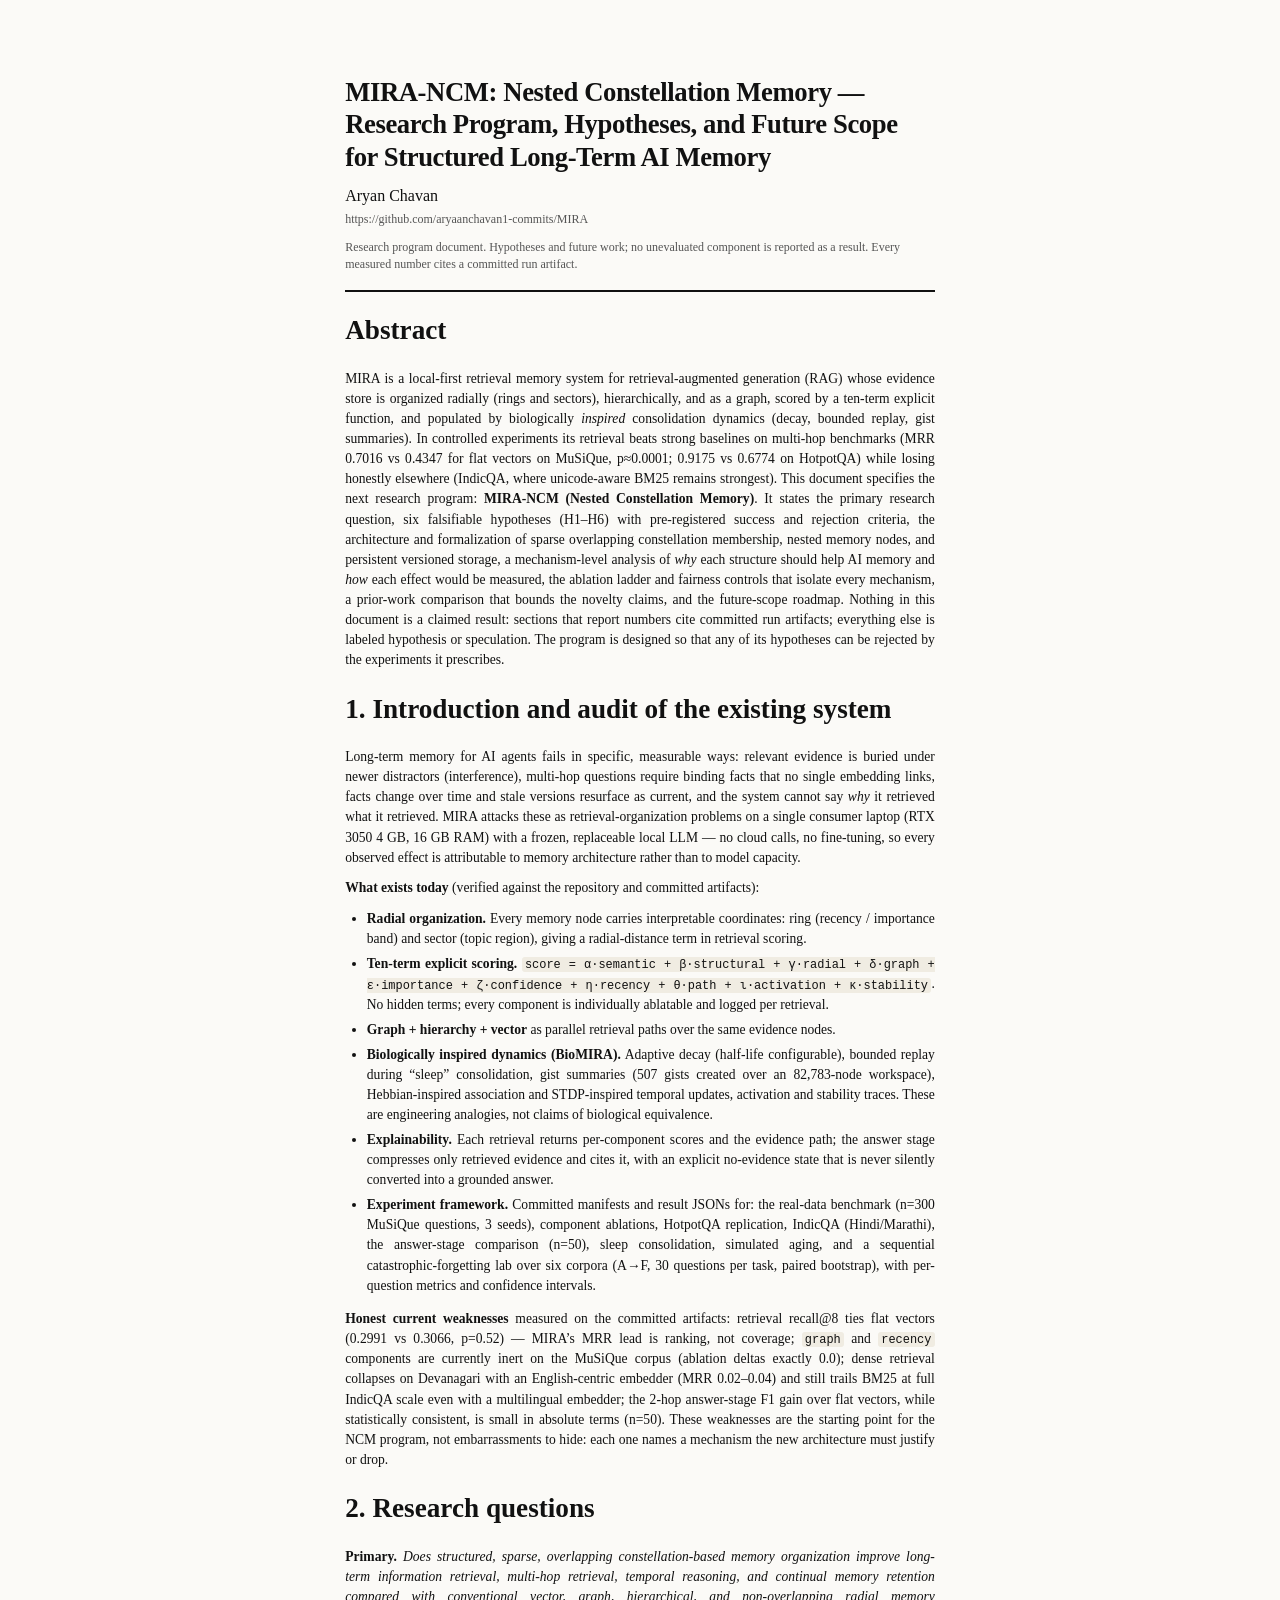
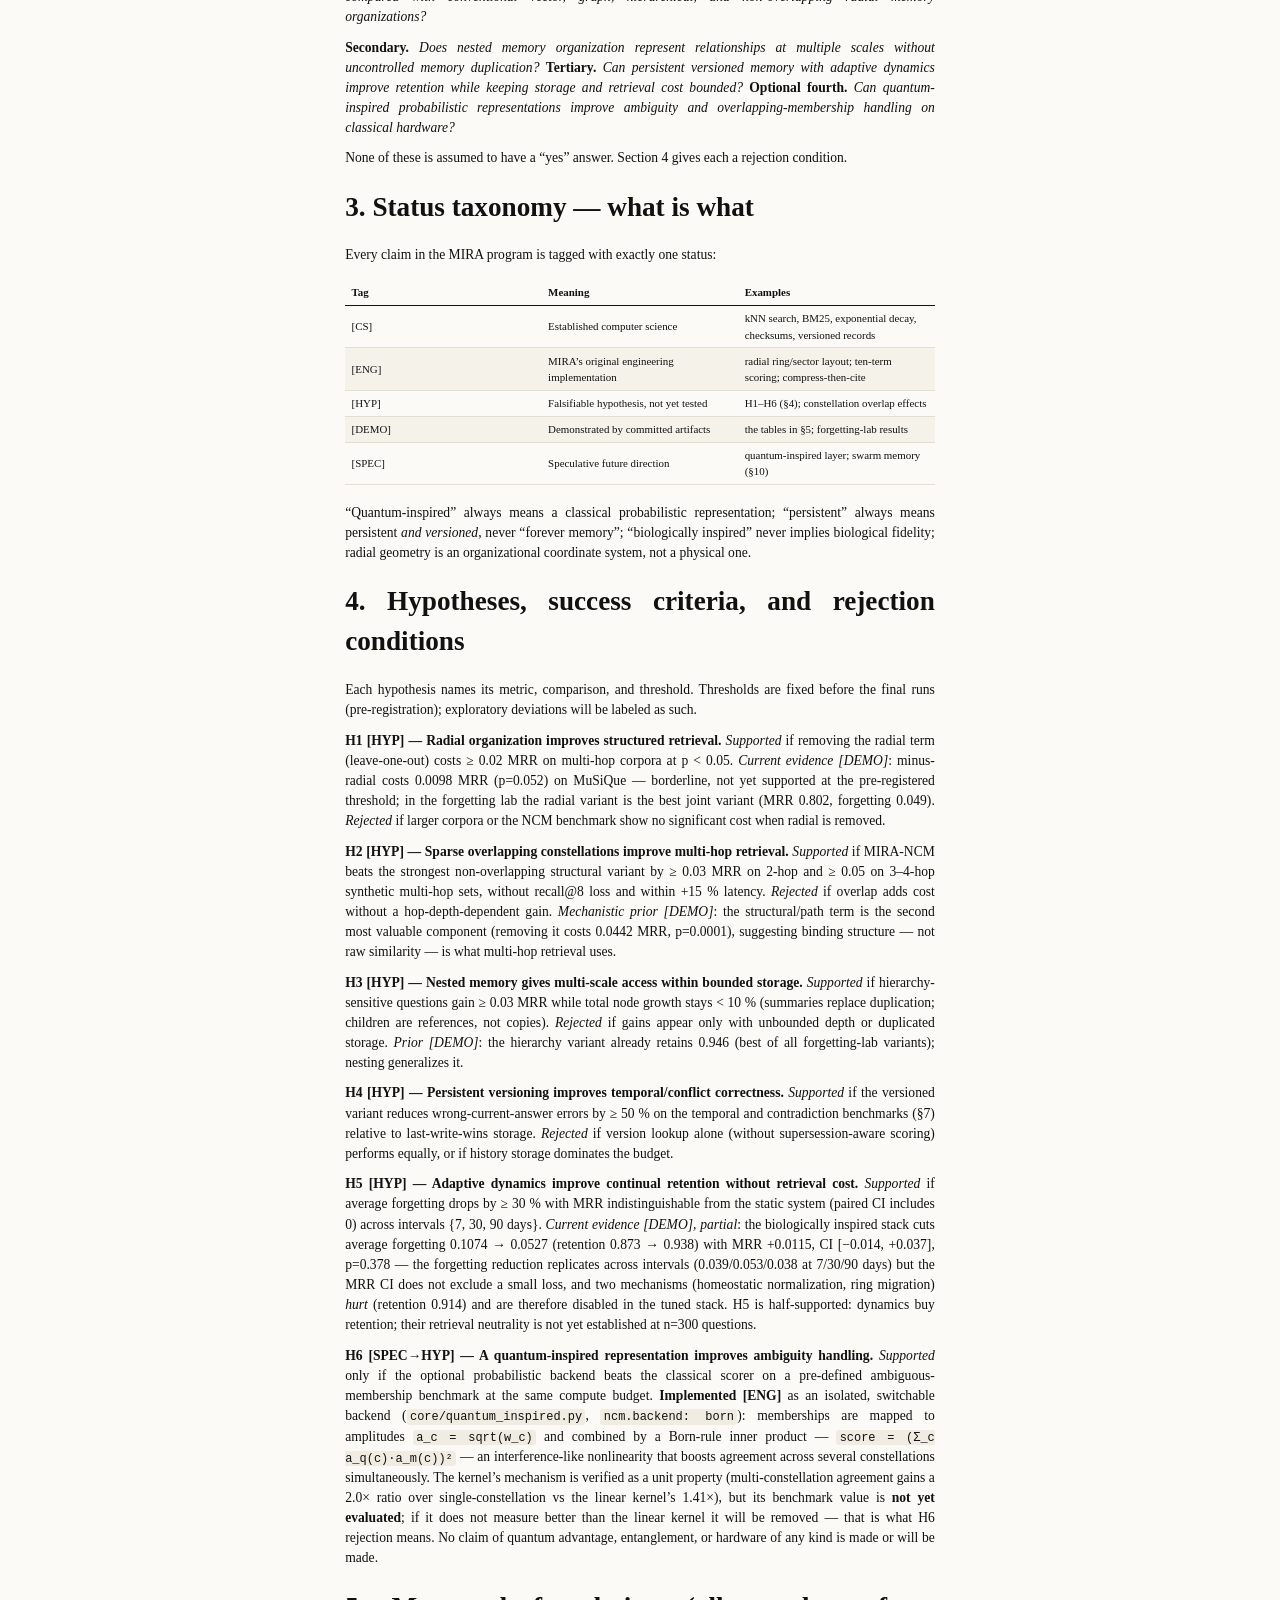
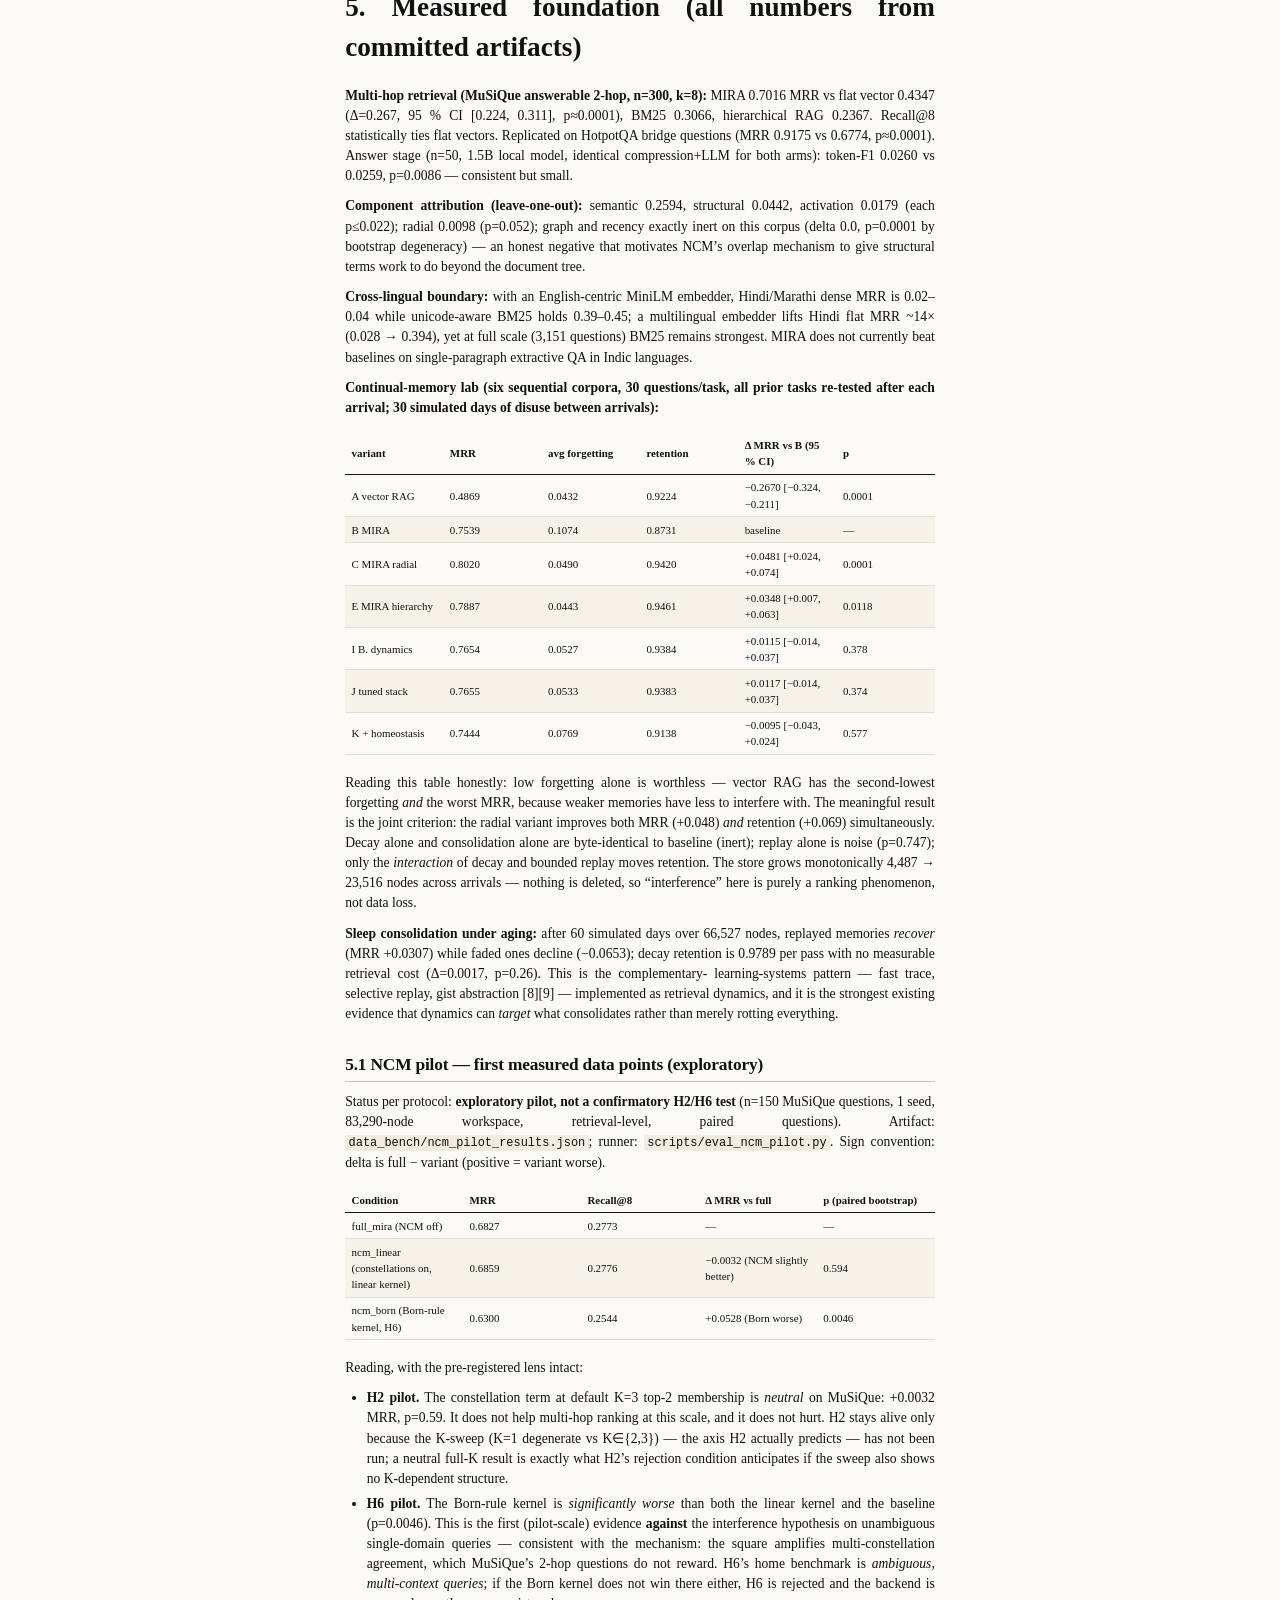
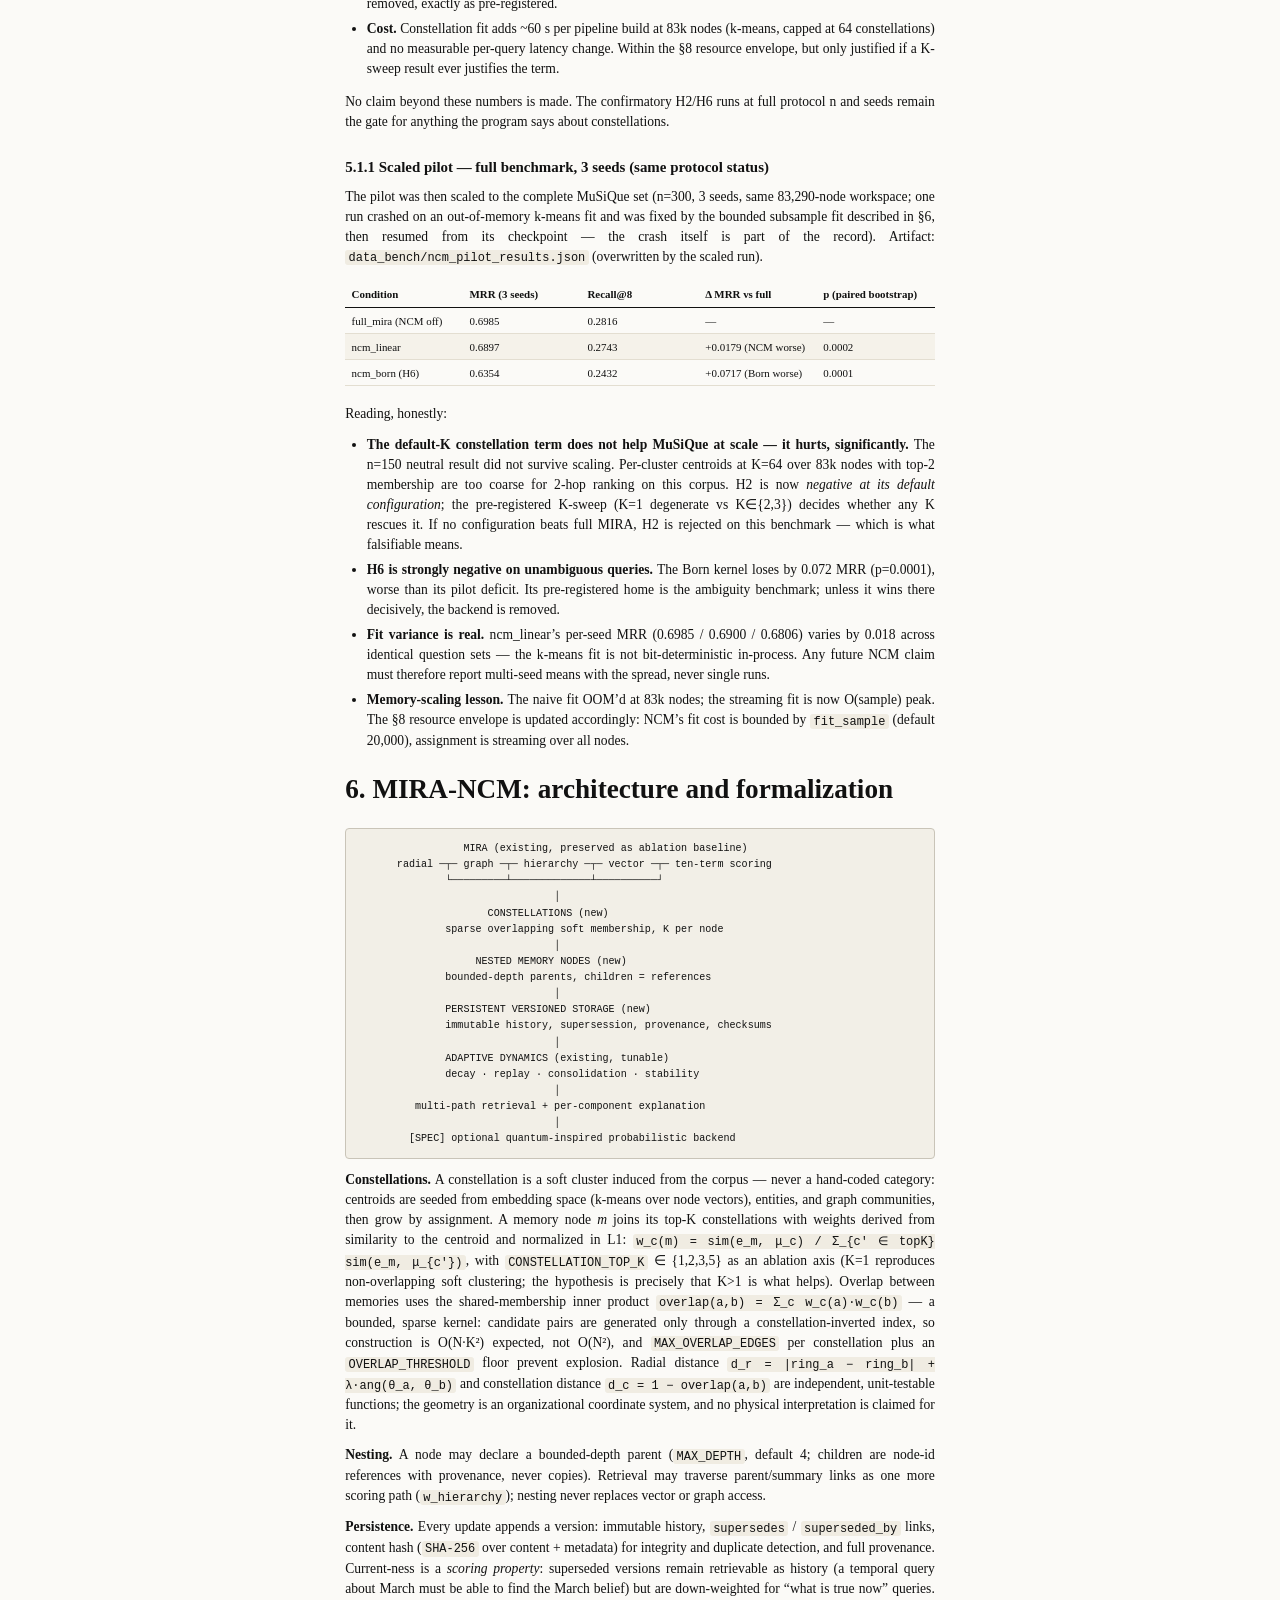
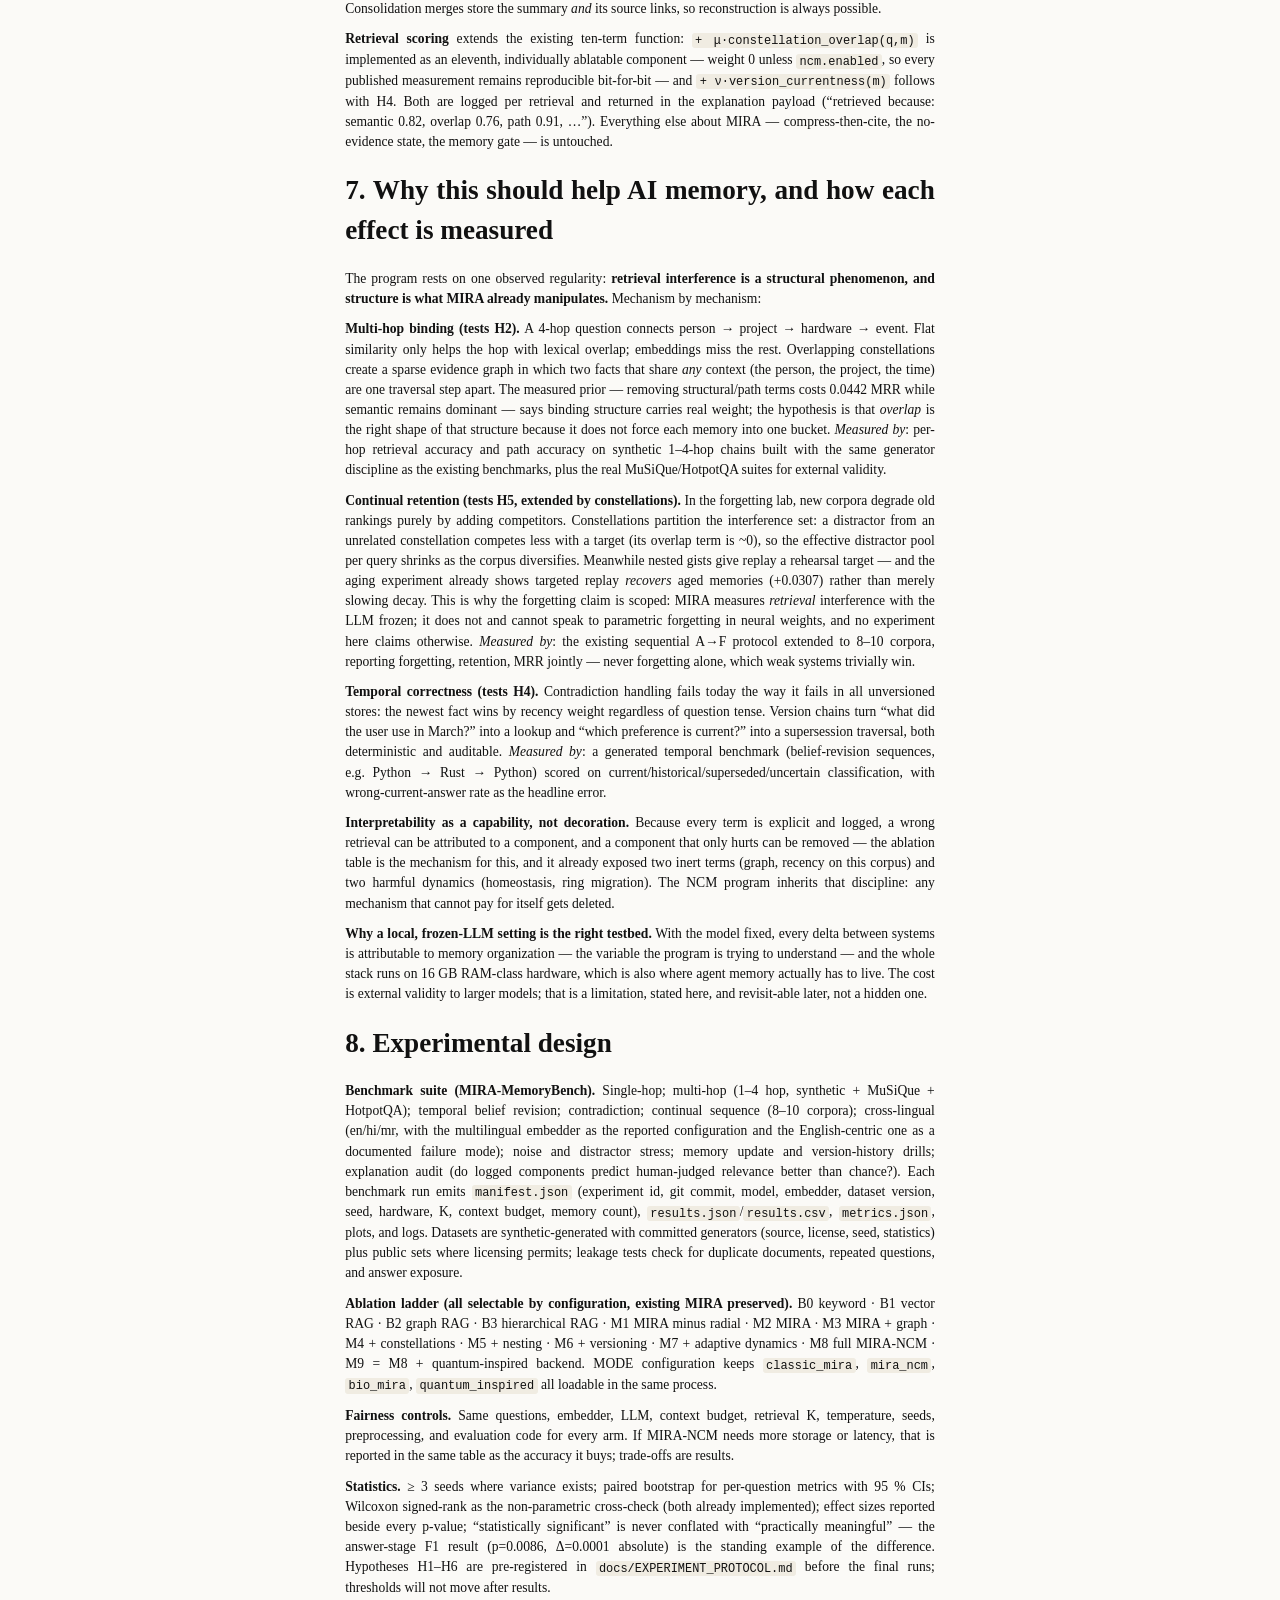
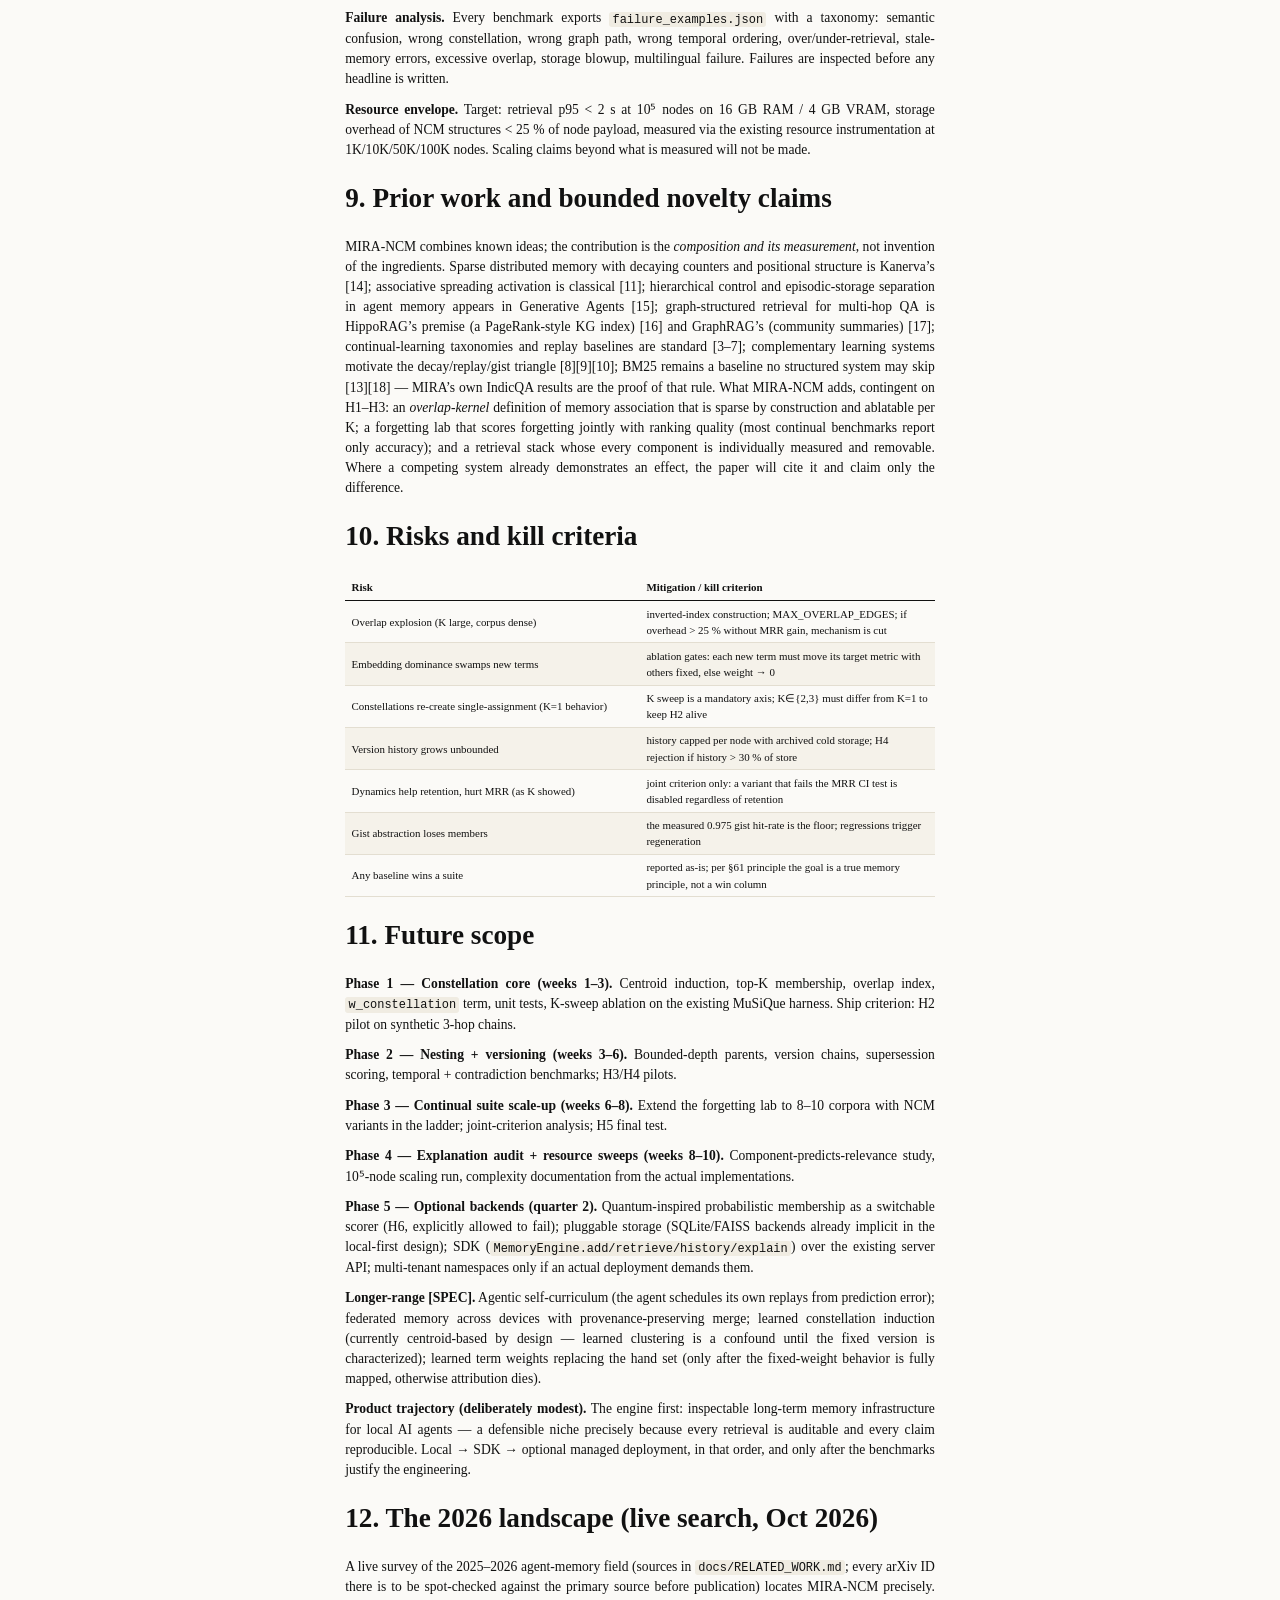
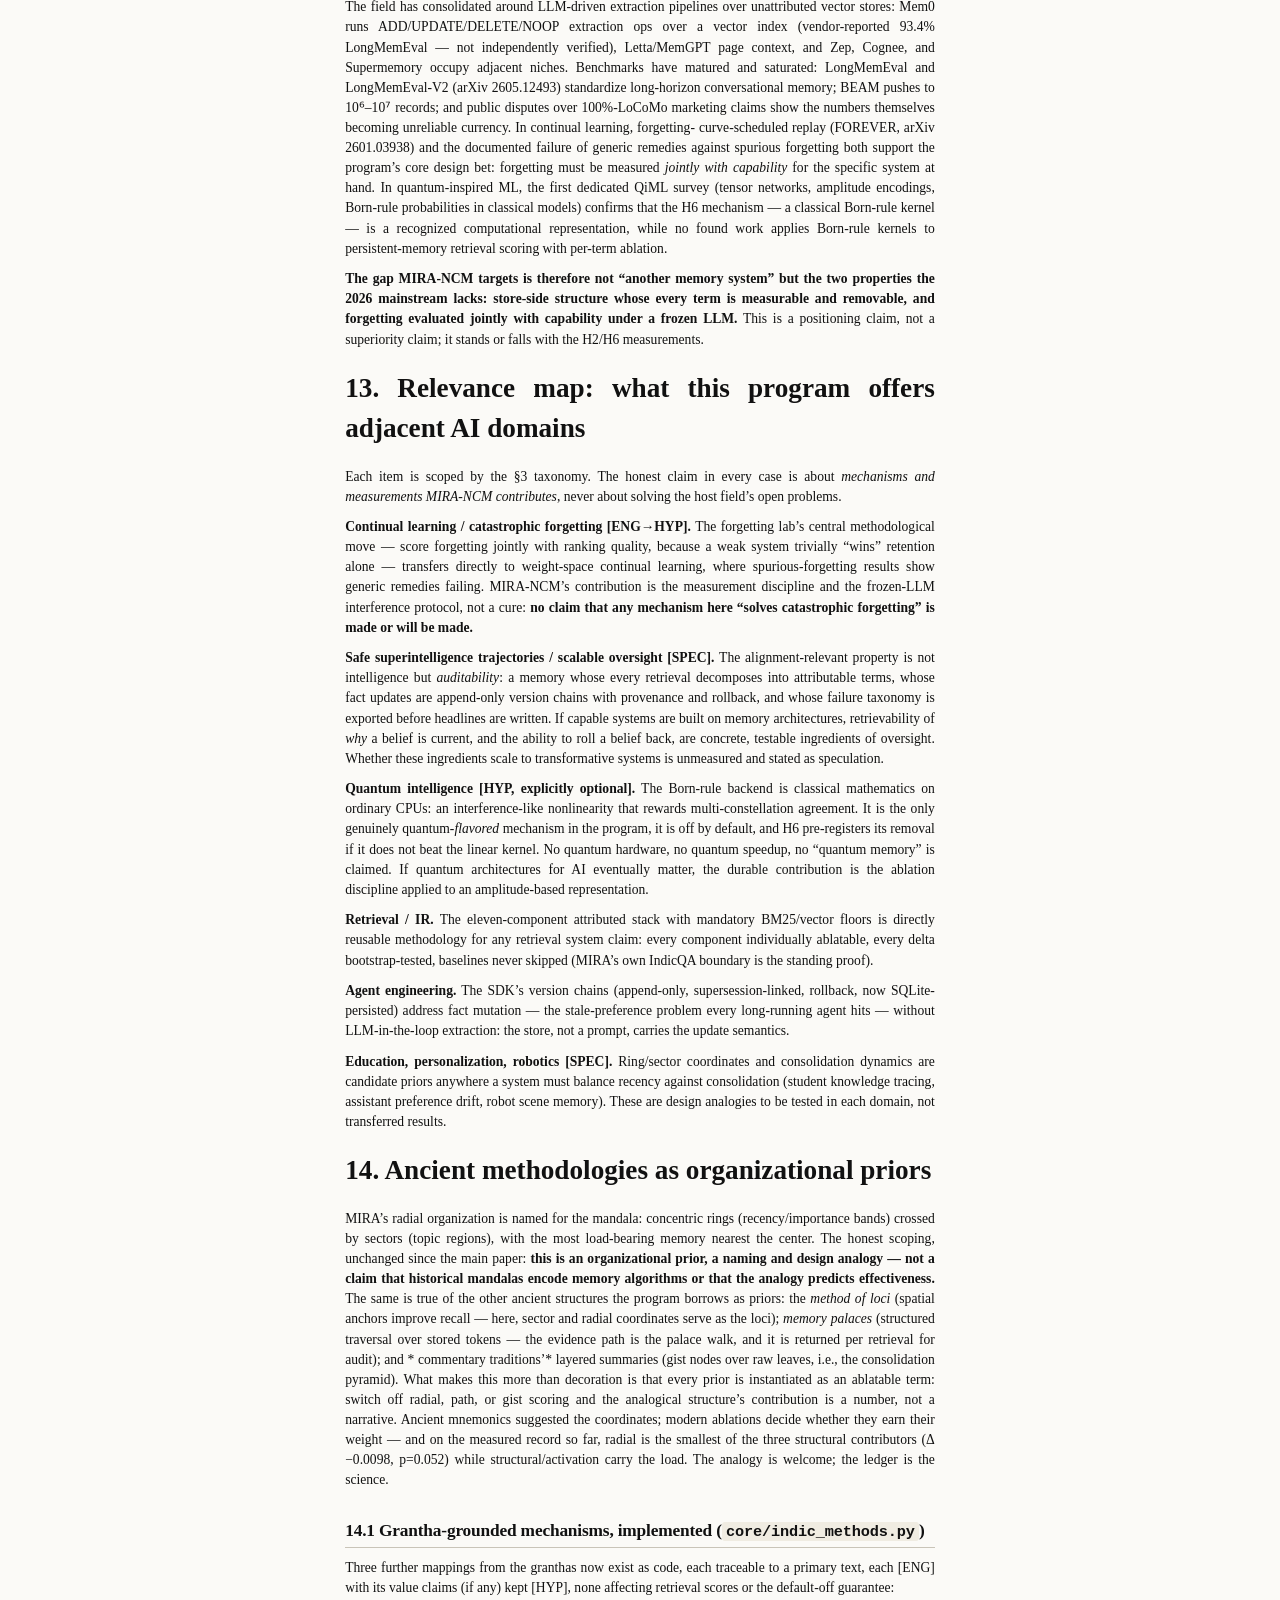
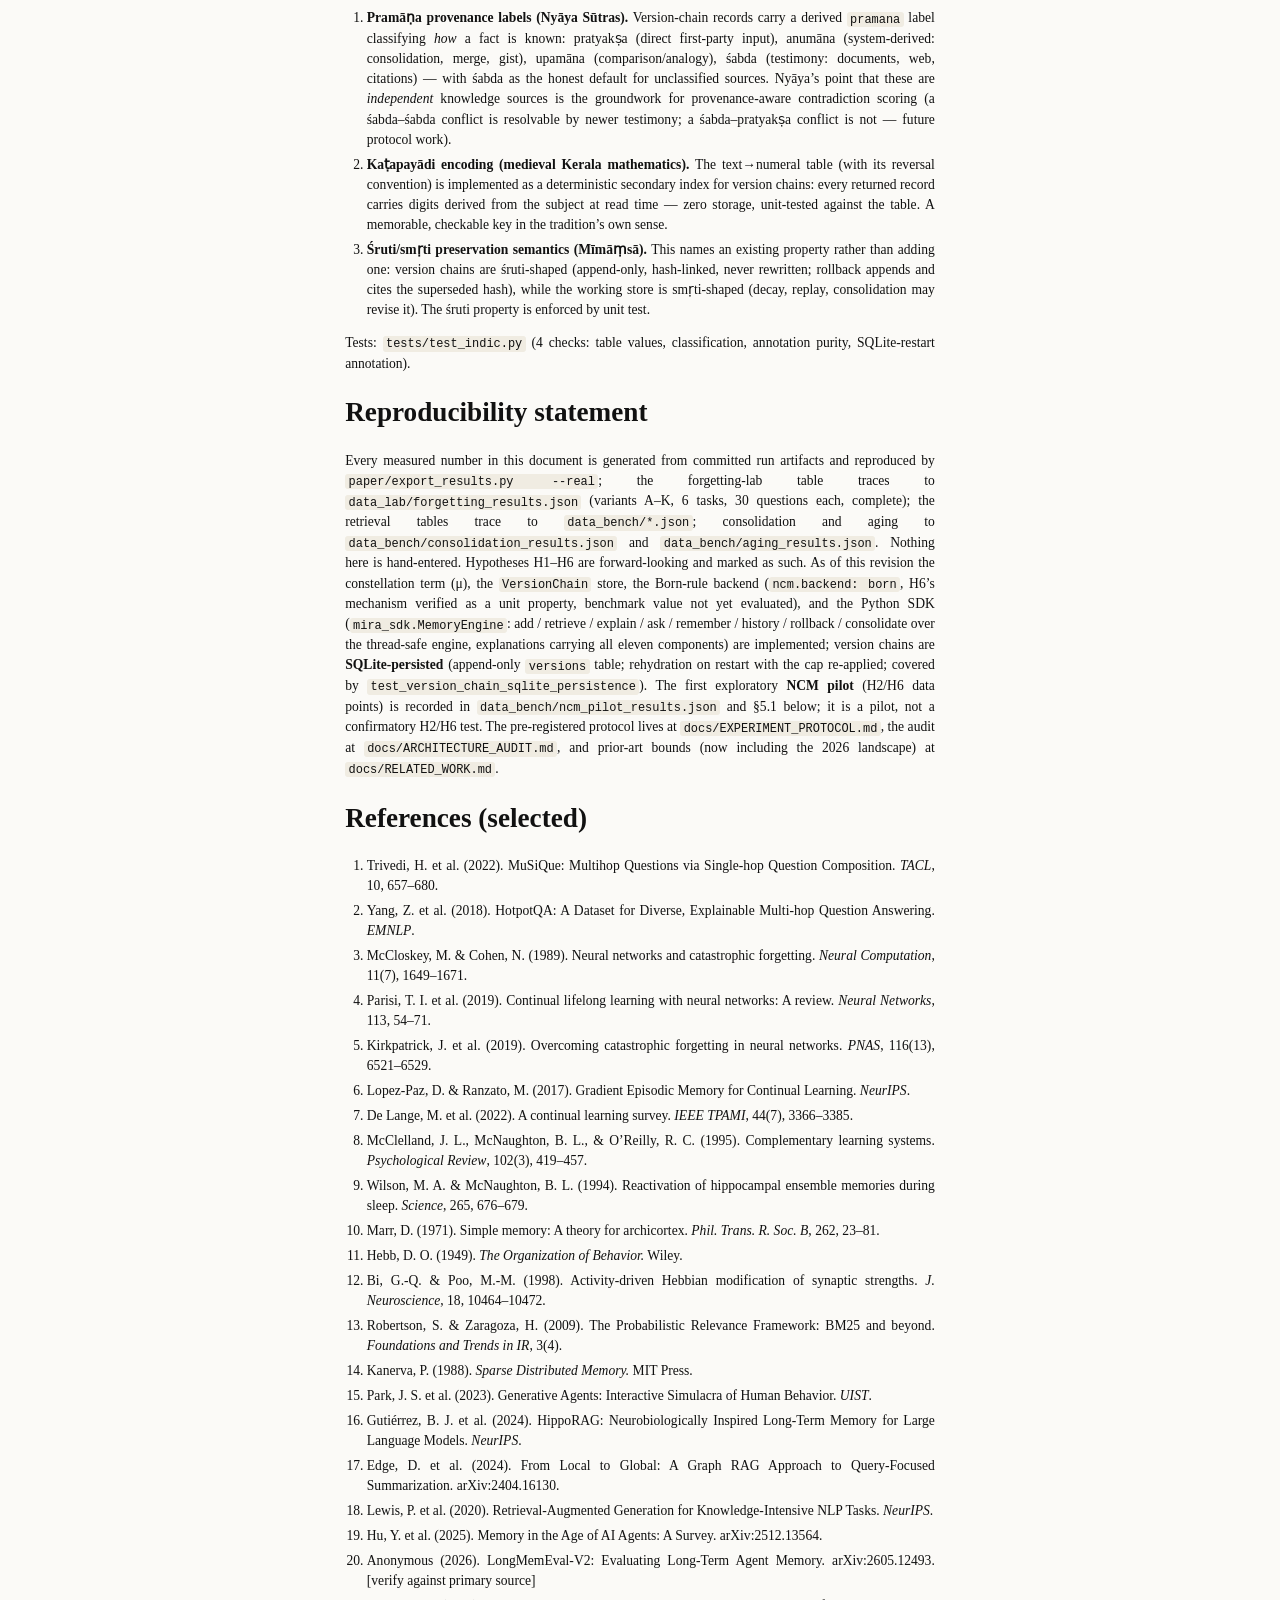
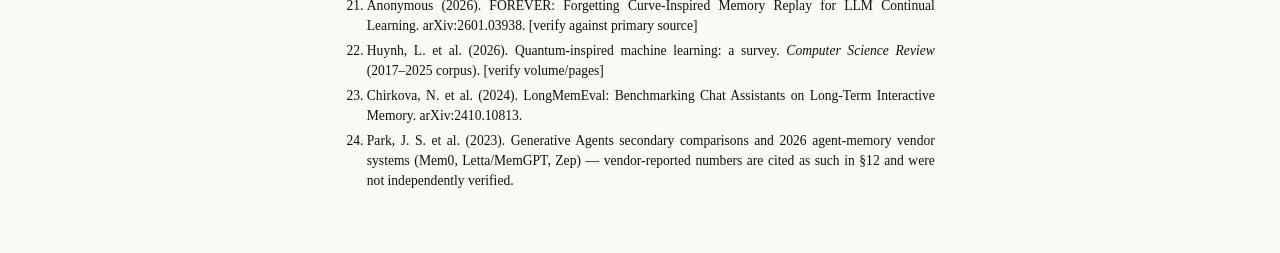
==== commit 2f691348: "Scale the NCM pilot to 3 seeds, bound the k-means fit, and implement grantha-grounded methods The sc" ====
--- a/paper/ncm_program.html
+++ b/paper/ncm_program.html
@@ -480,6 +480,80 @@
 <p>No claim beyond these numbers is made. The confirmatory H2/H6 runs at
 full protocol n and seeds remain the gate for anything the program says
 about constellations.</p>
+<h3 id="scaled-pilot-full-benchmark-3-seeds-same-protocol-status">5.1.1
+Scaled pilot — full benchmark, 3 seeds (same protocol status)</h3>
+<p>The pilot was then scaled to the complete MuSiQue set (n=300, 3
+seeds, same 83,290-node workspace; one run crashed on an out-of-memory
+k-means fit and was fixed by the bounded subsample fit described in §6,
+then resumed from its checkpoint — the crash itself is part of the
+record). Artifact: <code>data_bench/ncm_pilot_results.json</code>
+(overwritten by the scaled run).</p>
+<table>
+<colgroup>
+<col style="width: 20%" />
+<col style="width: 20%" />
+<col style="width: 20%" />
+<col style="width: 20%" />
+<col style="width: 20%" />
+</colgroup>
+<thead>
+<tr>
+<th>Condition</th>
+<th>MRR (3 seeds)</th>
+<th>Recall@8</th>
+<th>Δ MRR vs full</th>
+<th>p (paired bootstrap)</th>
+</tr>
+</thead>
+<tbody>
+<tr>
+<td>full_mira (NCM off)</td>
+<td>0.6985</td>
+<td>0.2816</td>
+<td>—</td>
+<td>—</td>
+</tr>
+<tr>
+<td>ncm_linear</td>
+<td>0.6897</td>
+<td>0.2743</td>
+<td>+0.0179 (NCM worse)</td>
+<td>0.0002</td>
+</tr>
+<tr>
+<td>ncm_born (H6)</td>
+<td>0.6354</td>
+<td>0.2432</td>
+<td>+0.0717 (Born worse)</td>
+<td>0.0001</td>
+</tr>
+</tbody>
+</table>
+<p>Reading, honestly:</p>
+<ul>
+<li><strong>The default-K constellation term does not help MuSiQue at
+scale — it hurts, significantly.</strong> The n=150 neutral result did
+not survive scaling. Per-cluster centroids at K=64 over 83k nodes with
+top-2 membership are too coarse for 2-hop ranking on this corpus. H2 is
+now <em>negative at its default configuration</em>; the pre-registered
+K-sweep (K=1 degenerate vs K∈{2,3}) decides whether any K rescues it. If
+no configuration beats full MIRA, H2 is rejected on this benchmark —
+which is what falsifiable means.</li>
+<li><strong>H6 is strongly negative on unambiguous queries.</strong> The
+Born kernel loses by 0.072 MRR (p=0.0001), worse than its pilot deficit.
+Its pre-registered home is the ambiguity benchmark; unless it wins there
+decisively, the backend is removed.</li>
+<li><strong>Fit variance is real.</strong> ncm_linear’s per-seed MRR
+(0.6985 / 0.6900 / 0.6806) varies by 0.018 across identical question
+sets — the k-means fit is not bit-deterministic in-process. Any future
+NCM claim must therefore report multi-seed means with the spread, never
+single runs.</li>
+<li><strong>Memory-scaling lesson.</strong> The naive fit OOM’d at 83k
+nodes; the streaming fit is now O(sample) peak. The §8 resource envelope
+is updated accordingly: NCM’s fit cost is bounded by
+<code>fit_sample</code> (default 20,000), assignment is streaming over
+all nodes.</li>
+</ul>
 <h1 id="mira-ncm-architecture-and-formalization">6. MIRA-NCM:
 architecture and formalization</h1>
 <pre><code>                 MIRA (existing, preserved as ablation baseline)
@@ -857,6 +931,40 @@
 radial is the smallest of the three structural contributors (Δ −0.0098,
 p=0.052) while structural/activation carry the load. The analogy is
 welcome; the ledger is the science.</p>
+<h2
+id="grantha-grounded-mechanisms-implemented-coreindic_methods.py">14.1
+Grantha-grounded mechanisms, implemented
+(<code>core/indic_methods.py</code>)</h2>
+<p>Three further mappings from the granthas now exist as code, each
+traceable to a primary text, each [ENG] with its value claims (if any)
+kept [HYP], none affecting retrieval scores or the default-off
+guarantee:</p>
+<ol type="1">
+<li><strong>Pramāṇa provenance labels (Nyāya Sūtras).</strong>
+Version-chain records carry a derived <code>pramana</code> label
+classifying <em>how</em> a fact is known: pratyakṣa (direct first-party
+input), anumāna (system-derived: consolidation, merge, gist), upamāna
+(comparison/analogy), śabda (testimony: documents, web, citations) —
+with śabda as the honest default for unclassified sources. Nyāya’s point
+that these are <em>independent</em> knowledge sources is the groundwork
+for provenance-aware contradiction scoring (a śabda–śabda conflict is
+resolvable by newer testimony; a śabda–pratyakṣa conflict is not —
+future protocol work).</li>
+<li><strong>Kaṭapayādi encoding (medieval Kerala mathematics).</strong>
+The text→numeral table (with its reversal convention) is implemented as
+a deterministic secondary index for version chains: every returned
+record carries digits derived from the subject at read time — zero
+storage, unit-tested against the table. A memorable, checkable key in
+the tradition’s own sense.</li>
+<li><strong>Śruti/smṛti preservation semantics (Mīmāṃsā).</strong> This
+names an existing property rather than adding one: version chains are
+śruti-shaped (append-only, hash-linked, never rewritten; rollback
+appends and cites the superseded hash), while the working store is
+smṛti-shaped (decay, replay, consolidation may revise it). The śruti
+property is enforced by unit test.</li>
+</ol>
+<p>Tests: <code>tests/test_indic.py</code> (4 checks: table values,
+classification, annotation purity, SQLite-restart annotation).</p>
 <h1 id="reproducibility-statement">Reproducibility statement</h1>
 <p>Every measured number in this document is generated from committed
 run artifacts and reproduced by
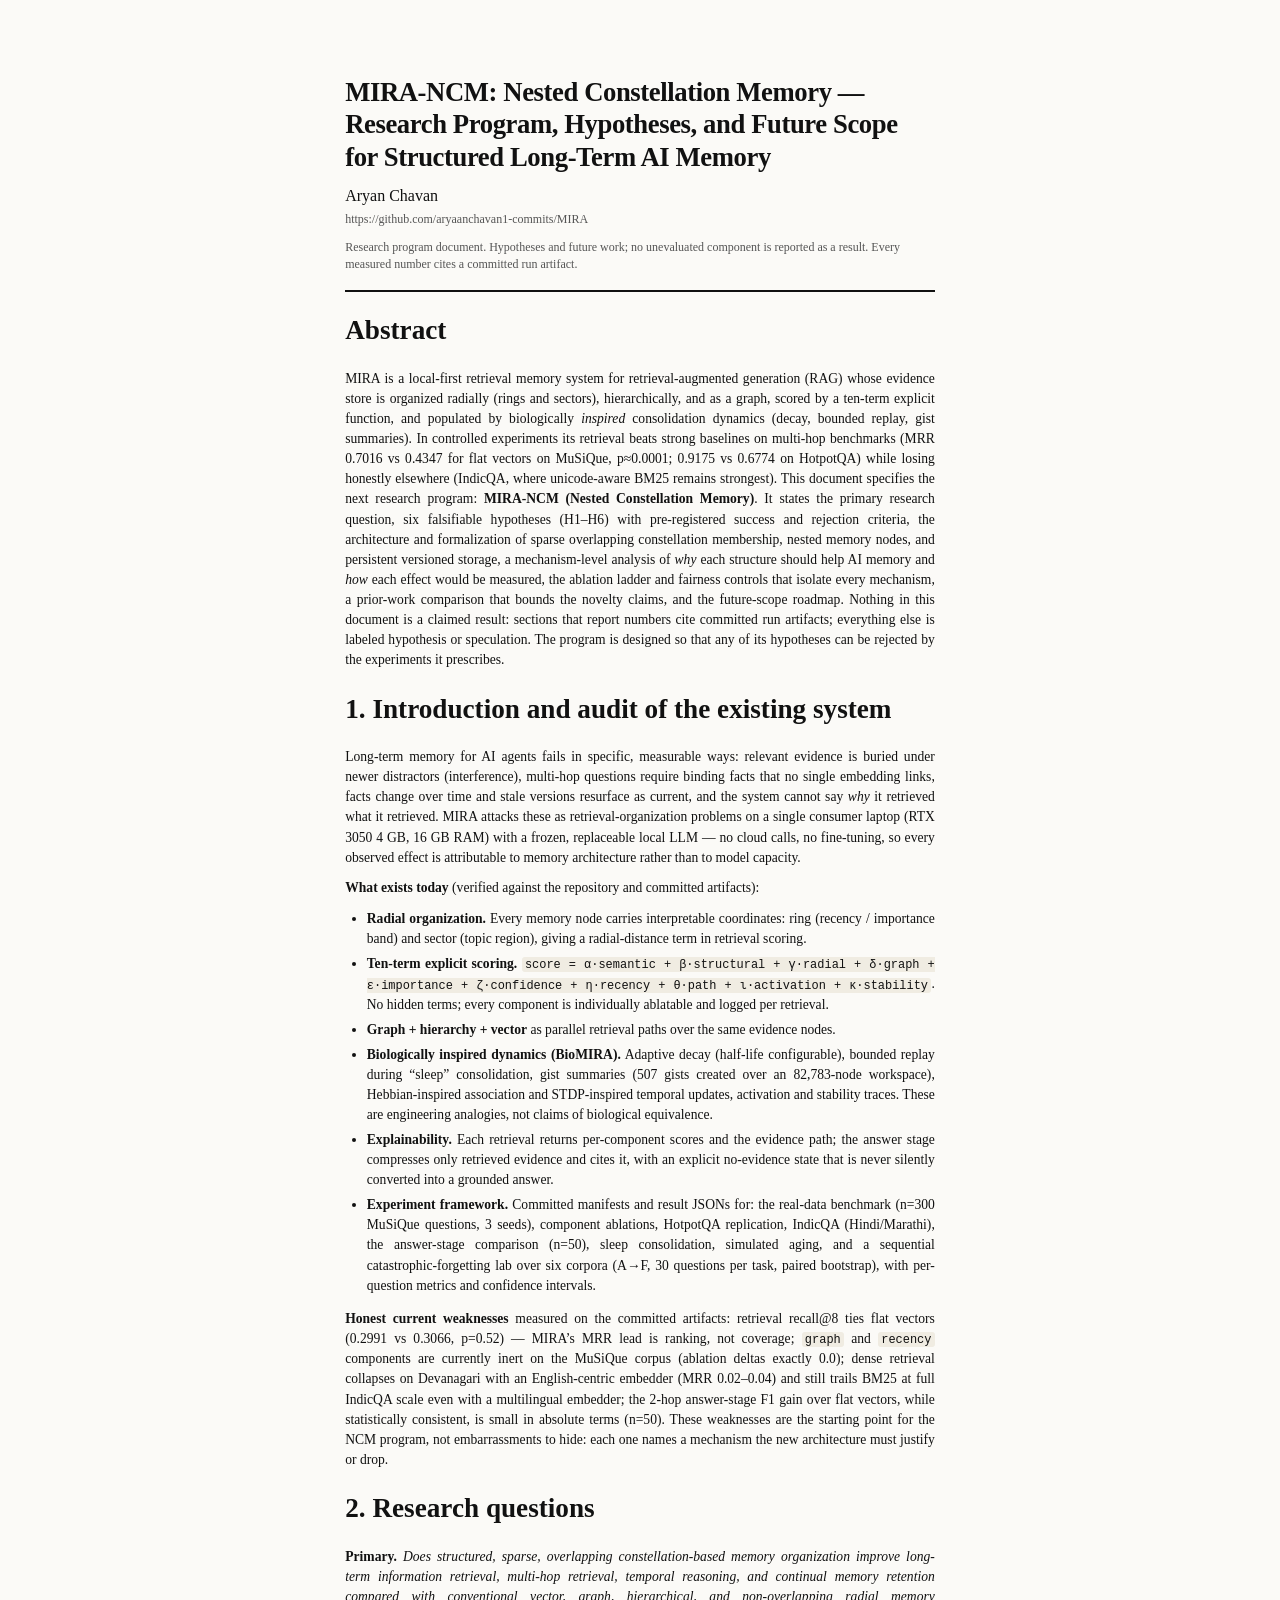
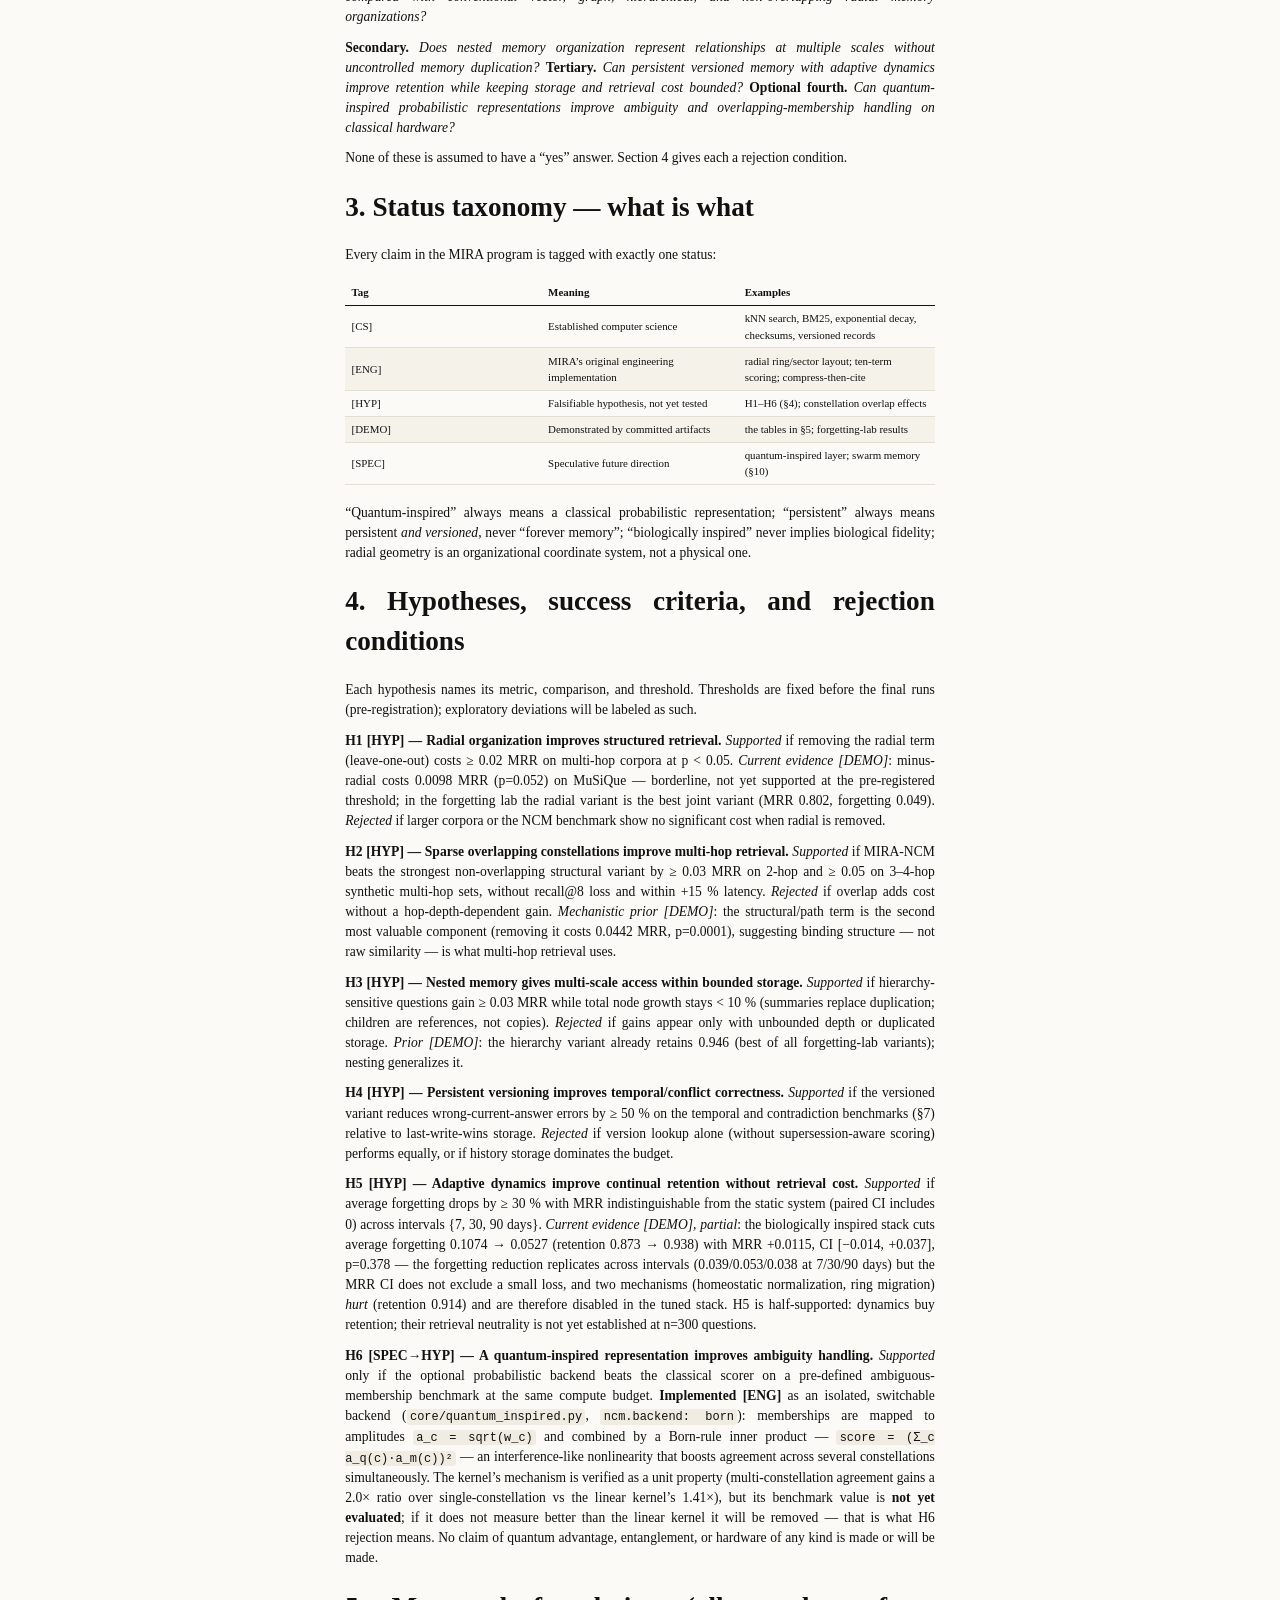
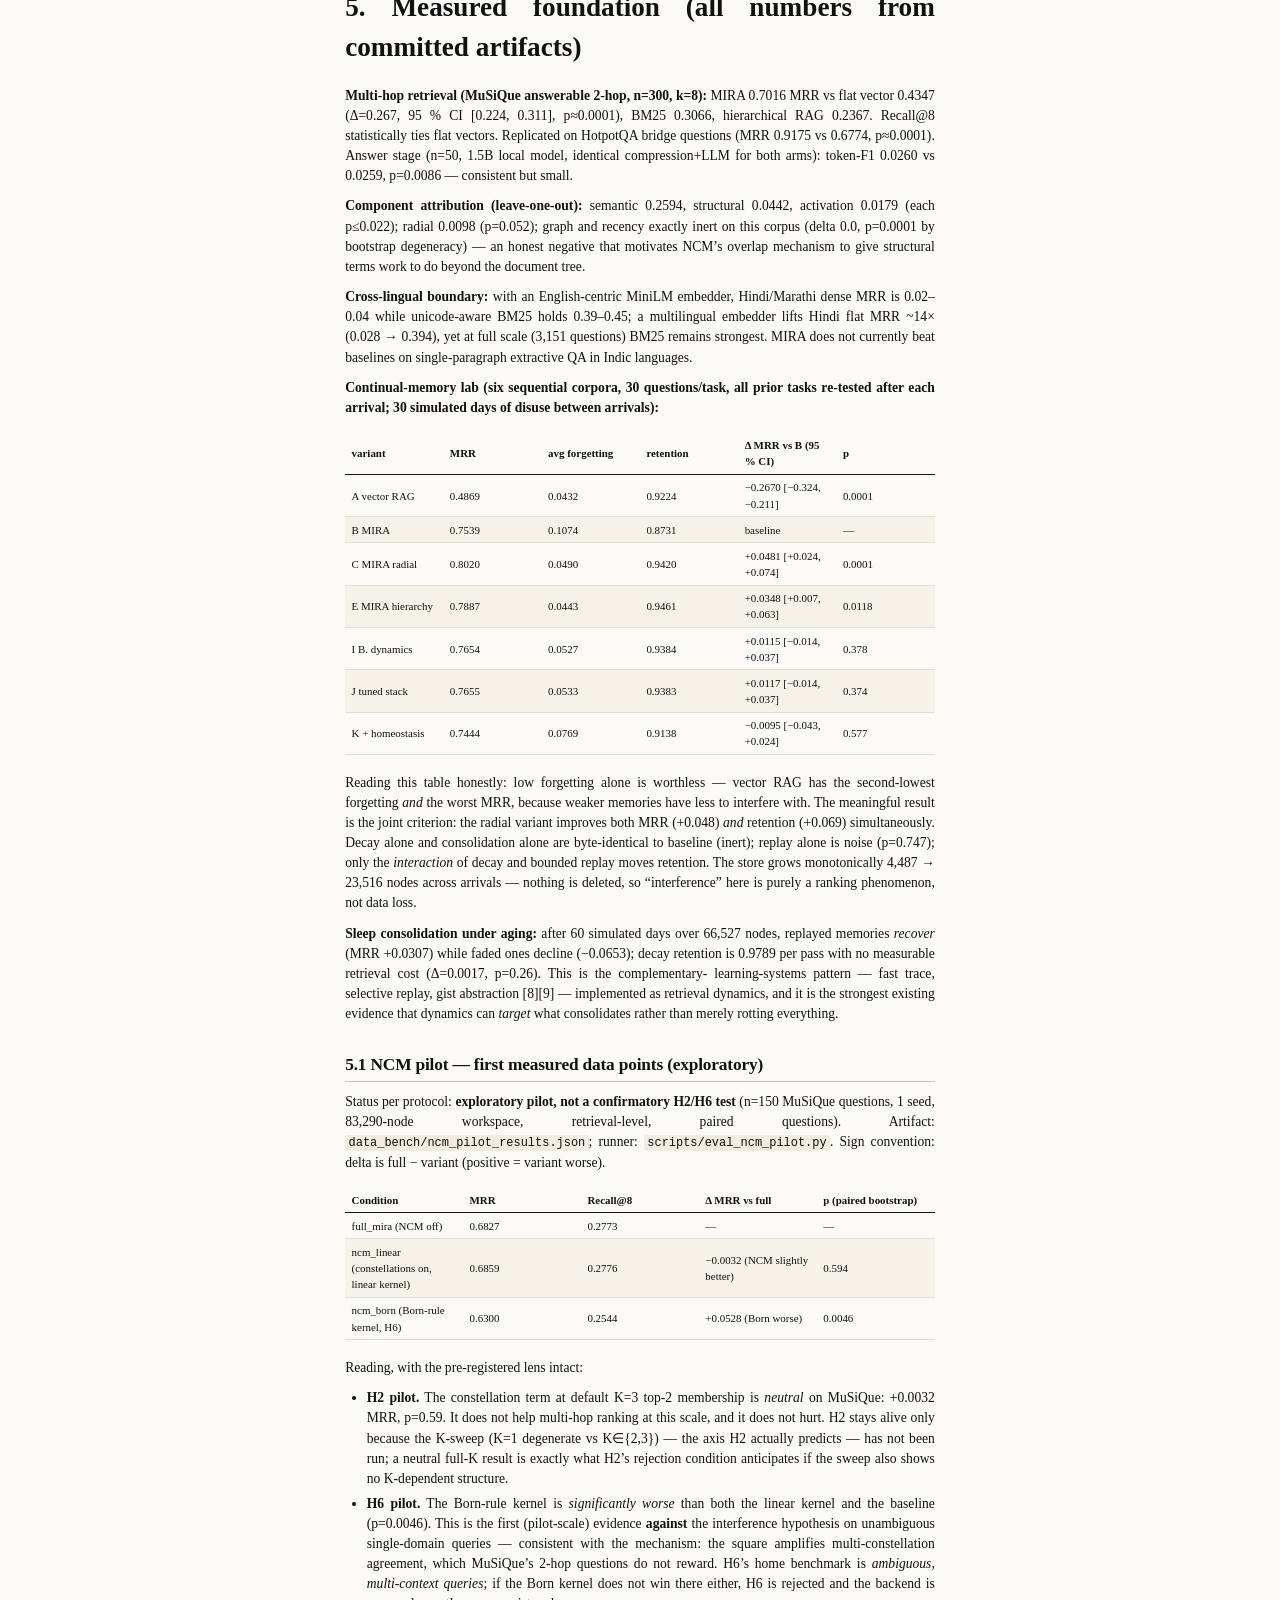
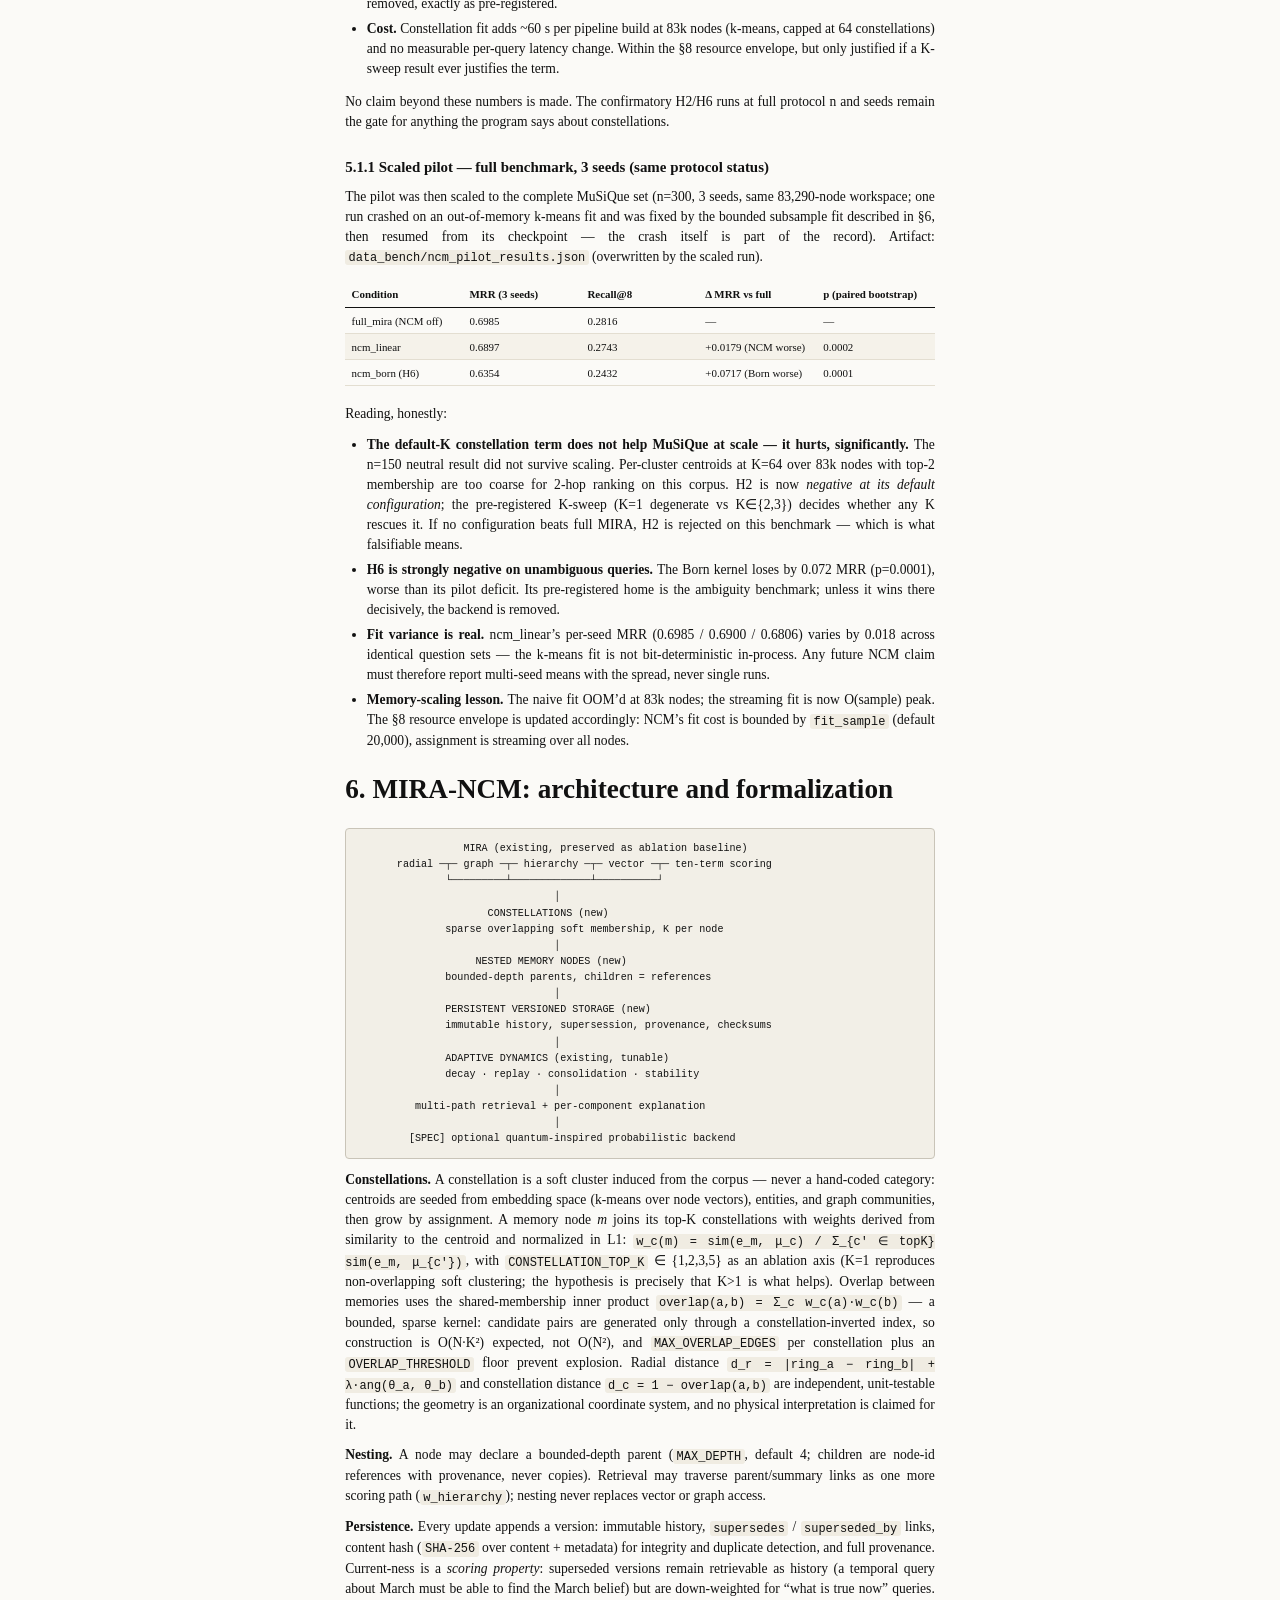
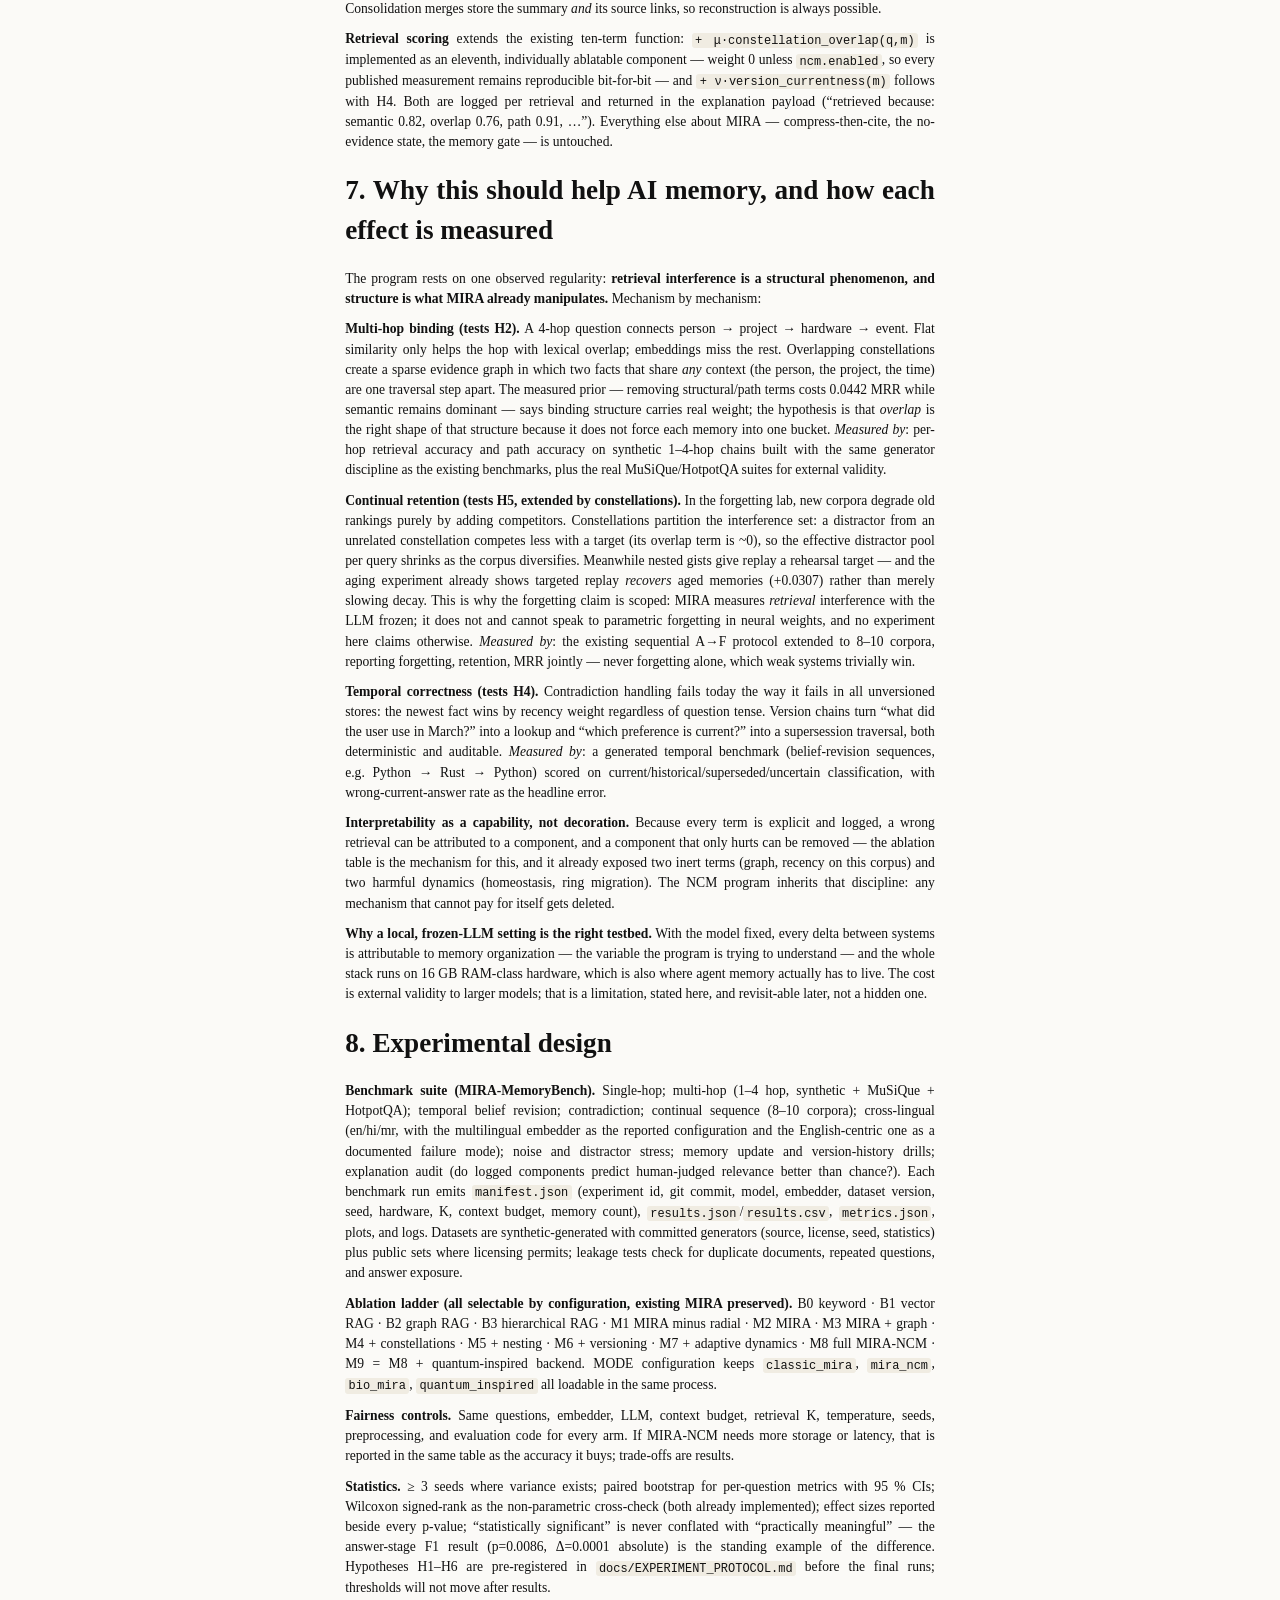
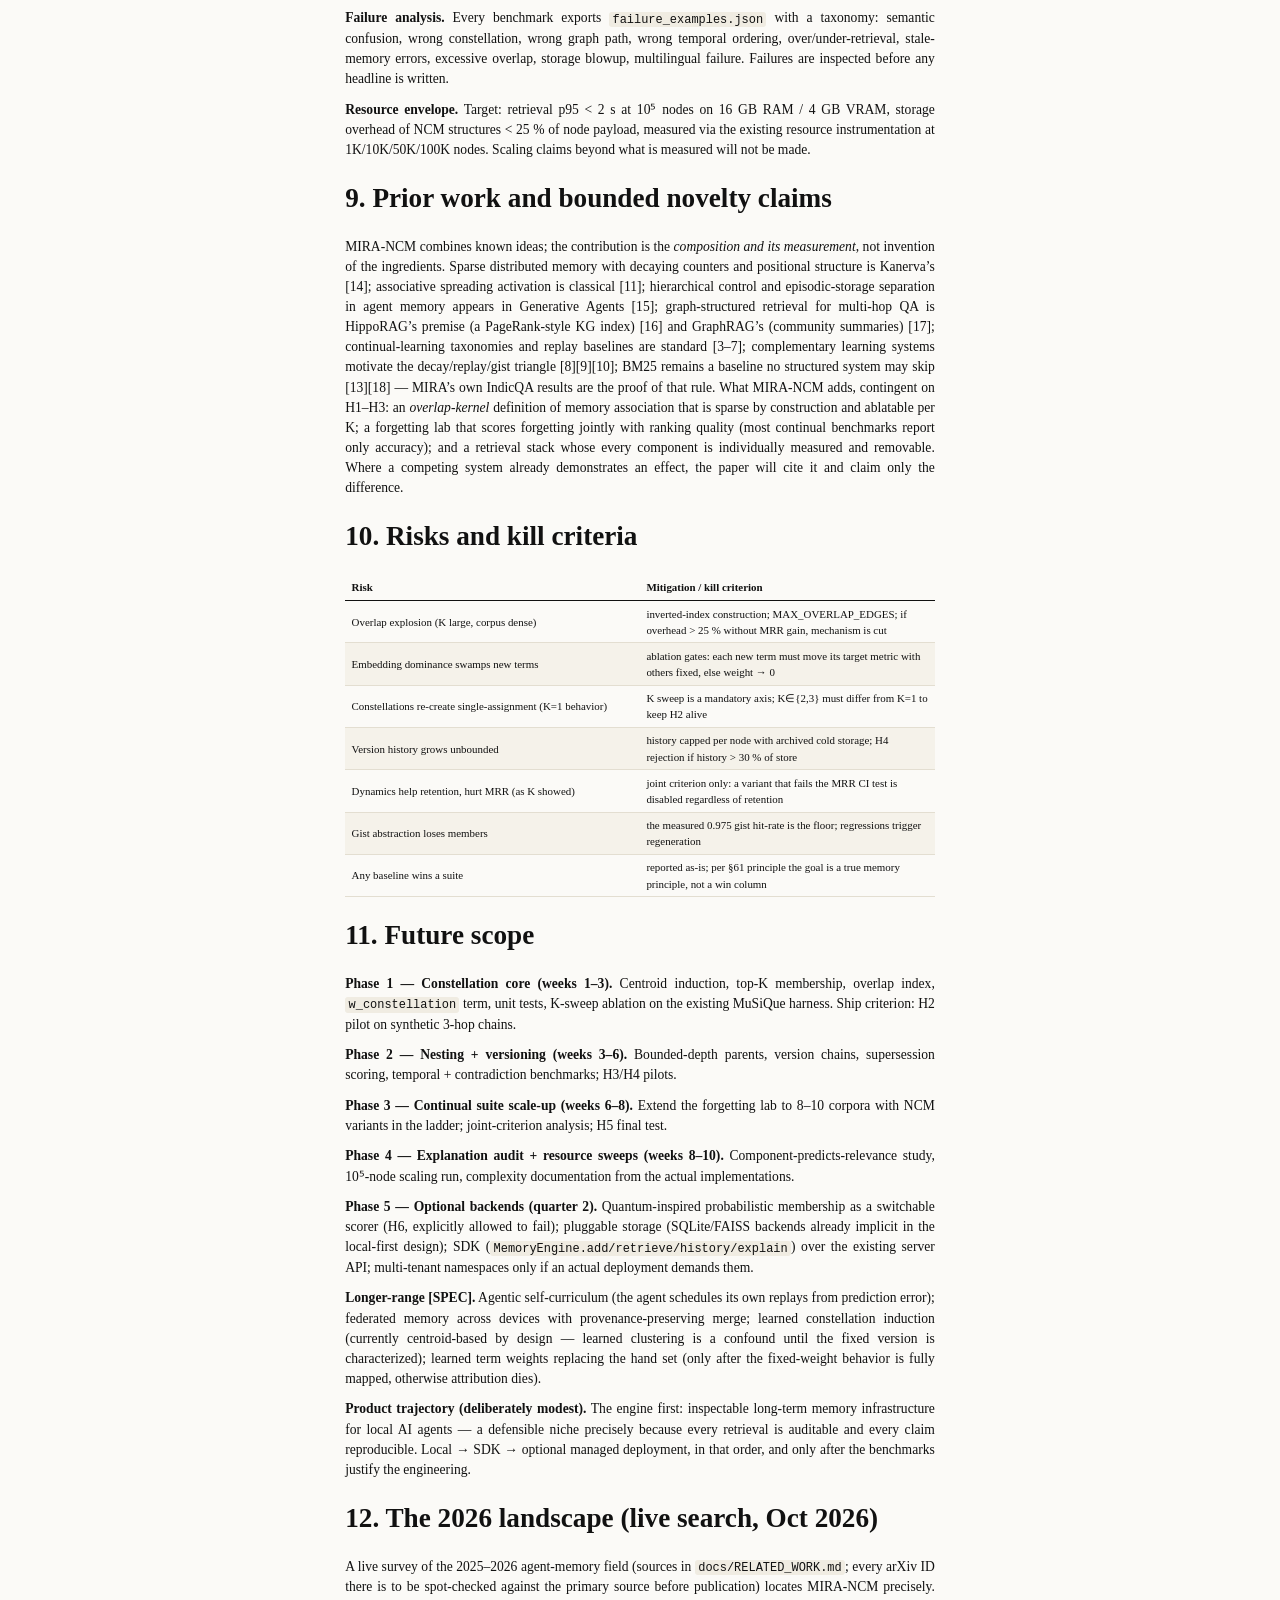
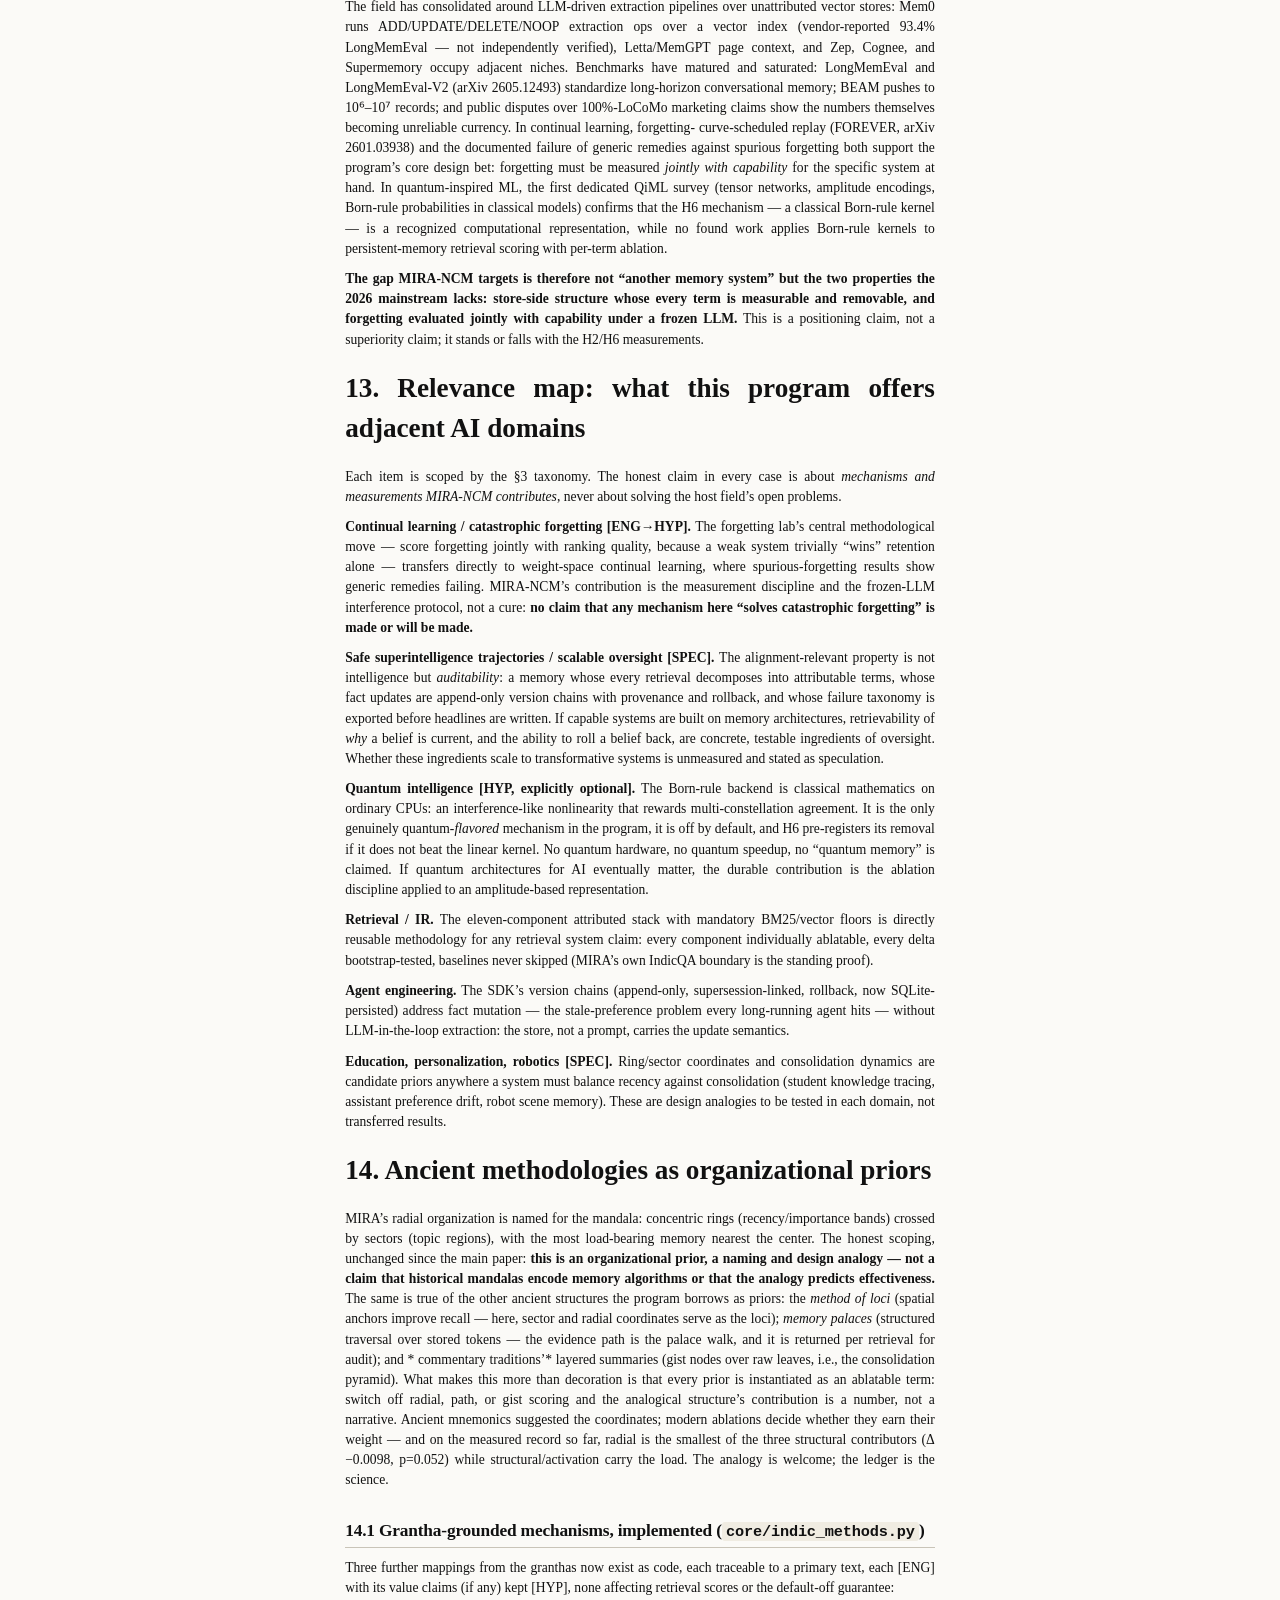
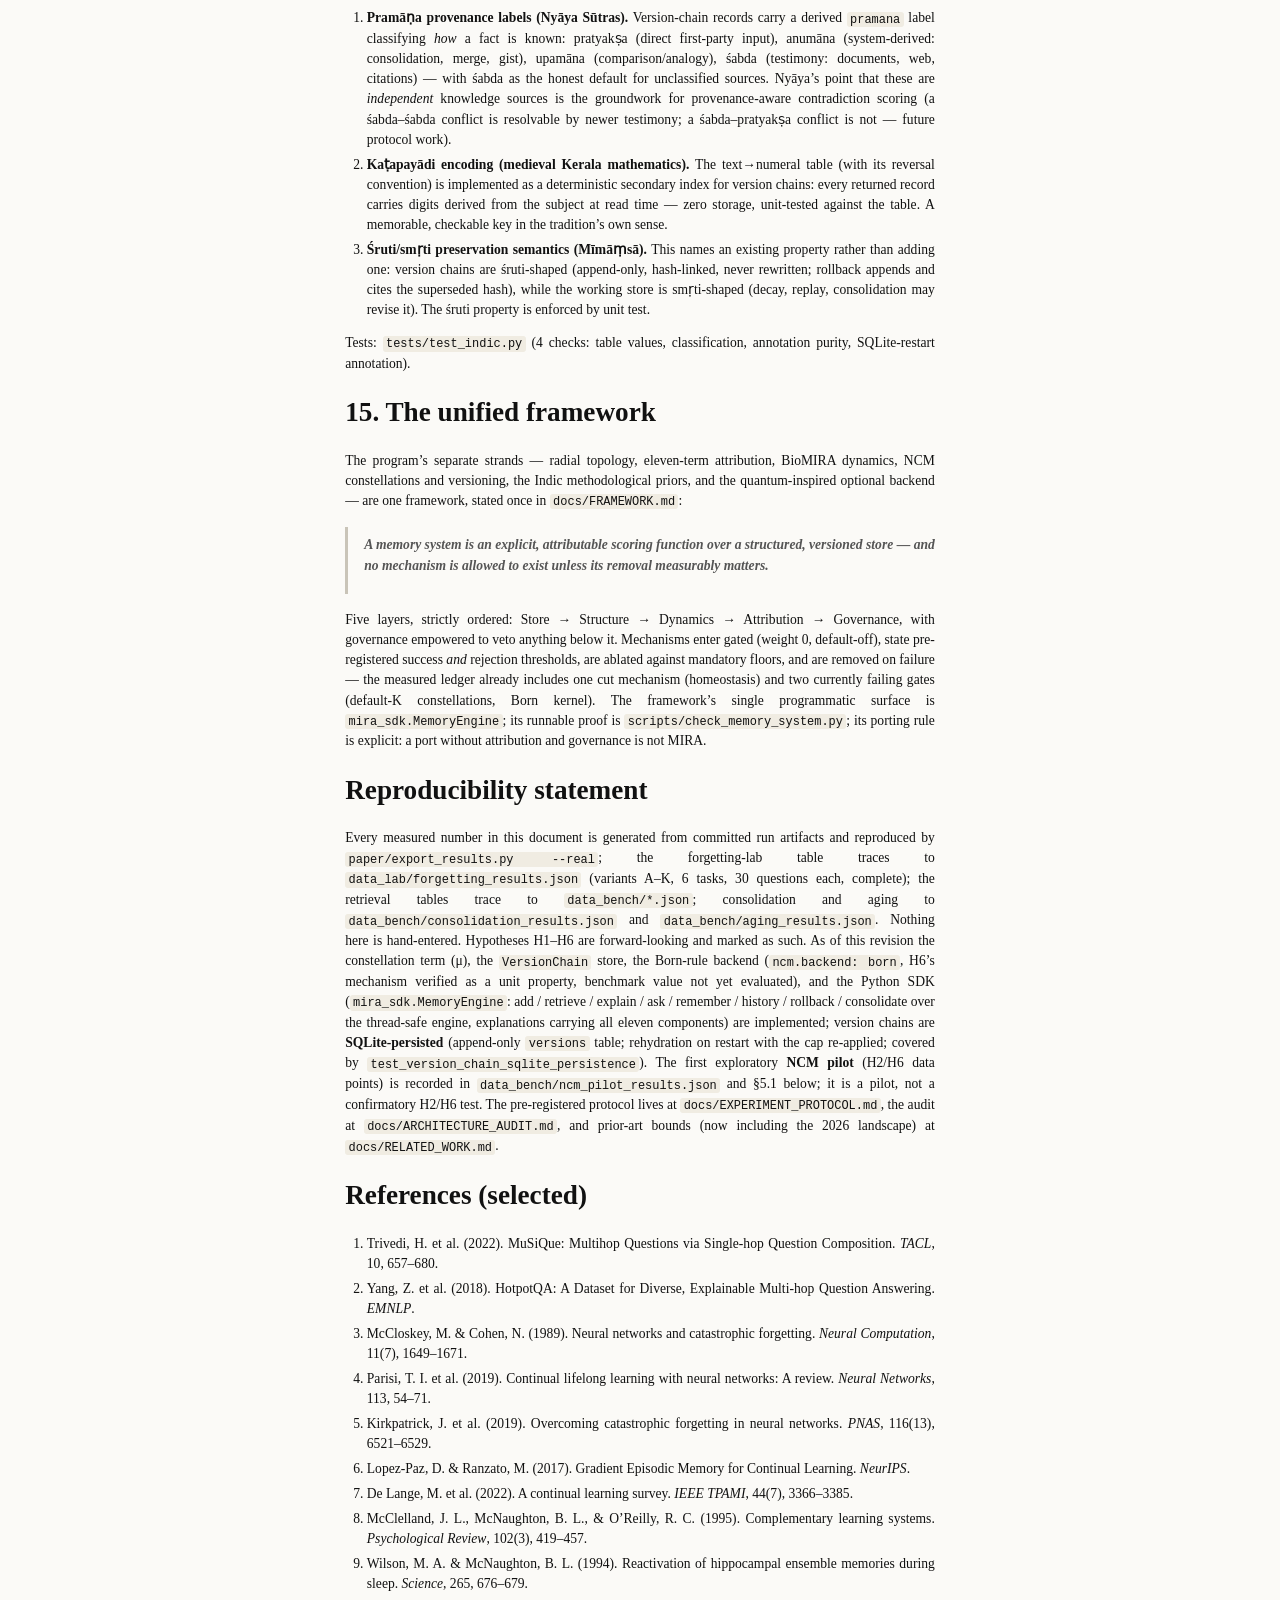
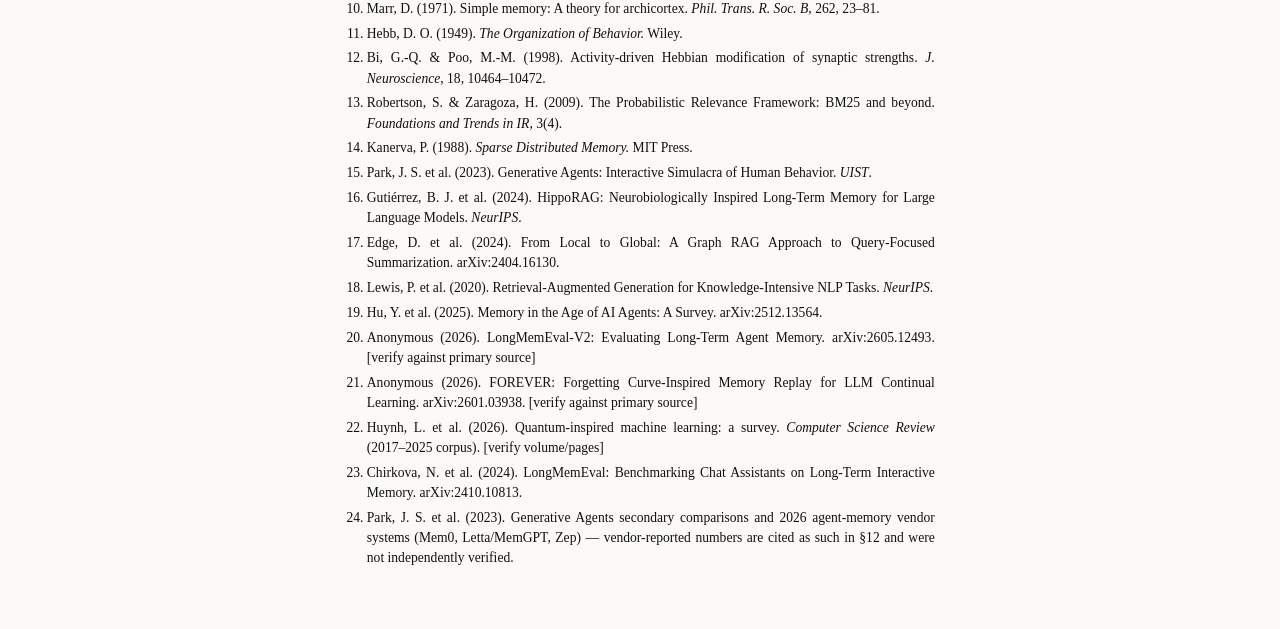
==== commit c6d0a584: "Unify the research into one framework: attributed, ablatable, versioned memory docs/FRAMEWORK.md sta" ====
--- a/paper/ncm_program.html
+++ b/paper/ncm_program.html
@@ -965,6 +965,27 @@
 </ol>
 <p>Tests: <code>tests/test_indic.py</code> (4 checks: table values,
 classification, annotation purity, SQLite-restart annotation).</p>
+<h1 id="the-unified-framework">15. The unified framework</h1>
+<p>The program’s separate strands — radial topology, eleven-term
+attribution, BioMIRA dynamics, NCM constellations and versioning, the
+Indic methodological priors, and the quantum-inspired optional backend —
+are one framework, stated once in <code>docs/FRAMEWORK.md</code>:</p>
+<blockquote>
+<p><strong>A memory system is an explicit, attributable scoring function
+over a structured, versioned store — and no mechanism is allowed to
+exist unless its removal measurably matters.</strong></p>
+</blockquote>
+<p>Five layers, strictly ordered: Store → Structure → Dynamics →
+Attribution → Governance, with governance empowered to veto anything
+below it. Mechanisms enter gated (weight 0, default-off), state
+pre-registered success <em>and</em> rejection thresholds, are ablated
+against mandatory floors, and are removed on failure — the measured
+ledger already includes one cut mechanism (homeostasis) and two
+currently failing gates (default-K constellations, Born kernel). The
+framework’s single programmatic surface is
+<code>mira_sdk.MemoryEngine</code>; its runnable proof is
+<code>scripts/check_memory_system.py</code>; its porting rule is
+explicit: a port without attribution and governance is not MIRA.</p>
 <h1 id="reproducibility-statement">Reproducibility statement</h1>
 <p>Every measured number in this document is generated from committed
 run artifacts and reproduced by
